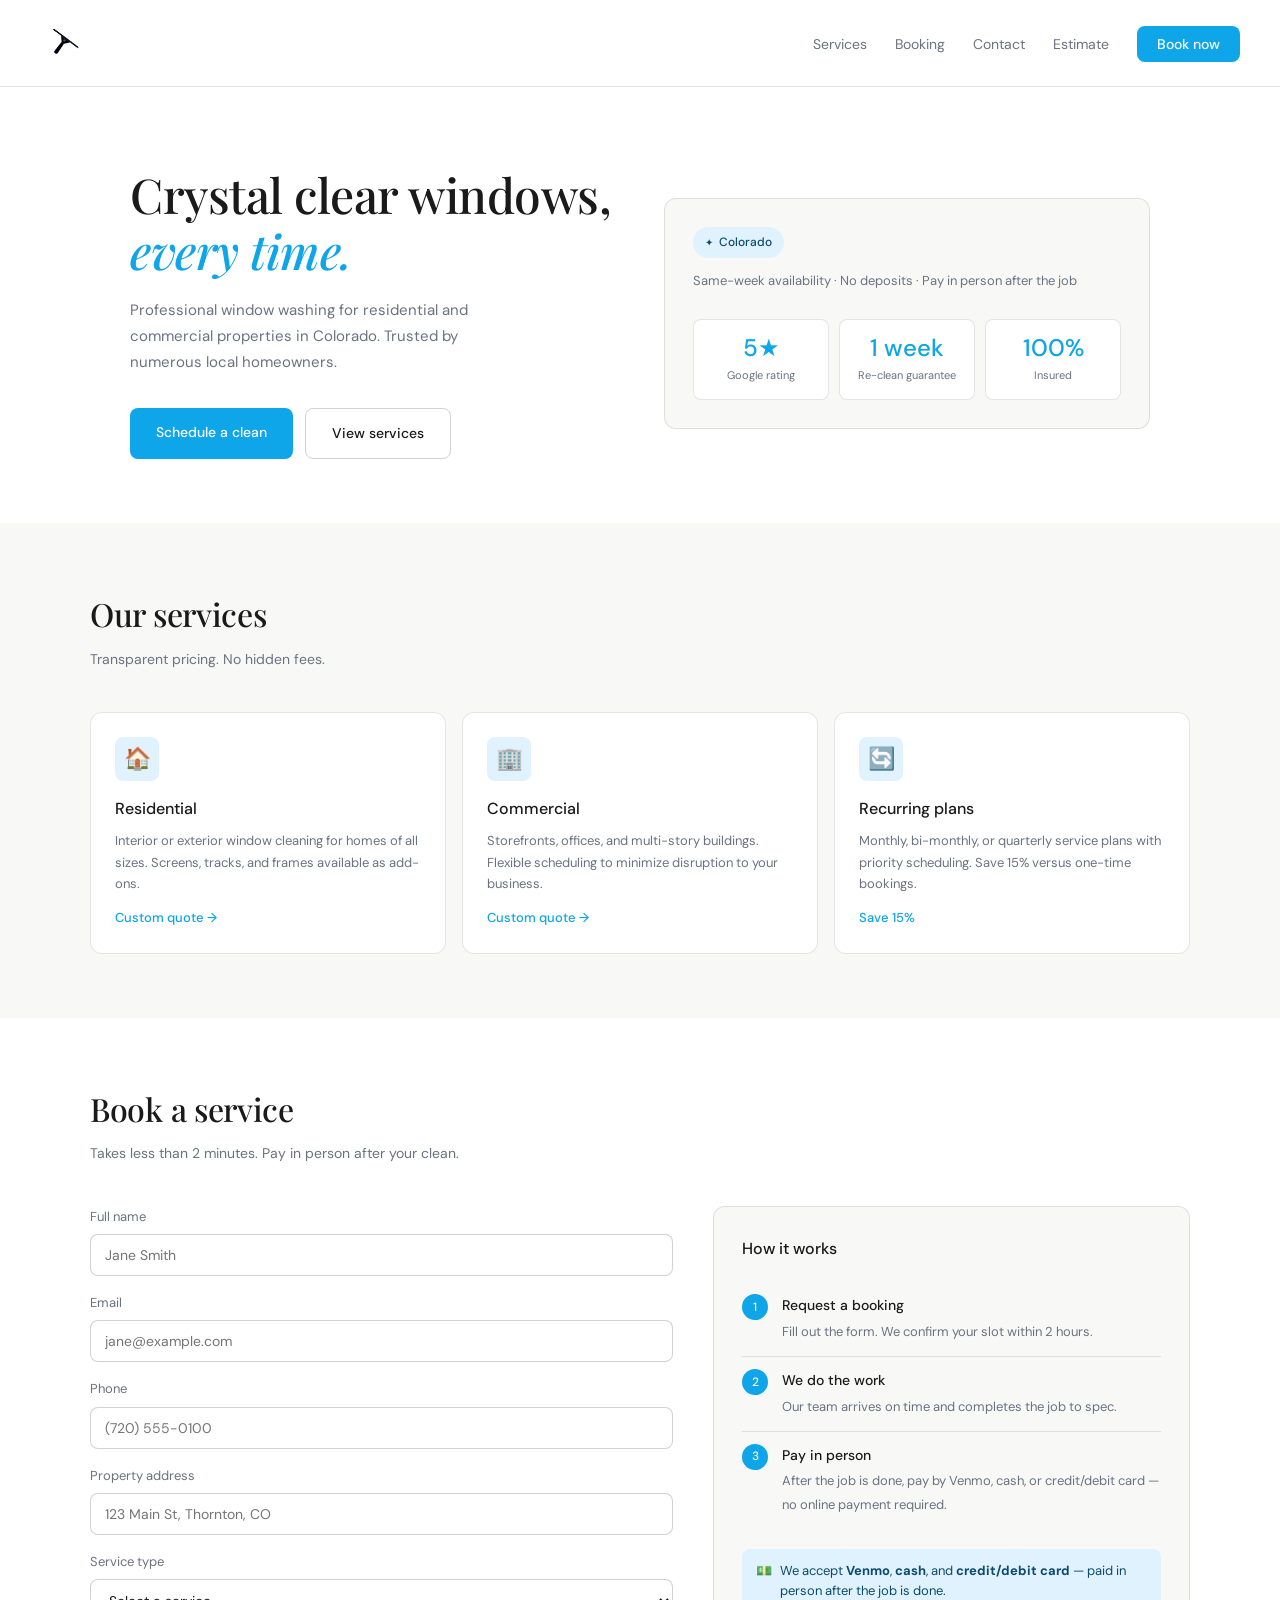
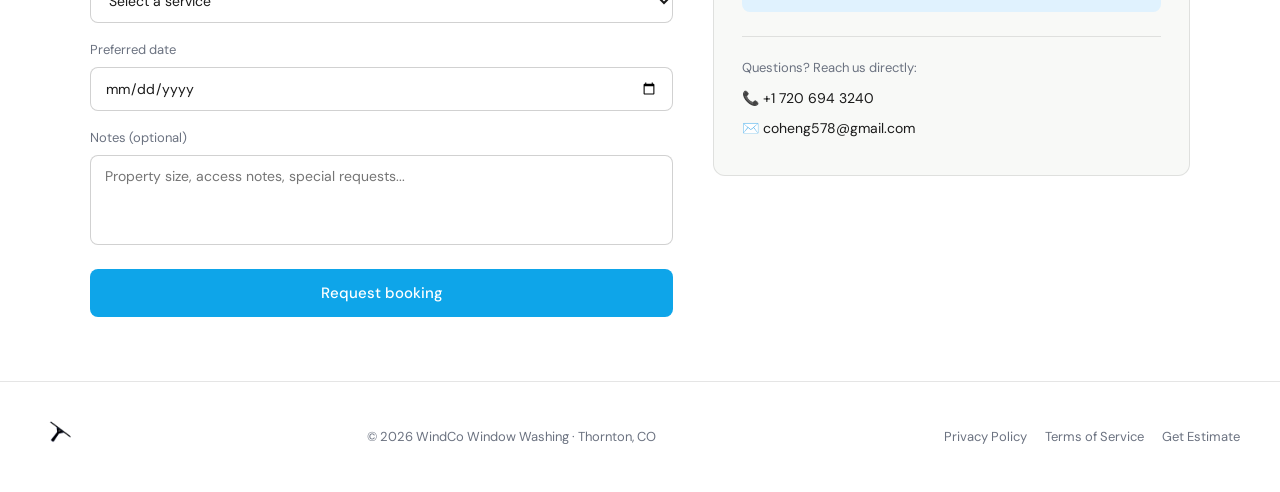
==== index.html @ 50a0df91 "Update index.html" ====
<!DOCTYPE html>
<html lang="en">
<head>
  <meta charset="UTF-8" />
  <meta name="viewport" content="width=device-width, initial-scale=1.0" />
  <title>WindCo — Window Washing</title>
  <meta name="description" content="Professional window washing for residential and commercial properties in Thornton, CO. Book online, pay securely." />
  <link rel="preconnect" href="https://fonts.googleapis.com" />
  <link rel="preconnect" href="https://fonts.gstatic.com" crossorigin />
  <link href="https://fonts.googleapis.com/css2?family=DM+Sans:wght@300;400;500&family=Playfair+Display:ital,wght@0,400;0,500;1,400&display=swap" rel="stylesheet" />
  <style>
    *, *::before, *::after { box-sizing: border-box; margin: 0; padding: 0; }

    :root {
      --green: #0EA5E9;
      --green-light: #E0F2FE;
      --green-mid: #0284C7;
      --green-dark: #0C4A6E;
      --text: #1a1a1a;
      --text-muted: #6b7280;
      --border: rgba(0,0,0,0.1);
      --border-mid: rgba(0,0,0,0.18);
      --bg: #ffffff;
      --bg-alt: #f8f9f7;
      --radius: 8px;
      --radius-lg: 12px;
    }

    html { scroll-behavior: smooth; }

    body {
      font-family: 'DM Sans', sans-serif;
      color: var(--text);
      background: var(--bg);
      font-size: 16px;
      line-height: 1.7;
      -webkit-font-smoothing: antialiased;
    }

    a { color: inherit; text-decoration: none; }

    nav {
      position: sticky;
      top: 0;
      z-index: 100;
      display: flex;
      justify-content: space-between;
      align-items: center;
      padding: 1.2rem 2.5rem;
      border-bottom: 0.5px solid var(--border);
      background: rgba(255,255,255,0.95);
      backdrop-filter: blur(8px);
    }

    .logo {
      display: flex;
      align-items: center;
      font-family: 'Playfair Display', serif;
      font-size: 22px;
      font-weight: 500;
      letter-spacing: -0.5px;
    }

    .logo span { color: var(--green); }

    nav ul {
      display: flex;
      gap: 28px;
      list-style: none;
      align-items: center;
    }

    nav ul li a {
      font-size: 14px;
      color: var(--text-muted);
      transition: color 0.2s;
    }

    nav ul li a:hover { color: var(--text); }

    .nav-cta {
      background: var(--green) !important;
      color: #fff !important;
      padding: 9px 20px;
      border-radius: var(--radius);
      font-size: 14px;
      font-weight: 500;
      transition: opacity 0.2s !important;
    }

    .nav-cta:hover { opacity: 0.88; }

    .hero {
      padding: 5rem 2.5rem 4rem;
      display: grid;
      grid-template-columns: 1fr 1fr;
      gap: 3rem;
      align-items: center;
      max-width: 1100px;
      margin: 0 auto;
    }

    .hero-text h1 {
      font-family: 'Playfair Display', serif;
      font-size: 48px;
      font-weight: 500;
      line-height: 1.15;
      margin-bottom: 1.2rem;
      letter-spacing: -0.5px;
    }

    .hero-text h1 em {
      font-style: italic;
      color: var(--green);
    }

    .hero-text p {
      font-size: 15px;
      color: var(--text-muted);
      line-height: 1.75;
      margin-bottom: 2rem;
      max-width: 400px;
    }

    .hero-btns { display: flex; gap: 12px; flex-wrap: wrap; }

    .btn-primary {
      background: var(--green);
      color: #fff;
      padding: 13px 26px;
      border-radius: var(--radius);
      font-size: 14px;
      font-weight: 500;
      border: none;
      cursor: pointer;
      font-family: 'DM Sans', sans-serif;
      transition: opacity 0.2s, transform 0.1s;
      display: inline-block;
    }

    .btn-primary:hover { opacity: 0.88; }
    .btn-primary:active { transform: scale(0.98); }

    .btn-outline {
      background: transparent;
      color: var(--text);
      padding: 13px 26px;
      border-radius: var(--radius);
      font-size: 14px;
      font-weight: 500;
      border: 0.5px solid var(--border-mid);
      cursor: pointer;
      font-family: 'DM Sans', sans-serif;
      transition: background 0.2s;
    }

    .btn-outline:hover { background: var(--bg-alt); }

    .hero-card {
      background: var(--bg-alt);
      border: 0.5px solid var(--border);
      border-radius: var(--radius-lg);
      padding: 1.75rem;
    }

    .badge {
      display: inline-flex;
      align-items: center;
      gap: 6px;
      font-size: 12px;
      font-weight: 500;
      padding: 5px 12px;
      border-radius: 999px;
      background: var(--green-light);
      color: var(--green-dark);
      margin-bottom: 0.8rem;
    }

    .badge::before { content: "✦"; font-size: 10px; }

    .hero-card .tagline {
      font-size: 13px;
      color: var(--text-muted);
      line-height: 1.6;
      margin-bottom: 1.75rem;
    }

    .stat-row {
      display: grid;
      grid-template-columns: repeat(3, 1fr);
      gap: 10px;
    }

    .stat-card {
      background: var(--bg);
      border: 0.5px solid var(--border);
      border-radius: var(--radius);
      padding: 14px 10px;
      text-align: center;
    }

    .stat-card .num {
      font-size: 24px;
      font-weight: 500;
      color: var(--green);
      line-height: 1.2;
    }

    .stat-card .lbl {
      font-size: 11px;
      color: var(--text-muted);
      margin-top: 3px;
    }

    section { padding: 4rem 2.5rem; }

    .section-inner {
      max-width: 1100px;
      margin: 0 auto;
    }

    .section-alt { background: var(--bg-alt); }

    .section-title {
      font-family: 'Playfair Display', serif;
      font-size: 32px;
      font-weight: 500;
      margin-bottom: 0.4rem;
      letter-spacing: -0.3px;
    }

    .section-sub {
      font-size: 14px;
      color: var(--text-muted);
      margin-bottom: 2.5rem;
    }

    .services-grid {
      display: grid;
      grid-template-columns: repeat(3, 1fr);
      gap: 16px;
    }

    .service-card {
      background: var(--bg);
      border: 0.5px solid var(--border);
      border-radius: var(--radius-lg);
      padding: 1.5rem;
      transition: border-color 0.2s;
    }

    .service-card:hover { border-color: var(--green); }

    .service-card-link {
      display: block;
      text-decoration: none;
      color: inherit;
      cursor: pointer;
      transition: border-color 0.2s, transform 0.2s, box-shadow 0.2s;
    }

    .service-card-link:hover {
      transform: translateY(-3px);
      box-shadow: 0 8px 24px rgba(14,165,233,0.12);
      border-color: var(--green);
    }

    .service-icon {
      width: 44px;
      height: 44px;
      background: var(--green-light);
      border-radius: var(--radius);
      display: flex;
      align-items: center;
      justify-content: center;
      margin-bottom: 14px;
      font-size: 22px;
    }

    .service-card h3 {
      font-size: 16px;
      font-weight: 500;
      margin-bottom: 8px;
    }

    .service-card p {
      font-size: 13px;
      color: var(--text-muted);
      line-height: 1.65;
      margin-bottom: 12px;
    }

    .price-tag {
      font-size: 13px;
      font-weight: 500;
      color: var(--green);
    }

    .booking-grid {
      display: grid;
      grid-template-columns: 1.1fr 0.9fr;
      gap: 2.5rem;
      align-items: start;
    }

    .form-group { margin-bottom: 16px; }

    .form-group label {
      display: block;
      font-size: 13px;
      color: var(--text-muted);
      margin-bottom: 6px;
    }

    .form-group input,
    .form-group select,
    .form-group textarea {
      width: 100%;
      padding: 11px 14px;
      font-size: 14px;
      border: 0.5px solid var(--border-mid);
      border-radius: var(--radius);
      background: var(--bg);
      color: var(--text);
      font-family: 'DM Sans', sans-serif;
      transition: border-color 0.2s, box-shadow 0.2s;
      outline: none;
    }

    .form-group input:focus,
    .form-group select:focus,
    .form-group textarea:focus {
      border-color: var(--green);
      box-shadow: 0 0 0 3px rgba(14,165,233,0.12);
    }

    .form-group textarea { height: 90px; resize: none; }

    .booking-info {
      background: var(--bg-alt);
      border: 0.5px solid var(--border);
      border-radius: var(--radius-lg);
      padding: 1.75rem;
    }

    .booking-info h3 {
      font-size: 16px;
      font-weight: 500;
      margin-bottom: 1.25rem;
    }

    .step-list { list-style: none; }

    .step-list li {
      display: flex;
      gap: 14px;
      align-items: flex-start;
      padding: 12px 0;
      border-bottom: 0.5px solid var(--border);
      font-size: 14px;
    }

    .step-list li:last-child { border-bottom: none; }

    .step-num {
      width: 26px;
      height: 26px;
      min-width: 26px;
      border-radius: 50%;
      background: var(--green);
      color: #fff;
      font-size: 12px;
      font-weight: 500;
      display: flex;
      align-items: center;
      justify-content: center;
    }

    .step-text strong { display: block; font-weight: 500; margin-bottom: 2px; }
    .step-text span { font-size: 13px; color: var(--text-muted); line-height: 1.5; }

    .payment-note {
      margin-top: 1.25rem;
      padding: 12px 14px;
      background: var(--green-light);
      border-radius: var(--radius);
      font-size: 13px;
      color: var(--green-dark);
      display: flex;
      gap: 8px;
      align-items: flex-start;
      line-height: 1.5;
    }

    .contact-row {
      margin-top: 1.5rem;
      padding-top: 1.25rem;
      border-top: 0.5px solid var(--border);
    }

    .contact-row p {
      font-size: 13px;
      color: var(--text-muted);
      margin-bottom: 8px;
    }

    .contact-row a {
      display: flex;
      align-items: center;
      gap: 8px;
      font-size: 14px;
      color: var(--text);
      margin-bottom: 6px;
    }

    .contact-row a:hover { color: var(--green); }

    .confirm-msg {
      display: none;
      background: var(--green-light);
      color: var(--green-dark);
      border-radius: var(--radius);
      padding: 14px 16px;
      font-size: 14px;
      margin-top: 14px;
      align-items: center;
      gap: 8px;
      line-height: 1.5;
    }

    footer {
      padding: 2rem 2.5rem;
      border-top: 0.5px solid var(--border);
      display: flex;
      justify-content: space-between;
      align-items: center;
      font-size: 13px;
      color: var(--text-muted);
      flex-wrap: wrap;
      gap: 1rem;
    }

    .footer-logo {
      font-family: 'Playfair Display', serif;
      font-size: 17px;
      font-weight: 500;
      color: var(--text);
    }

    .footer-logo span { color: var(--green); }

    .footer-links { display: flex; gap: 18px; }
    .footer-links a { color: var(--text-muted); }
    .footer-links a:hover { color: var(--text); }

    @media (max-width: 768px) {
      nav { padding: 1rem 1.25rem; }
      nav ul { gap: 14px; }
      nav ul li:not(:last-child) { display: none; }

      .hero {
        grid-template-columns: 1fr;
        padding: 3rem 1.25rem 2.5rem;
        gap: 2rem;
      }

      .hero-text h1 { font-size: 36px; }

      section { padding: 3rem 1.25rem; }

      .services-grid { grid-template-columns: 1fr; }

      .booking-grid { grid-template-columns: 1fr; }

      footer {
        flex-direction: column;
        align-items: flex-start;
        padding: 1.5rem 1.25rem;
      }
    }

    @keyframes fadeUp {
      from { opacity: 0; transform: translateY(16px); }
      to   { opacity: 1; transform: translateY(0); }
    }

    .hero-text { animation: fadeUp 0.55s ease both; }
    .hero-card  { animation: fadeUp 0.55s ease 0.12s both; }
  </style>
</head>
<body>

  <nav>
    <a href="index.html" class="logo">
      <img src="logo1.png" alt="Company Logo" class="logo-img" style="height:48px;width:auto;display:inline-block;vertical-align:middle;" onerror="this.style.display='none';document.querySelector('.logo-text').style.display='inline';" />
      <span class="logo-text" style="display:none;">Wind<span>Co</span></span>
    </a>
    <ul>
      <li><a href="#services">Services</a></li>
      <li><a href="#booking">Booking</a></li>
      <li><a href="#contact">Contact</a></li>
      <li><a href="estimate.html">Estimate</a></li>
      <li><a class="nav-cta" href="#booking">Book now</a></li>
    </ul>
  </nav>

  <div class="hero">
    <div class="hero-text">
      <h1>Crystal clear windows,<br><em>every time.</em></h1>
      <p>Professional window washing for residential and commercial properties in Colorado. Trusted by numerous local homeowners.</p>
      <div class="hero-btns">
        <a class="btn-primary" href="#booking">Schedule a clean</a>
        <a class="btn-outline" href="#services">View services</a>
      </div>
    </div>

    <div class="hero-card">
      <div class="badge">Colorado</div>
      <p class="tagline">Same-week availability · No deposits · Pay in person after the job</p>
      <div class="stat-row">
        <div class="stat-card">
          <div class="num">5★</div>
          <div class="lbl">Google rating</div>
        </div>
        <div class="stat-card">
          <div class="num">1 week</div>
          <div class="lbl">Re-clean guarantee</div>
        </div>
        <div class="stat-card">
          <div class="num">100%</div>
          <div class="lbl">Insured</div>
        </div>
      </div>
    </div>

  </div>

  <section class="section-alt" id="services">
    <div class="section-inner">
      <p class="section-title">Our services</p>
      <p class="section-sub">Transparent pricing. No hidden fees.</p>
      <div class="services-grid">
        <a href="residential.html" class="service-card service-card-link">
          <div class="service-icon">🏠</div>
          <h3>Residential</h3>
          <p>Interior or exterior window cleaning for homes of all sizes. Screens, tracks, and frames available as add-ons.</p>
          <div class="price-tag">Custom quote →</div>
        </a>
        <a href="commercial.html" class="service-card service-card-link">
          <div class="service-icon">🏢</div>
          <h3>Commercial</h3>
          <p>Storefronts, offices, and multi-story buildings. Flexible scheduling to minimize disruption to your business.</p>
          <div class="price-tag">Custom quote &rarr;</div>
        </a>
        <div class="service-card">
          <div class="service-icon">🔄</div>
          <h3>Recurring plans</h3>
          <p>Monthly, bi-monthly, or quarterly service plans with priority scheduling. Save 15% versus one-time bookings.</p>
          <div class="price-tag">Save 15%</div>
        </div>
      </div>
    </div>
  </section>

  <section id="booking">
    <div class="section-inner">
      <p class="section-title">Book a service</p>
      <p class="section-sub">Takes less than 2 minutes. Pay in person after your clean.</p>
      <div class="booking-grid">

        <div>
          <form name="booking" method="POST" action="https://formspree.io/f/xzepqkov" id="booking-form">

            <div class="form-group">
              <label for="f-name">Full name</label>
              <input type="text" id="f-name" name="name" placeholder="Jane Smith" autocomplete="name" required />
            </div>
            <div class="form-group">
              <label for="f-email">Email</label>
              <input type="email" id="f-email" name="email" placeholder="jane@example.com" autocomplete="email" required />
            </div>
            <div class="form-group">
              <label for="f-phone">Phone</label>
              <input type="tel" id="f-phone" name="phone" placeholder="(720) 555-0100" autocomplete="tel" />
            </div>
            <div class="form-group">
              <label for="f-address">Property address</label>
              <input type="text" id="f-address" name="address" placeholder="123 Main St, Thornton, CO" autocomplete="street-address" />
            </div>
            <div class="form-group">
              <label for="f-service">Service type</label>
              <select id="f-service" name="service" required>
                <option value="">Select a service</option>
                <option>Residential — exterior only</option>
                <option>Residential — interior + exterior</option>
                <option>Commercial — storefront</option>
                <option>Commercial — multi-story</option>
                <option>Recurring plan — monthly</option>
                <option>Recurring plan — bi-monthly</option>
                <option>Recurring plan — quarterly</option>
              </select>
            </div>
            <div class="form-group">
              <label for="f-date">Preferred date</label>
              <input type="date" id="f-date" name="date" />
            </div>
            <div class="form-group">
              <label for="f-notes">Notes (optional)</label>
              <textarea id="f-notes" name="notes" placeholder="Property size, access notes, special requests..."></textarea>
            </div>
            <button type="submit" class="btn-primary" style="width:100%;font-size:15px;padding:14px;" id="submit-btn">
              Request booking
            </button>
            <div class="confirm-msg" id="confirm-msg">
              ✅ <span>Booking request sent! We'll confirm your appointment within 2 hours.</span>
            </div>
          </form>
        </div>

        <div class="booking-info" id="contact">
          <h3>How it works</h3>
          <ul class="step-list">
            <li>
              <div class="step-num">1</div>
              <div class="step-text"><strong>Request a booking</strong><span>Fill out the form. We confirm your slot within 2 hours.</span></div>
            </li>
            <li>
              <div class="step-num">2</div>
              <div class="step-text"><strong>We do the work</strong><span>Our team arrives on time and completes the job to spec.</span></div>
            </li>
            <li>
              <div class="step-num">3</div>
              <div class="step-text"><strong>Pay in person</strong><span>After the job is done, pay by Venmo, cash, or credit/debit card — no online payment required.</span></div>
            </li>
          </ul>
          <div class="payment-note">
            💵 <span>We accept <strong>Venmo</strong>, <strong>cash</strong>, and <strong>credit/debit card</strong> — paid in person after the job is done.</span>
          </div>
          <div class="contact-row">
            <p>Questions? Reach us directly:</p>
            <a href="tel:+17206943240">📞 +1 720 694 3240</a>
            <a href="mailto:coheng578@gmail.com">✉️ coheng578@gmail.com</a>
          </div>
        </div>

      </div>
    </div>
  </section>

  <footer>
    <div class="footer-logo">
      <img src="logo1.png" alt="Company Logo" style="height:38px;width:auto;" onerror="this.outerHTML='Wind<span style=\'color:var(--green)\'>Co</span>';" />
    </div>
    <div>© 2026 WindCo Window Washing · Thornton, CO</div>
    <div class="footer-links">
      <a href="privacy.html">Privacy Policy</a>
      <a href="terms.html">Terms of Service</a>
      <a href="estimate.html">Get Estimate</a>
    </div>
  </footer>

  <script>
    const form = document.getElementById('booking-form');
    form.addEventListener('submit', function(e) {
      const btn = document.getElementById('submit-btn');
      btn.disabled = true;
      btn.textContent = 'Sending...';
    });

    const dateInput = document.getElementById('f-date');
    if (dateInput) {
      const today = new Date().toISOString().split('T')[0];
      dateInput.setAttribute('min', today);
    }
  </script>



</body>
</html>
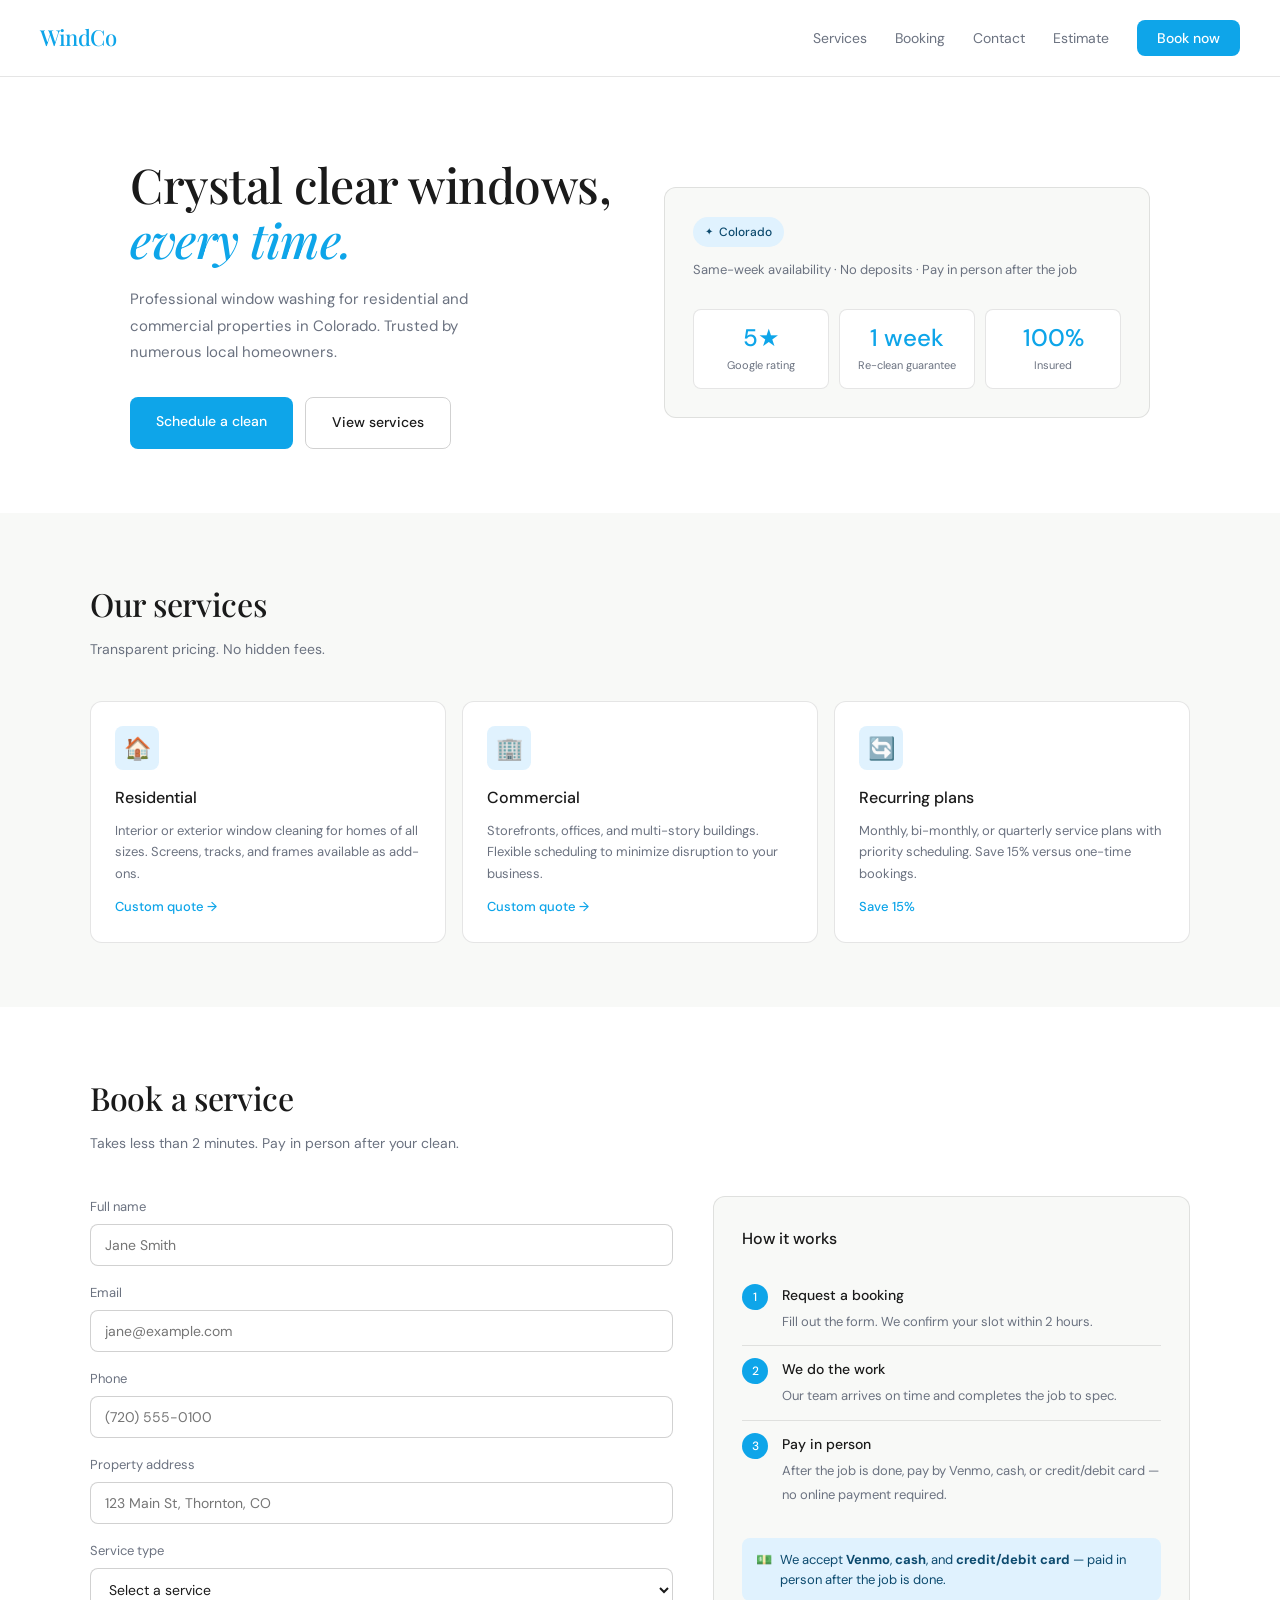
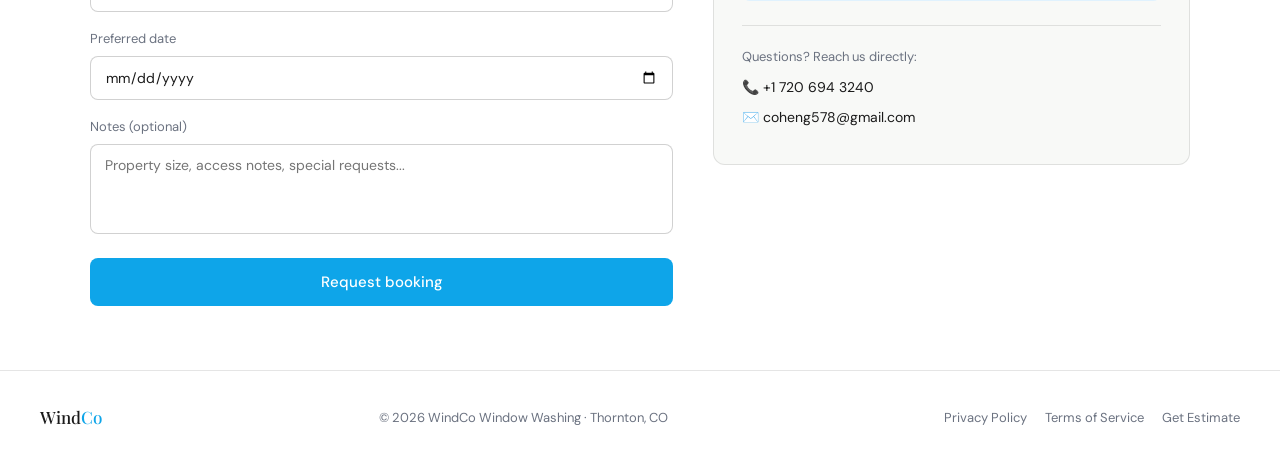
==== commit 6300bc73: "Update index.html" ====
--- a/index.html
+++ b/index.html
@@ -492,7 +492,7 @@
 
   <nav>
     <a href="index.html" class="logo">
-      <img src="logo1.png" alt="Company Logo" class="logo-img" style="height:48px;width:auto;display:inline-block;vertical-align:middle;" onerror="this.style.display='none';document.querySelector('.logo-text').style.display='inline';" />
+      <img src="logo2.png" alt="Company Logo" class="logo-img" style="height:48px;width:auto;display:inline-block;vertical-align:middle;" onerror="this.style.display='none';document.querySelector('.logo-text').style.display='inline';" />
       <span class="logo-text" style="display:none;">Wind<span>Co</span></span>
     </a>
     <ul>
@@ -649,7 +649,7 @@
 
   <footer>
     <div class="footer-logo">
-      <img src="logo1.png" alt="Company Logo" style="height:38px;width:auto;" onerror="this.outerHTML='Wind<span style=\'color:var(--green)\'>Co</span>';" />
+      <img src="logo2.png" alt="Company Logo" style="height:38px;width:auto;" onerror="this.outerHTML='Wind<span style=\'color:var(--green)\'>Co</span>';" />
     </div>
     <div>© 2026 WindCo Window Washing · Thornton, CO</div>
     <div class="footer-links">
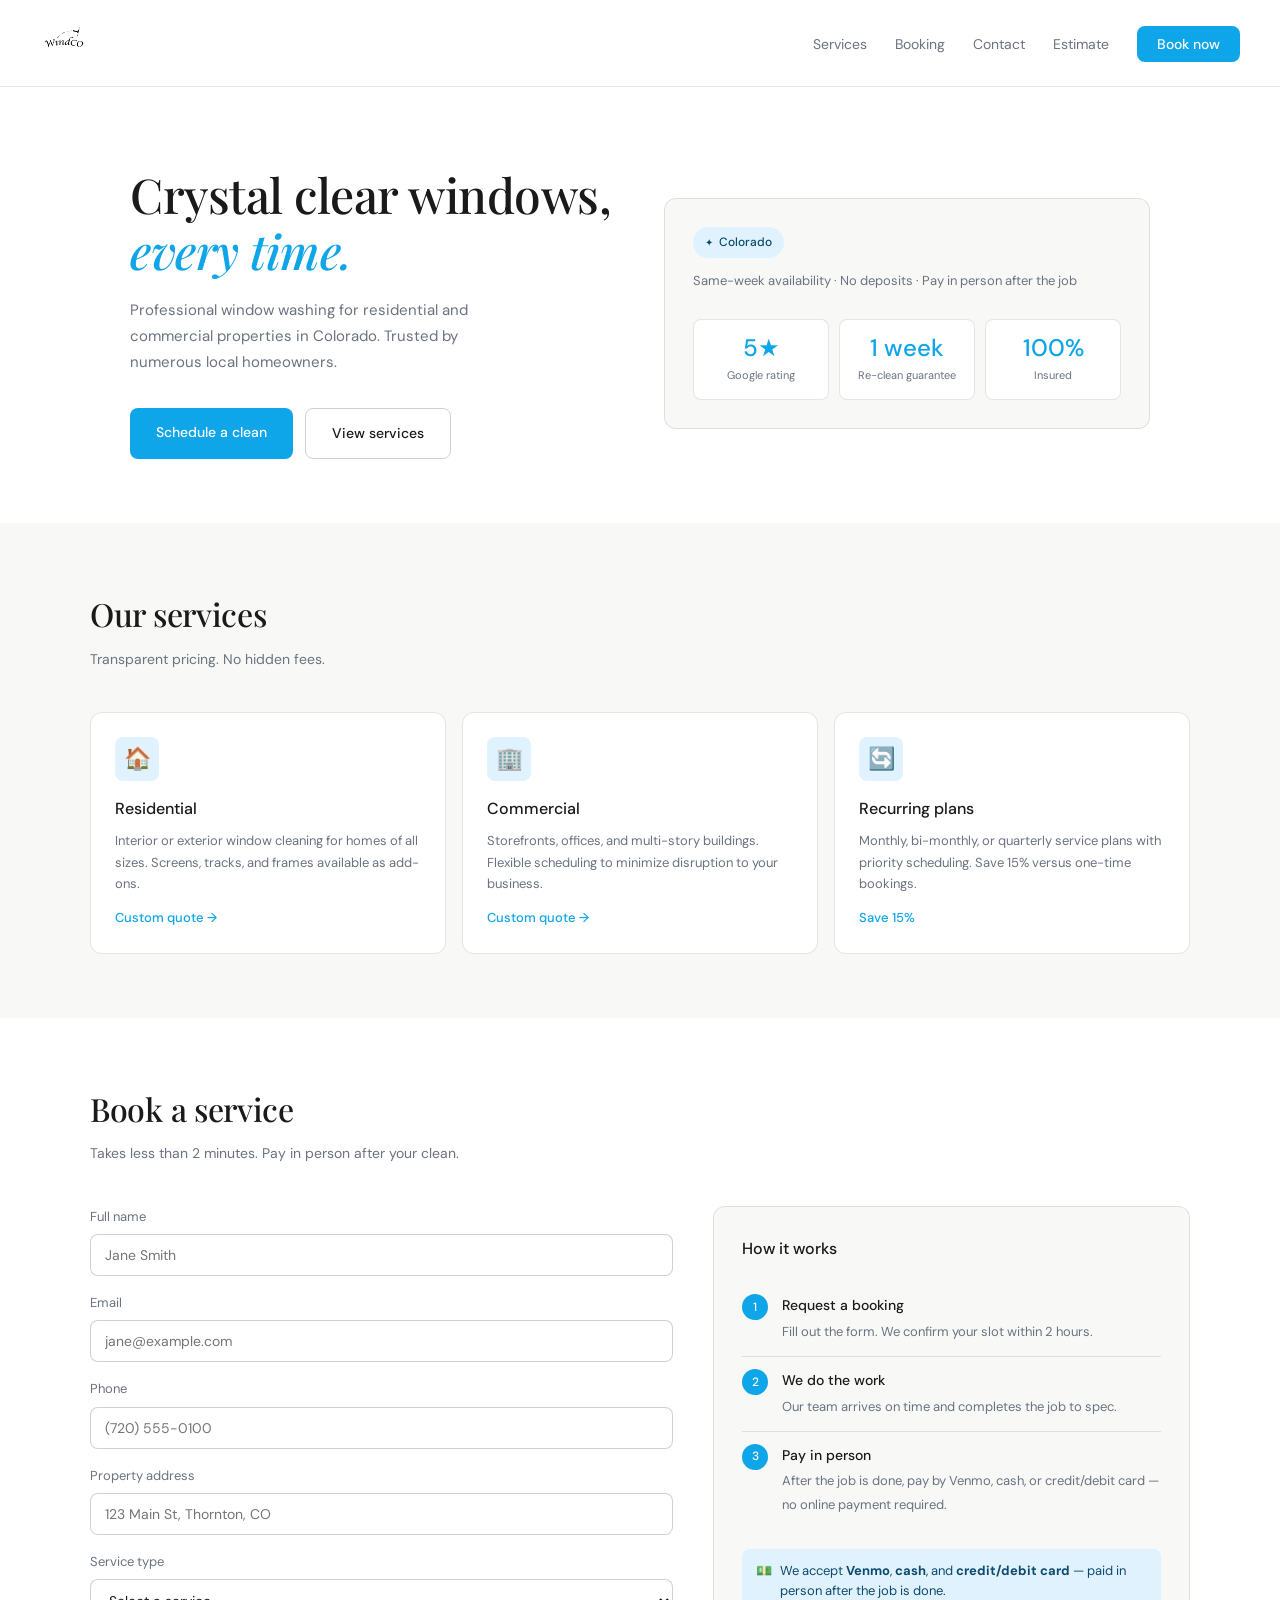
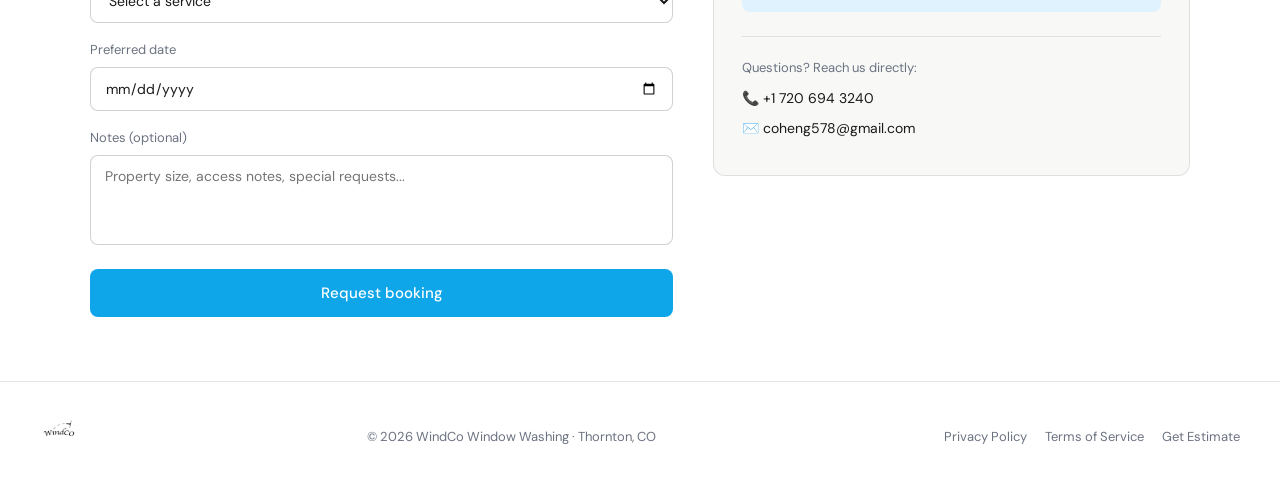
==== commit ab839786: "Update index.html" ====
--- a/index.html
+++ b/index.html
@@ -492,7 +492,7 @@
 
   <nav>
     <a href="index.html" class="logo">
-      <img src="logo2.png" alt="Company Logo" class="logo-img" style="height:48px;width:auto;display:inline-block;vertical-align:middle;" onerror="this.style.display='none';document.querySelector('.logo-text').style.display='inline';" />
+      <img src="logo.png" alt="Company Logo" class="logo-img" style="height:48px;width:auto;display:inline-block;vertical-align:middle;" onerror="this.style.display='none';document.querySelector('.logo-text').style.display='inline';" />
       <span class="logo-text" style="display:none;">Wind<span>Co</span></span>
     </a>
     <ul>
@@ -649,7 +649,7 @@
 
   <footer>
     <div class="footer-logo">
-      <img src="logo2.png" alt="Company Logo" style="height:38px;width:auto;" onerror="this.outerHTML='Wind<span style=\'color:var(--green)\'>Co</span>';" />
+      <img src="logo.png" alt="Company Logo" style="height:38px;width:auto;" onerror="this.outerHTML='Wind<span style=\'color:var(--green)\'>Co</span>';" />
     </div>
     <div>© 2026 WindCo Window Washing · Thornton, CO</div>
     <div class="footer-links">
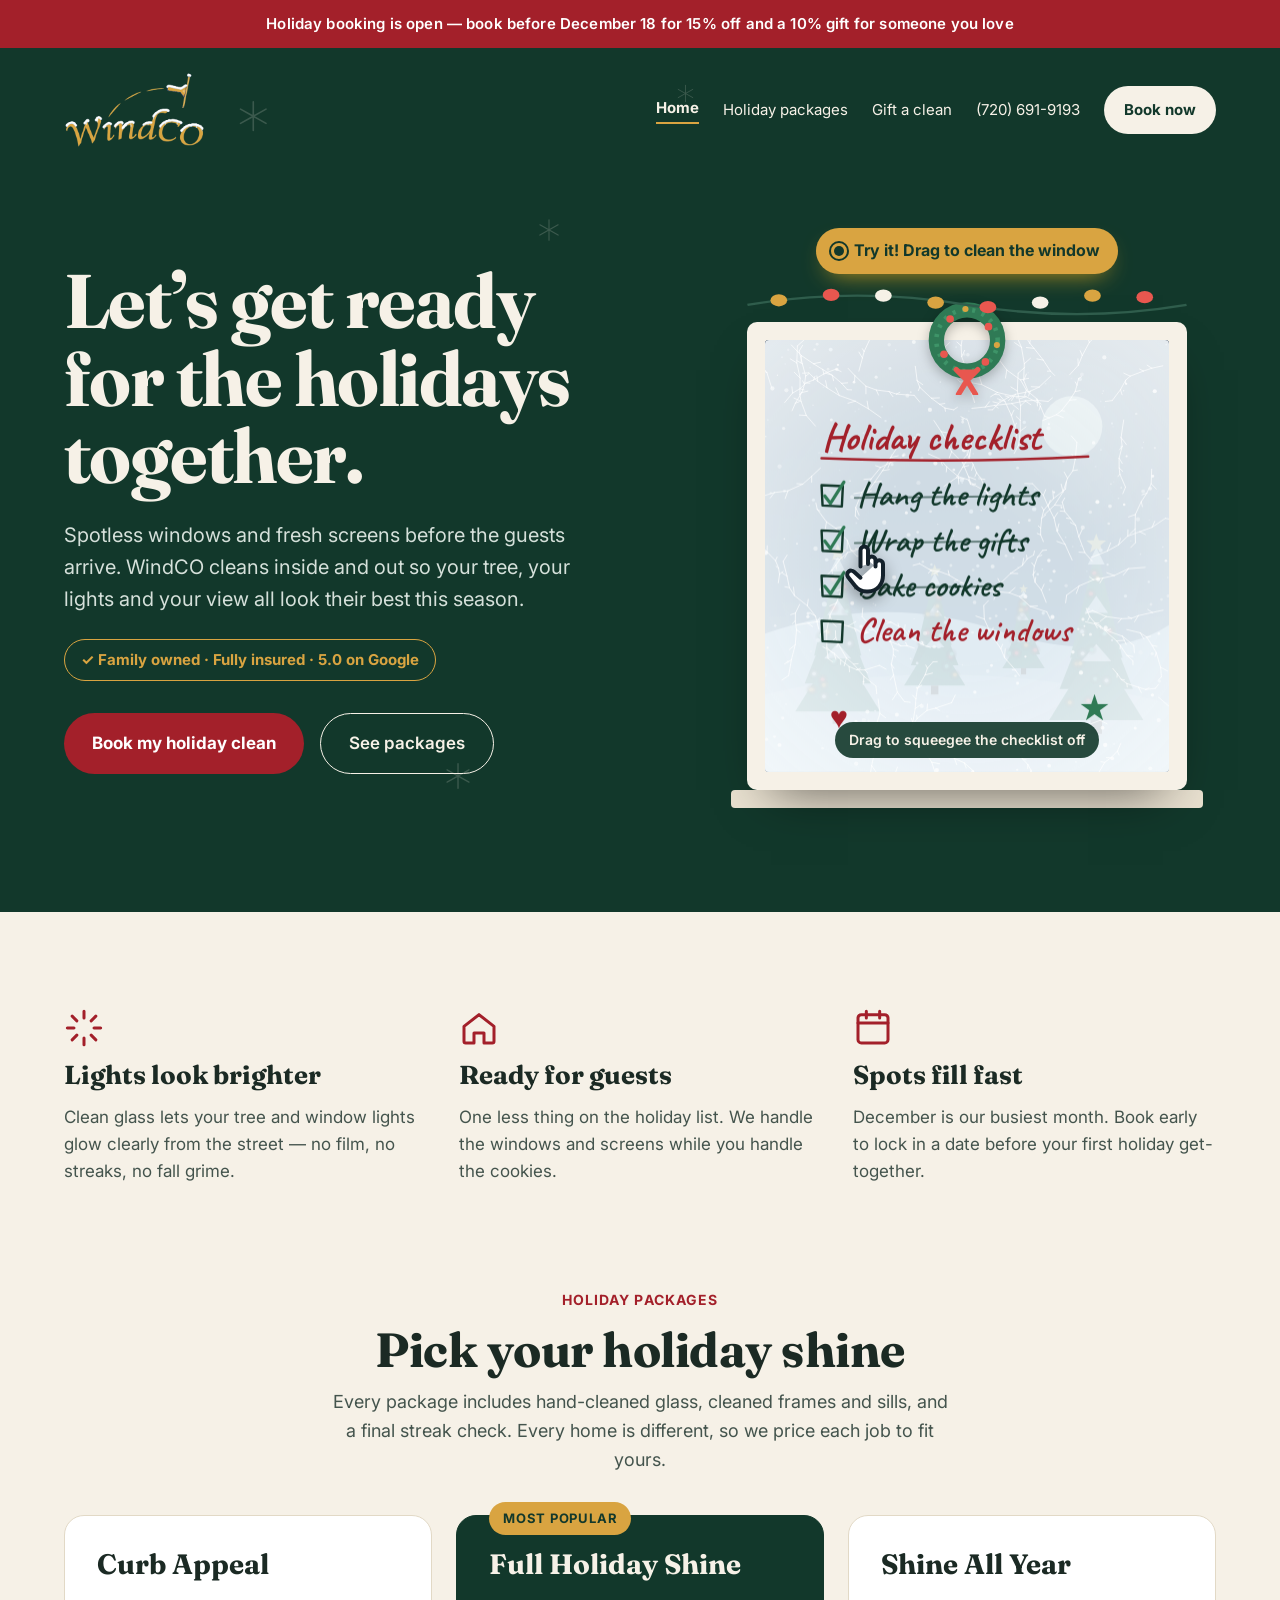
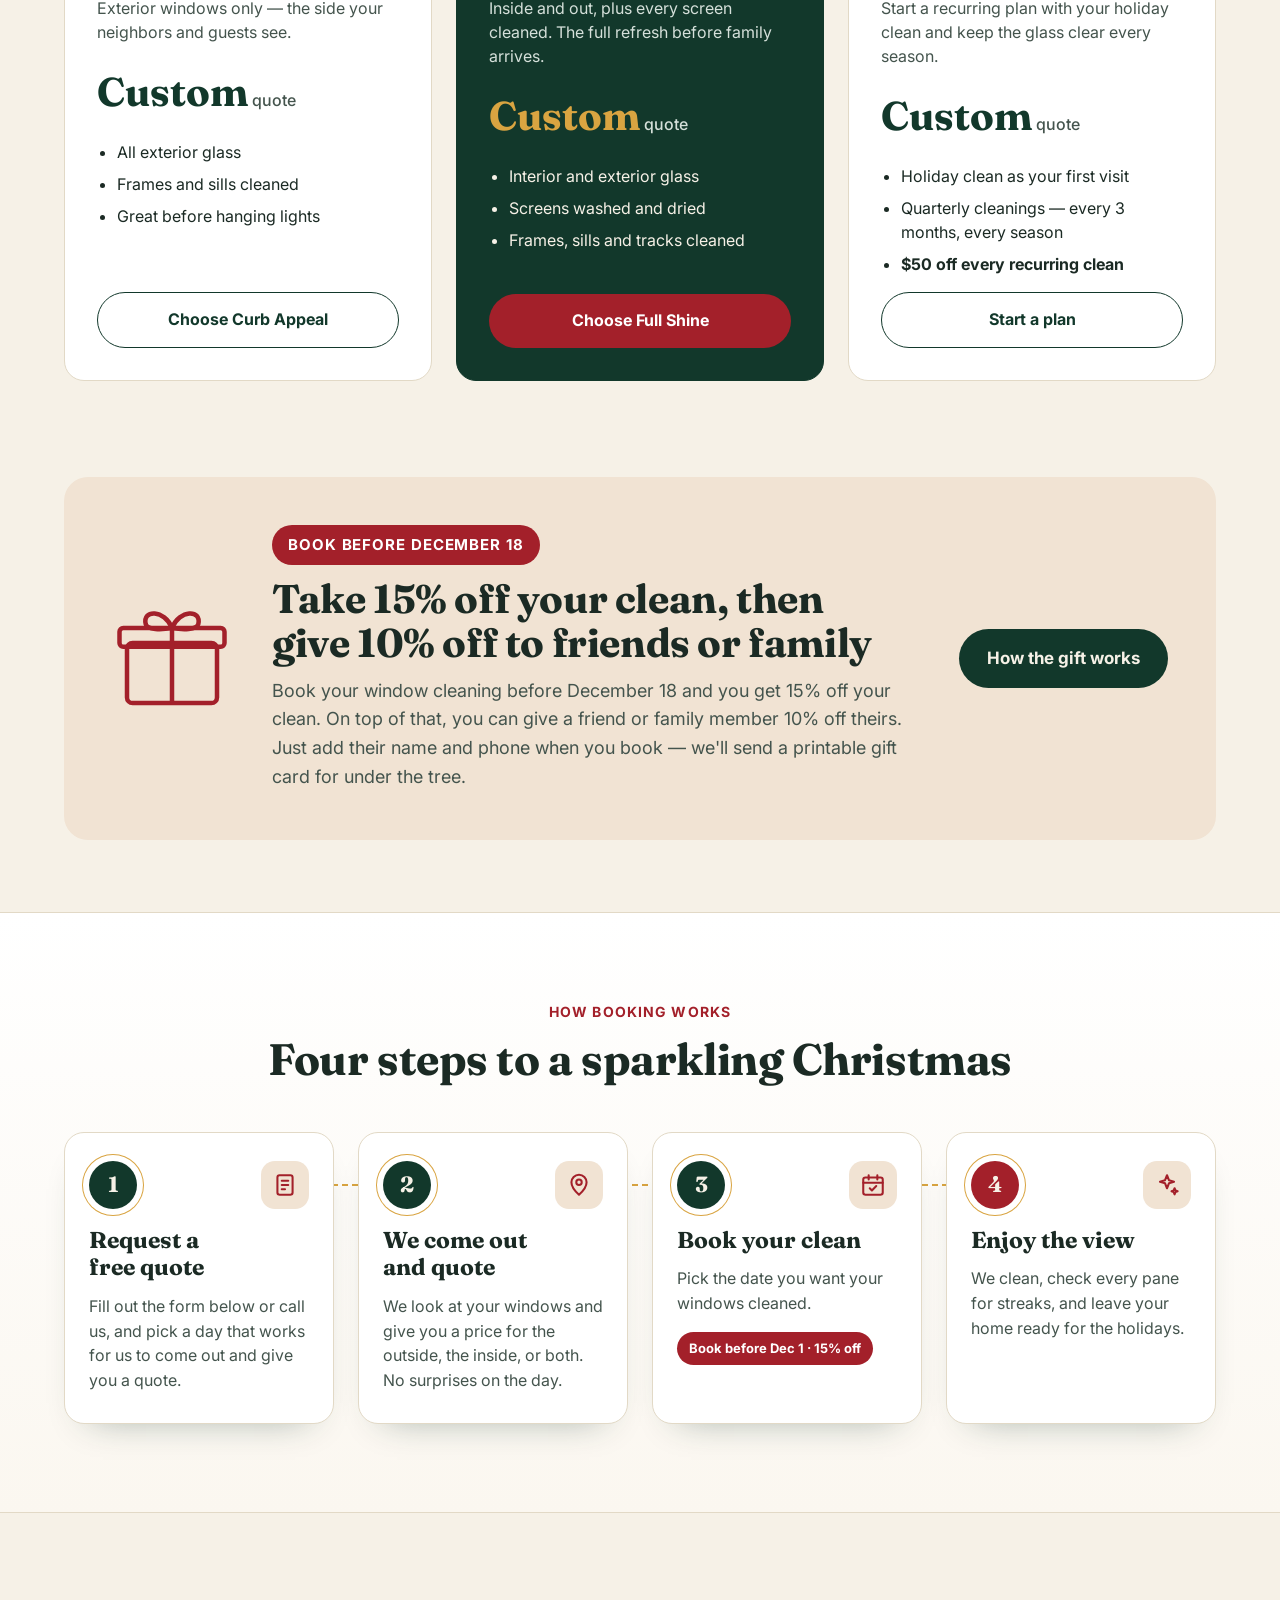
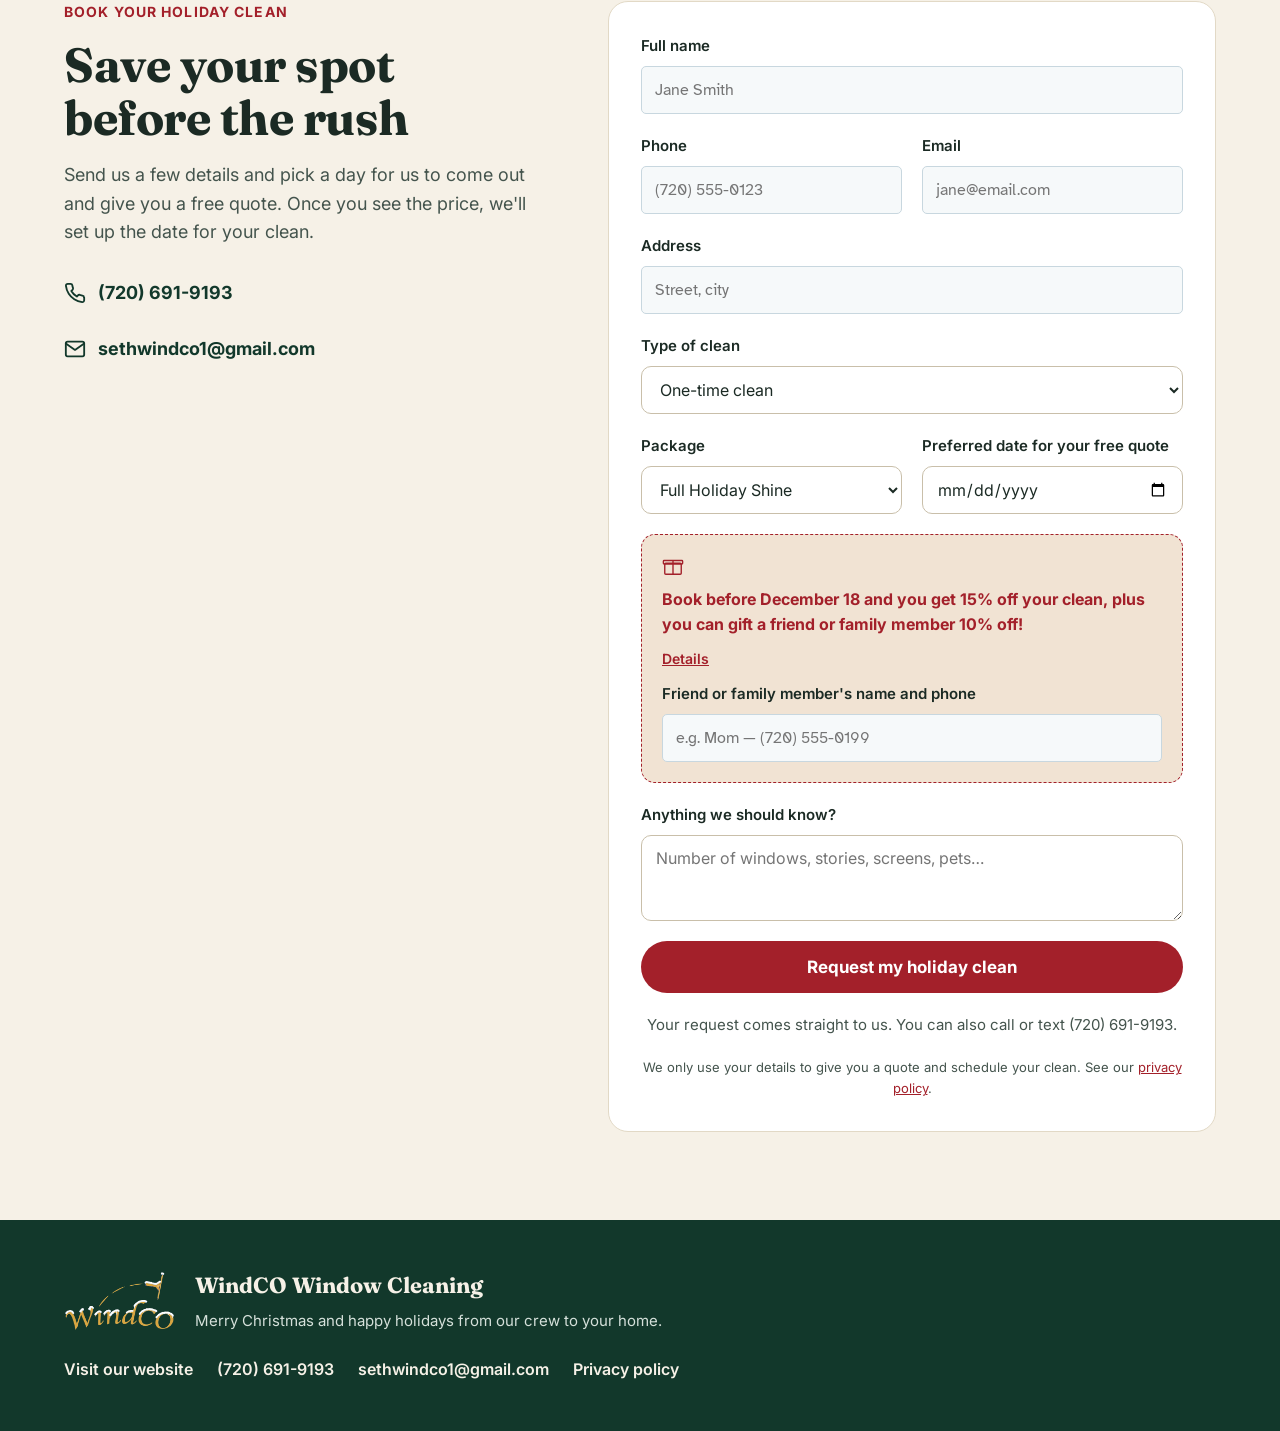
==== commit 68fb8efc: "Add files via upload" ====
--- a/index.html
+++ b/index.html
@@ -1,680 +1,1665 @@
 <!DOCTYPE html>
 <html lang="en">
 <head>
-  <meta charset="UTF-8" />
-  <meta name="viewport" content="width=device-width, initial-scale=1.0" />
-  <title>WindCo — Window Washing</title>
-  <meta name="description" content="Professional window washing for residential and commercial properties in Thornton, CO. Book online, pay securely." />
-  <link rel="preconnect" href="https://fonts.googleapis.com" />
-  <link rel="preconnect" href="https://fonts.gstatic.com" crossorigin />
-  <link href="https://fonts.googleapis.com/css2?family=DM+Sans:wght@300;400;500&family=Playfair+Display:ital,wght@0,400;0,500;1,400&display=swap" rel="stylesheet" />
-  <style>
-    *, *::before, *::after { box-sizing: border-box; margin: 0; padding: 0; }
-
-    :root {
-      --green: #0EA5E9;
-      --green-light: #E0F2FE;
-      --green-mid: #0284C7;
-      --green-dark: #0C4A6E;
-      --text: #1a1a1a;
-      --text-muted: #6b7280;
-      --border: rgba(0,0,0,0.1);
-      --border-mid: rgba(0,0,0,0.18);
-      --bg: #ffffff;
-      --bg-alt: #f8f9f7;
-      --radius: 8px;
-      --radius-lg: 12px;
-    }
-
-    html { scroll-behavior: smooth; }
-
-    body {
-      font-family: 'DM Sans', sans-serif;
-      color: var(--text);
-      background: var(--bg);
-      font-size: 16px;
-      line-height: 1.7;
-      -webkit-font-smoothing: antialiased;
-    }
-
-    a { color: inherit; text-decoration: none; }
-
-    nav {
-      position: sticky;
-      top: 0;
-      z-index: 100;
-      display: flex;
-      justify-content: space-between;
-      align-items: center;
-      padding: 1.2rem 2.5rem;
-      border-bottom: 0.5px solid var(--border);
-      background: rgba(255,255,255,0.95);
-      backdrop-filter: blur(8px);
-    }
-
-    .logo {
-      display: flex;
-      align-items: center;
-      font-family: 'Playfair Display', serif;
-      font-size: 22px;
-      font-weight: 500;
-      letter-spacing: -0.5px;
-    }
-
-    .logo span { color: var(--green); }
-
-    nav ul {
-      display: flex;
-      gap: 28px;
-      list-style: none;
-      align-items: center;
-    }
-
-    nav ul li a {
-      font-size: 14px;
-      color: var(--text-muted);
-      transition: color 0.2s;
-    }
-
-    nav ul li a:hover { color: var(--text); }
-
-    .nav-cta {
-      background: var(--green) !important;
-      color: #fff !important;
-      padding: 9px 20px;
-      border-radius: var(--radius);
-      font-size: 14px;
-      font-weight: 500;
-      transition: opacity 0.2s !important;
-    }
-
-    .nav-cta:hover { opacity: 0.88; }
-
-    .hero {
-      padding: 5rem 2.5rem 4rem;
-      display: grid;
-      grid-template-columns: 1fr 1fr;
-      gap: 3rem;
-      align-items: center;
-      max-width: 1100px;
-      margin: 0 auto;
-    }
-
-    .hero-text h1 {
-      font-family: 'Playfair Display', serif;
-      font-size: 48px;
-      font-weight: 500;
-      line-height: 1.15;
-      margin-bottom: 1.2rem;
-      letter-spacing: -0.5px;
-    }
-
-    .hero-text h1 em {
-      font-style: italic;
-      color: var(--green);
-    }
-
-    .hero-text p {
-      font-size: 15px;
-      color: var(--text-muted);
-      line-height: 1.75;
-      margin-bottom: 2rem;
-      max-width: 400px;
-    }
-
-    .hero-btns { display: flex; gap: 12px; flex-wrap: wrap; }
-
-    .btn-primary {
-      background: var(--green);
-      color: #fff;
-      padding: 13px 26px;
-      border-radius: var(--radius);
-      font-size: 14px;
-      font-weight: 500;
-      border: none;
-      cursor: pointer;
-      font-family: 'DM Sans', sans-serif;
-      transition: opacity 0.2s, transform 0.1s;
-      display: inline-block;
-    }
-
-    .btn-primary:hover { opacity: 0.88; }
-    .btn-primary:active { transform: scale(0.98); }
-
-    .btn-outline {
-      background: transparent;
-      color: var(--text);
-      padding: 13px 26px;
-      border-radius: var(--radius);
-      font-size: 14px;
-      font-weight: 500;
-      border: 0.5px solid var(--border-mid);
-      cursor: pointer;
-      font-family: 'DM Sans', sans-serif;
-      transition: background 0.2s;
-    }
-
-    .btn-outline:hover { background: var(--bg-alt); }
-
-    .hero-card {
-      background: var(--bg-alt);
-      border: 0.5px solid var(--border);
-      border-radius: var(--radius-lg);
-      padding: 1.75rem;
-    }
-
-    .badge {
-      display: inline-flex;
-      align-items: center;
-      gap: 6px;
-      font-size: 12px;
-      font-weight: 500;
-      padding: 5px 12px;
-      border-radius: 999px;
-      background: var(--green-light);
-      color: var(--green-dark);
-      margin-bottom: 0.8rem;
-    }
-
-    .badge::before { content: "✦"; font-size: 10px; }
-
-    .hero-card .tagline {
-      font-size: 13px;
-      color: var(--text-muted);
-      line-height: 1.6;
-      margin-bottom: 1.75rem;
-    }
-
-    .stat-row {
-      display: grid;
-      grid-template-columns: repeat(3, 1fr);
-      gap: 10px;
-    }
-
-    .stat-card {
-      background: var(--bg);
-      border: 0.5px solid var(--border);
-      border-radius: var(--radius);
-      padding: 14px 10px;
-      text-align: center;
-    }
-
-    .stat-card .num {
-      font-size: 24px;
-      font-weight: 500;
-      color: var(--green);
-      line-height: 1.2;
-    }
-
-    .stat-card .lbl {
-      font-size: 11px;
-      color: var(--text-muted);
-      margin-top: 3px;
-    }
-
-    section { padding: 4rem 2.5rem; }
-
-    .section-inner {
-      max-width: 1100px;
-      margin: 0 auto;
-    }
-
-    .section-alt { background: var(--bg-alt); }
-
-    .section-title {
-      font-family: 'Playfair Display', serif;
-      font-size: 32px;
-      font-weight: 500;
-      margin-bottom: 0.4rem;
-      letter-spacing: -0.3px;
-    }
-
-    .section-sub {
-      font-size: 14px;
-      color: var(--text-muted);
-      margin-bottom: 2.5rem;
-    }
-
-    .services-grid {
-      display: grid;
-      grid-template-columns: repeat(3, 1fr);
-      gap: 16px;
-    }
-
-    .service-card {
-      background: var(--bg);
-      border: 0.5px solid var(--border);
-      border-radius: var(--radius-lg);
-      padding: 1.5rem;
-      transition: border-color 0.2s;
-    }
-
-    .service-card:hover { border-color: var(--green); }
-
-    .service-card-link {
-      display: block;
-      text-decoration: none;
-      color: inherit;
-      cursor: pointer;
-      transition: border-color 0.2s, transform 0.2s, box-shadow 0.2s;
-    }
-
-    .service-card-link:hover {
-      transform: translateY(-3px);
-      box-shadow: 0 8px 24px rgba(14,165,233,0.12);
-      border-color: var(--green);
-    }
-
-    .service-icon {
-      width: 44px;
-      height: 44px;
-      background: var(--green-light);
-      border-radius: var(--radius);
-      display: flex;
-      align-items: center;
-      justify-content: center;
-      margin-bottom: 14px;
-      font-size: 22px;
-    }
-
-    .service-card h3 {
-      font-size: 16px;
-      font-weight: 500;
-      margin-bottom: 8px;
-    }
-
-    .service-card p {
-      font-size: 13px;
-      color: var(--text-muted);
-      line-height: 1.65;
-      margin-bottom: 12px;
-    }
-
-    .price-tag {
-      font-size: 13px;
-      font-weight: 500;
-      color: var(--green);
-    }
-
-    .booking-grid {
-      display: grid;
-      grid-template-columns: 1.1fr 0.9fr;
-      gap: 2.5rem;
-      align-items: start;
-    }
-
-    .form-group { margin-bottom: 16px; }
-
-    .form-group label {
-      display: block;
-      font-size: 13px;
-      color: var(--text-muted);
-      margin-bottom: 6px;
-    }
-
-    .form-group input,
-    .form-group select,
-    .form-group textarea {
-      width: 100%;
-      padding: 11px 14px;
-      font-size: 14px;
-      border: 0.5px solid var(--border-mid);
-      border-radius: var(--radius);
-      background: var(--bg);
-      color: var(--text);
-      font-family: 'DM Sans', sans-serif;
-      transition: border-color 0.2s, box-shadow 0.2s;
-      outline: none;
-    }
-
-    .form-group input:focus,
-    .form-group select:focus,
-    .form-group textarea:focus {
-      border-color: var(--green);
-      box-shadow: 0 0 0 3px rgba(14,165,233,0.12);
-    }
-
-    .form-group textarea { height: 90px; resize: none; }
-
-    .booking-info {
-      background: var(--bg-alt);
-      border: 0.5px solid var(--border);
-      border-radius: var(--radius-lg);
-      padding: 1.75rem;
-    }
-
-    .booking-info h3 {
-      font-size: 16px;
-      font-weight: 500;
-      margin-bottom: 1.25rem;
-    }
-
-    .step-list { list-style: none; }
-
-    .step-list li {
-      display: flex;
-      gap: 14px;
-      align-items: flex-start;
-      padding: 12px 0;
-      border-bottom: 0.5px solid var(--border);
-      font-size: 14px;
-    }
-
-    .step-list li:last-child { border-bottom: none; }
-
-    .step-num {
-      width: 26px;
-      height: 26px;
-      min-width: 26px;
-      border-radius: 50%;
-      background: var(--green);
-      color: #fff;
-      font-size: 12px;
-      font-weight: 500;
-      display: flex;
-      align-items: center;
-      justify-content: center;
-    }
-
-    .step-text strong { display: block; font-weight: 500; margin-bottom: 2px; }
-    .step-text span { font-size: 13px; color: var(--text-muted); line-height: 1.5; }
-
-    .payment-note {
-      margin-top: 1.25rem;
-      padding: 12px 14px;
-      background: var(--green-light);
-      border-radius: var(--radius);
-      font-size: 13px;
-      color: var(--green-dark);
-      display: flex;
-      gap: 8px;
-      align-items: flex-start;
-      line-height: 1.5;
-    }
-
-    .contact-row {
-      margin-top: 1.5rem;
-      padding-top: 1.25rem;
-      border-top: 0.5px solid var(--border);
-    }
-
-    .contact-row p {
-      font-size: 13px;
-      color: var(--text-muted);
-      margin-bottom: 8px;
-    }
-
-    .contact-row a {
-      display: flex;
-      align-items: center;
-      gap: 8px;
-      font-size: 14px;
-      color: var(--text);
-      margin-bottom: 6px;
-    }
-
-    .contact-row a:hover { color: var(--green); }
-
-    .confirm-msg {
-      display: none;
-      background: var(--green-light);
-      color: var(--green-dark);
-      border-radius: var(--radius);
-      padding: 14px 16px;
-      font-size: 14px;
-      margin-top: 14px;
-      align-items: center;
-      gap: 8px;
-      line-height: 1.5;
-    }
-
-    footer {
-      padding: 2rem 2.5rem;
-      border-top: 0.5px solid var(--border);
-      display: flex;
-      justify-content: space-between;
-      align-items: center;
-      font-size: 13px;
-      color: var(--text-muted);
-      flex-wrap: wrap;
-      gap: 1rem;
-    }
-
-    .footer-logo {
-      font-family: 'Playfair Display', serif;
-      font-size: 17px;
-      font-weight: 500;
-      color: var(--text);
-    }
-
-    .footer-logo span { color: var(--green); }
-
-    .footer-links { display: flex; gap: 18px; }
-    .footer-links a { color: var(--text-muted); }
-    .footer-links a:hover { color: var(--text); }
-
-    @media (max-width: 768px) {
-      nav { padding: 1rem 1.25rem; }
-      nav ul { gap: 14px; }
-      nav ul li:not(:last-child) { display: none; }
-
-      .hero {
-        grid-template-columns: 1fr;
-        padding: 3rem 1.25rem 2.5rem;
-        gap: 2rem;
-      }
-
-      .hero-text h1 { font-size: 36px; }
-
-      section { padding: 3rem 1.25rem; }
-
-      .services-grid { grid-template-columns: 1fr; }
-
-      .booking-grid { grid-template-columns: 1fr; }
-
-      footer {
-        flex-direction: column;
-        align-items: flex-start;
-        padding: 1.5rem 1.25rem;
-      }
-    }
-
-    @keyframes fadeUp {
-      from { opacity: 0; transform: translateY(16px); }
-      to   { opacity: 1; transform: translateY(0); }
-    }
-
-    .hero-text { animation: fadeUp 0.55s ease both; }
-    .hero-card  { animation: fadeUp 0.55s ease 0.12s both; }
-  </style>
+<meta charset="UTF-8">
+<meta name="viewport" content="width=device-width, initial-scale=1">
+<title>WindCO Window Cleaning | Colorado Window, Screen &amp; Gutter Cleaning</title>
+<link rel="canonical" href="https://windco.co/">
+<link rel="icon" type="image/png" href="[data-uri]">
+<meta property="og:type" content="website">
+<meta property="og:site_name" content="WindCO Window Cleaning">
+<meta property="og:title" content="WindCO Window Cleaning: let's get ready for the holidays together">
+<meta property="og:description" content="Family-owned and fully insured window, screen, track, gutter and solar panel cleaning across Colorado. 5.0 stars on Google. Free quotes: (720) 691-9193.">
+<meta property="og:url" content="https://windco.co/">
+<meta property="og:image" content="https://windco.co/og-image.png">
+<meta property="og:image:width" content="1200">
+<meta property="og:image:height" content="630">
+<meta name="twitter:card" content="summary_large_image">
+<script type="application/ld+json">
+{
+  "@context": "https://schema.org",
+  "@type": "HomeAndConstructionBusiness",
+  "name": "WindCO Window Cleaning",
+  "url": "https://windco.co/",
+  "image": "https://windco.co/og-image.png",
+  "telephone": "+1-720-691-9193",
+  "email": "sethwindco1@gmail.com",
+  "areaServed": {"@type": "State", "name": "Colorado"},
+  "description": "Family-owned window cleaning in Colorado: exterior and interior windows, screen cleaning and repair, track cleaning, gutter cleaning and solar panel cleaning.",
+  "sameAs": ["https://www.google.com/maps/place/WindCO+Window+Cleaning/data=!4m2!3m1!1s0x2ca00375aecb5277:0xa8fea958de75dfa8"]
+}
+</script>
+<meta name="description" content="WindCO Window Cleaning is a family-owned window cleaning company serving all of Colorado: interior and exterior windows, screen cleaning and repair, tracks, gutters and solar panels. 5.0 stars on Google. Free quotes: (720) 691-9193.">
+<link rel="preconnect" href="https://fonts.googleapis.com">
+<link rel="preconnect" href="https://fonts.gstatic.com" crossorigin>
+<link href="https://fonts.googleapis.com/css2?family=Instrument+Serif:ital@0;1&family=Atkinson+Hyperlegible:ital,wght@0,400;0,700;1,400&family=Roboto:wght@400;500&family=Fraunces:opsz,wght@9..144,500;9..144,700&family=Inter:wght@400;500;600;700&family=Caveat:wght@600;700&display=swap" rel="stylesheet">
+<style>
+  :root{
+    /* Glass and sky: cool, clean neutrals; one squeegee-yellow accent. Layout: split hero with a wipeable window, then ruled sections on a quiet grid. */
+    --ink:#14212B;
+    --ink-soft:#43555F;
+    --paper:#F6F9FA;
+    --glass:#E3EEF3;
+    --line:#C8D7DF;
+    --sky:#1F5670;
+    --accent:#EDB01C;
+    --accent-ink:#2A1F00;
+    --display:'Instrument Serif', 'Iowan Old Style', Georgia, serif;
+    --body:'Atkinson Hyperlegible', 'Segoe UI', system-ui, sans-serif;
+    color-scheme: light;
+  }
+  *{box-sizing:border-box; margin:0; padding:0;}
+  html{scroll-behavior:smooth;}
+  @media (prefers-reduced-motion: reduce){ html{scroll-behavior:auto;} }
+  body{background:var(--paper); color:var(--ink); font-family:var(--body); font-size:17px; line-height:1.6;}
+  img{max-width:100%; display:block;}
+  a{color:inherit;}
+  :focus-visible{outline:3px solid var(--sky); outline-offset:3px; border-radius:4px;}
+  .wrap{max-width:1160px; margin:0 auto; padding:0 24px;}
+
+  /* Header */
+  .top{position:sticky; top:0; z-index:20; background:rgba(246,249,250,0.92); backdrop-filter:blur(8px); border-bottom:1px solid var(--line);}
+  .top .wrap{display:flex; align-items:center; justify-content:space-between; gap:20px; height:74px;}
+  .logo img{height:52px; width:auto;}
+  .top nav{display:flex; gap:26px; align-items:center;}
+  .top nav a{text-decoration:none; font-size:15px; color:var(--ink-soft);}
+  .top nav a:hover{color:var(--ink);}
+  .phone-pill{display:inline-flex; align-items:center; gap:8px; font-weight:700; text-decoration:none; font-size:15px; padding:9px 16px; border-radius:999px; background:var(--ink); color:var(--paper);}
+  .phone-pill:hover{background:var(--sky);}
+  .top nav a.phone-pill{color:var(--paper);}
+  .tabs{display:flex; gap:4px;}
+  .top nav a.tab{padding:8px 14px; border-radius:999px; color:var(--ink-soft); font-weight:700; white-space:nowrap;}
+  .top nav a.tab:hover{background:var(--glass); color:var(--ink);}
+  .top nav a.tab[aria-selected="true"]{background:var(--glass); color:var(--ink); box-shadow:inset 0 -2px 0 var(--accent);}
+  [data-page]{display:none; scroll-margin-top:160px;}
+  [data-page].on{display:block;}
+  main{min-height:60vh;}
+  main > [data-page].on:first-of-type, main > .on{border-top:none;}
+  @media (max-width:980px){
+    .top .wrap{height:auto; flex-wrap:wrap; padding-top:10px; padding-bottom:0; gap:8px 16px;}
+    .top nav{display:contents;}
+    .phone-pill{margin-left:auto;}
+    .tabs{order:3; width:100%; overflow-x:auto; padding:2px 0 10px; scrollbar-width:none;}
+    .tabs::-webkit-scrollbar{display:none;}
+  }
+
+  /* Hero */
+  .hero{padding:56px 0 72px;}
+  .hero .wrap{display:grid; grid-template-columns: 1fr 1.08fr; gap:56px; align-items:center;}
+  .eyebrow{font-size:13px; letter-spacing:0.14em; text-transform:uppercase; color:var(--sky); font-weight:700;}
+  h1{font-family:var(--display); font-weight:400; font-size:clamp(46px, 6.4vw, 84px); line-height:0.98; letter-spacing:-0.01em; margin:16px 0 22px; text-wrap:balance;}
+  h1 em{font-style:italic; color:var(--sky);}
+  .lede{font-size:19px; color:var(--ink-soft); max-width:30em;}
+  .ctas{display:flex; flex-wrap:wrap; gap:14px; margin-top:30px; align-items:center;}
+  .btn{display:inline-flex; align-items:center; justify-content:center; gap:10px; font-family:var(--body); font-weight:700; font-size:16px; padding:15px 24px; border-radius:6px; border:2px solid transparent; cursor:pointer; text-decoration:none; transition:transform .15s, background .15s;}
+  .btn-primary{background:var(--accent); color:var(--accent-ink);}
+  .btn-primary:hover{transform:translateY(-1px); background:#F5BE33;}
+  .btn-ghost{border-color:var(--ink); color:var(--ink); background:transparent;}
+  .btn-ghost:hover{background:var(--ink); color:var(--paper);}
+  .hero-facts{display:flex; flex-wrap:wrap; gap:8px 22px; margin-top:28px; font-size:15px; color:var(--ink-soft);}
+  .hero-facts span::before{content:''; display:inline-block; width:8px; height:8px; border-radius:50%; background:var(--accent); margin-right:8px; vertical-align:1px;}
+
+  .window{position:relative; background:#2B3A44; padding:14px; border-radius:6px; box-shadow:0 30px 60px -30px rgba(20,33,43,0.55);}
+  .window::before{content:''; position:absolute; inset:-10px -10px auto -10px; height:14px; background:#3A4B56; border-radius:4px;}
+  .window::after{content:''; position:absolute; left:-18px; right:-18px; bottom:-14px; height:14px; background:#3A4B56; border-radius:3px;}
+  .pane{position:relative; aspect-ratio: 5 / 4; overflow:hidden; border-radius:2px; touch-action:none; cursor:none; user-select:none;}
+  .pane canvas{position:absolute; inset:0; width:100%; height:100%;}
+  .wipe-hint{position:absolute; left:12px; top:12px; right:12px; width:fit-content; font-size:14px; background:rgba(20,33,43,0.82); color:#fff; padding:7px 13px; border-radius:6px; pointer-events:none;}
+  .done{position:absolute; inset:auto 12px 12px 12px; background:rgba(255,255,255,0.96); border-radius:8px; padding:18px 20px; cursor:auto; box-shadow:0 14px 34px -14px rgba(20,33,43,0.55); display:grid; gap:6px;}
+  .done[hidden], .wipe-hint[hidden]{display:none;}
+  .done .eyebrow{font-size:12px;}
+  .done strong{font-family:var(--display); font-weight:400; font-size:clamp(24px, 3vw, 32px); line-height:1.05; text-wrap:balance;}
+  .done p{font-size:15px; color:var(--ink-soft); line-height:1.45;}
+  .done .row{display:flex; gap:10px; flex-wrap:wrap; margin-top:8px; align-items:center;}
+  .done .btn{padding:10px 16px; font-size:15px;}
+  .done .close{position:absolute; top:8px; right:10px; background:none; border:none; font-size:22px; line-height:1; color:var(--ink-soft); cursor:pointer; padding:4px 8px;}
+  @media (prefers-reduced-motion: no-preference){ .done:not([hidden]){animation:rise .45s ease-out;} }
+  @keyframes rise{from{transform:translateY(14px); opacity:0;}}
+  .game{display:flex; flex-direction:column; gap:30px;}
+  .controls{display:flex; flex-wrap:wrap; gap:12px 16px; align-items:center;}
+  .tools{display:flex; gap:8px;}
+  .tool-btn{font-family:var(--body); font-size:15px; font-weight:700; display:inline-flex; align-items:center; gap:9px; padding:9px 14px 9px 9px; border-radius:999px; border:1.5px solid var(--line); background:#fff; color:var(--ink); cursor:pointer;}
+  .tool-btn b{display:inline-grid; place-items:center; width:24px; height:24px; border-radius:50%; background:var(--glass); font-size:13px;}
+  .tool-btn.active{background:var(--ink); border-color:var(--ink); color:#fff;}
+  .tool-btn.active b{background:var(--accent); color:var(--accent-ink);}
+  .tool-btn.nudge{border-color:var(--accent); box-shadow:0 0 0 4px rgba(237,176,28,0.3);}
+  @media (prefers-reduced-motion: no-preference){ .tool-btn.nudge{animation:nudge 1.2s ease-in-out infinite;} }
+  @keyframes nudge{50%{box-shadow:0 0 0 8px rgba(237,176,28,0.12);}}
+  .meter{display:flex; align-items:center; gap:10px; flex:1 1 260px;}
+  .meter .track{flex:1; height:8px; background:var(--glass); border-radius:999px; overflow:hidden;}
+  .meter .fill{height:100%; width:0; background:var(--sky); border-radius:999px; transition:width .25s;}
+  .meter span{font-size:14px; font-weight:700; font-variant-numeric:tabular-nums; min-width:76px; text-align:right;}
+  .reset{font-family:var(--body); font-size:14px; background:none; border:none; color:var(--ink-soft); text-decoration:underline; cursor:pointer; padding:6px;}
+  @media (max-width:900px){ .hero .wrap{grid-template-columns:1fr; gap:44px;} .window{max-width:560px;} }
+
+  /* Section scaffolding */
+  section{padding:84px 0; border-top:1px solid var(--line);}
+  .sec-head{display:grid; grid-template-columns: 260px 1fr; gap:32px; margin-bottom:44px; align-items:end;}
+  .sec-head .eyebrow{align-self:start; padding-top:14px;}
+  h2{font-family:var(--display); font-weight:400; font-size:clamp(36px, 4.4vw, 54px); line-height:1.04; text-wrap:balance;}
+  h3{font-size:20px; font-weight:700; line-height:1.3;}
+  @media (max-width:760px){ .sec-head{grid-template-columns:1fr; gap:10px;} .sec-head .eyebrow{padding-top:0;} }
+
+  /* Services */
+  .services{display:grid; grid-template-columns:repeat(3, 1fr); border-top:2px solid var(--ink);}
+  .svc{padding:30px 28px 36px; border-right:1px solid var(--line); border-bottom:1px solid var(--line);}
+  .svc:nth-child(3n+1){padding-left:0;}
+  .svc:nth-child(3n){border-right:none; padding-right:0;}
+  .svc .tag{font-size:13px; color:var(--sky); font-weight:700; letter-spacing:0.08em; font-variant-numeric:tabular-nums;}
+  .svc h3{margin:8px 0 10px; font-family:var(--display); font-weight:400; font-size:30px; line-height:1.1;}
+  .svc p{color:var(--ink-soft);}
+  .svc ul{list-style:none; margin-top:16px; display:grid; gap:8px; font-size:16px;}
+  .svc li{padding-left:22px; position:relative;}
+  .svc li::before{content:''; position:absolute; left:0; top:11px; width:12px; height:2px; background:var(--accent);}
+  .svc-cta{background:var(--glass); display:flex; flex-direction:column; gap:10px; align-items:flex-start; justify-content:center;}
+  .svc-cta .btn{margin-top:8px;}
+  .services .svc-cta{padding:30px 28px;}
+  @media (max-width:900px){ .services{grid-template-columns:1fr 1fr;} .svc, .svc:nth-child(3n+1), .svc:nth-child(3n){padding:26px 22px 30px; border-right:1px solid var(--line);} .svc:nth-child(2n){border-right:none;} .svc:nth-child(2n+1){padding-left:0;} .services .svc-cta{padding:26px 22px;} }
+  @media (max-width:600px){ .services{grid-template-columns:1fr;} .svc, .svc:nth-child(n){padding:24px 0; border-right:none;} .services .svc-cta{padding:24px 20px;} }
+
+  /* About */
+  #about{padding:110px 0 120px;}
+  .about{display:grid; grid-template-columns:1.3fr 0.7fr; gap:72px; align-items:start;}
+  .about-text .eyebrow{font-size:15px;}
+  .about-text h2{margin:16px 0 30px; font-size:clamp(46px, 6vw, 80px); line-height:1;}
+  .about-text p{max-width:34em; color:var(--ink-soft); font-size:clamp(19px, 1.7vw, 22px); line-height:1.6;}
+  .about-text p + p{margin-top:20px;}
+  .about-facts{display:grid; gap:0; border-top:3px solid var(--ink); margin-top:10px;}
+  .about-facts div{padding:24px 0; border-bottom:1px solid var(--line);}
+  .about-facts dt{font-size:14px; letter-spacing:0.1em; text-transform:uppercase; color:var(--sky); font-weight:700;}
+  .about-facts dd{font-size:22px; font-weight:700; margin-top:6px; line-height:1.35;}
+  .about-facts .stars{color:var(--accent); letter-spacing:3px; font-size:24px;}
+  .about-facts a{text-decoration:none;} .about-facts a:hover{text-decoration:underline;}
+  @media (max-width:860px){ .about{grid-template-columns:1fr; gap:32px;} }
+
+
+  /* Holiday landing pages */
+  .holiday-bar{display:block; background:#A3202A; color:#fff; text-align:center; font-size:14px; font-weight:700; padding:9px 16px; text-decoration:none;}
+  .holiday-bar:hover{background:#8C1B24;}
+  body.lp-mode{background:#F6F1E7;}
+  body.lp-mode .top, body.lp-mode > footer, body.lp-mode .holiday-bar{display:none;}
+  .lp{font-family:Inter, system-ui, sans-serif; color:#1B2A24; background:#F6F1E7;}
+  .lp a{color:#A3202A;}
+  .lp h1, .lp h2, .lp h3{text-wrap:balance;}
+  .lp-nav{display:flex; flex-wrap:wrap; align-items:center; justify-content:space-between; gap:16px; padding:24px 0;}
+  .lp-links{display:flex; flex-wrap:wrap; align-items:center; gap:10px 24px; font-size:15px;}
+  .lp .lp-links a{color:#F6F1E7; text-decoration:none;}
+  .lp .lp-links a:hover{text-decoration:underline;}
+  .lp .lp-links a.lp-home{font-weight:700; border-bottom:2px solid #D9A441; padding-bottom:2px;}
+  .lp .lp-links a.lp-pill{background:#F6F1E7; color:#12382B; font-weight:700; padding:12px 20px; border-radius:999px; min-height:44px; box-sizing:border-box; display:inline-flex; align-items:center;}
+  .lp .lp-links a.lp-pill:hover{text-decoration:none; background:#fff;}
+  .lp .lp-btn{text-decoration:none; font-weight:700; font-size:17px; padding:16px 28px; border-radius:999px; min-height:52px; box-sizing:border-box; display:inline-flex; align-items:center; text-align:center;}
+  .lp .lp-btn-red{background:#A3202A; color:#fff;}
+  .lp .lp-btn-red:hover{background:#8C1B24; color:#fff;}
+  .lp .lp-btn-green{background:#12382B; color:#F6F1E7;}
+  .lp .lp-btn-green:hover{background:#0C2A20; color:#F6F1E7;}
+  .lp .lp-btn-outline-light{border:1.5px solid #F6F1E7; color:#F6F1E7; font-weight:600;}
+  .lp .lp-btn-outline-light:hover{background:rgba(246,241,231,0.1); color:#F6F1E7;}
+  .lp .lp-btn-outline-dark{border:1.5px solid #12382B; color:#12382B;}
+  .lp .lp-btn-outline-dark:hover{background:#12382B; color:#F6F1E7;}
+  .lp-col{display:flex; flex-direction:column; gap:12px;}
+  .lp .lp-h3{margin:0; font-family:Fraunces, Georgia, serif; font-size:26px; font-weight:700; line-height:1.2;}
+  .lp .lp-h2{margin:0; font-family:Fraunces, Georgia, serif; font-size:clamp(34px, 4vw, 48px); font-weight:700; letter-spacing:-0.01em; line-height:1.1; color:#1B2A24;}
+  .lp-p{margin:0; font-size:17px; line-height:1.6; color:#44544D;}
+  .lp-eyebrow{font-size:14px; font-weight:700; letter-spacing:0.08em; text-transform:uppercase; color:#A3202A;}
+  .lp-pkg{background:#fff; border:1px solid #E2D9C6; border-radius:20px; padding:32px; display:flex; flex-direction:column; gap:16px;}
+  .lp .lp-pkg-title{margin:0; font-family:Fraunces, Georgia, serif; font-size:28px; font-weight:700; line-height:1.15;}
+  .lp-price{font-family:Fraunces, Georgia, serif; font-size:40px; font-weight:700;}
+  .lp-price span{font-family:Inter, sans-serif; font-size:16px; font-weight:500;}
+  .lp-list{margin:0; padding-left:20px; display:flex; flex-direction:column; gap:8px; font-size:16px; line-height:1.5;}
+  .lp .lp-pkg-btn{margin-top:auto; justify-content:center; font-size:16px; padding:14px 20px; min-height:48px;}
+  .lp-num{width:52px; height:52px; border-radius:999px; background:#12382B; color:#F6F1E7; font-family:Fraunces, Georgia, serif; font-size:24px; font-weight:700; display:flex; align-items:center; justify-content:center;}
+  .lp .lp-step{margin:0; font-size:20px; font-weight:700; font-family:Inter, sans-serif;}
+  .lp-card{background:#fff; border:1px solid #E2D9C6; border-radius:20px; padding:32px; display:flex; flex-direction:column; gap:14px;}
+  .lp .lp-card-title{margin:0; font-family:Fraunces, Georgia, serif; font-size:24px; font-weight:700;}
+  .lp-who{background:rgba(246,241,231,0.08); border:1px solid rgba(246,241,231,0.22); border-radius:16px; padding:20px; display:flex; flex-direction:column; gap:8px;}
+  .lp-who div{color:#D9A441; font-weight:700; font-size:17px;}
+  .lp-who p{font-size:15px; line-height:1.5; color:#D5E0DA;}
+  .lp-faq{background:#fff; border:1px solid #E2D9C6; border-radius:16px; padding:24px; display:flex; flex-direction:column; gap:8px;}
+  .lp .lp-faq h3{margin:0; font-size:19px; font-weight:700; font-family:Inter, sans-serif;}
+  .lp-faq p{font-size:16px; line-height:1.6; color:#44544D;}
+  .lp .lp-contact{display:flex; align-items:center; gap:12px; color:#12382B; text-decoration:none; font-weight:700; min-height:44px;}
+  .lp-form{flex:1 1 480px; min-width:0; background:#fff; border:1px solid #E2D9C6; border-radius:20px; padding:32px; display:grid; grid-template-columns:repeat(2, minmax(0, 1fr)); gap:20px; box-sizing:border-box;}
+  .lp-span2{grid-column:span 2;}
+  .lp-label{display:flex; flex-direction:column; gap:8px; font-size:15px; font-weight:600; font-family:Inter, sans-serif;}
+  .lp-form input, .lp-form select, .lp-form textarea{border:1px solid #C9BFAA; border-radius:10px; padding:12px 14px; font-size:16px; min-height:48px; box-sizing:border-box; background:#fff; color:#1B2A24; font-family:Inter, sans-serif; font-weight:400;}
+  .lp-form textarea{resize:vertical;}
+  .lp-form input:focus, .lp-form select:focus, .lp-form textarea:focus{outline:2px solid #12382B; outline-offset:1px; border-color:#12382B;}
+  #lp-early[hidden], #lp-late[hidden]{display:none !important;}
+  .lp #lp-send:disabled{opacity:0.7; cursor:wait;}
+  #lp-status.ok{color:#12382B; font-weight:700; background:#E3F0E8; border-radius:12px; padding:14px;}
+  #lp-status.err{color:#A3202A; font-weight:600;}
+  /* Holiday booking steps */
+  .lps-wrap{background:linear-gradient(180deg,#FFFFFF 0%,#FBF7F0 100%); border-top:1px solid #E2D9C6; border-bottom:1px solid #E2D9C6;}
+  .lps{list-style:none; margin:0; padding:0; display:grid; grid-template-columns:repeat(4, minmax(0,1fr)); gap:24px; position:relative;}
+  .lps::before{content:""; position:absolute; top:52px; left:12%; right:12%; border-top:2px dashed #D9A441; z-index:0;}
+  .lps-card{position:relative; z-index:1; background:#fff; border:1px solid #E2D9C6; border-radius:20px; padding:28px 24px 30px; display:flex; flex-direction:column; gap:12px; box-shadow:0 18px 36px -26px rgba(18,56,43,0.45); transition:transform .2s, box-shadow .2s;}
+  .lps-card:hover{transform:translateY(-4px); box-shadow:0 24px 44px -24px rgba(18,56,43,0.5);}
+  .lps-top{display:flex; align-items:center; justify-content:space-between; margin-bottom:6px;}
+  .lps-num{width:48px; height:48px; border-radius:50%; background:#12382B; color:#F6F1E7; font-family:Fraunces, Georgia, serif; font-size:22px; font-weight:700; display:grid; place-items:center; box-shadow:0 0 0 6px #fff, 0 0 0 7px #D9A441;}
+  .lps-card:last-child .lps-num{background:#A3202A;}
+  .lps-icon{width:48px; height:48px; border-radius:14px; background:#F1E3D3; color:#A3202A; display:grid; place-items:center;}
+  .lp .lps-title{margin:0; font-family:Fraunces, Georgia, serif; font-size:23px; font-weight:700; line-height:1.2; color:#1B2A24;}
+  .lps-card p{margin:0; font-size:16px; line-height:1.55; color:#44544D;}
+  .lps-tag{align-self:flex-start; margin-top:4px; background:#A3202A; color:#fff; font-size:13px; font-weight:700; padding:6px 12px; border-radius:999px;}
+  @media (prefers-reduced-motion: reduce){ .lps-card{transition:none;} .lps-card:hover{transform:none;} }
+  @media (max-width:980px){ .lps{grid-template-columns:repeat(2, minmax(0,1fr));} .lps::before{display:none;} }
+  @media (max-width:560px){ .lps{grid-template-columns:1fr; gap:16px;} }
+  /* "you can clean this window" cues */
+  .try-label{display:inline-flex; align-self:flex-start; align-items:center; gap:10px; font-weight:700; font-size:16px; padding:10px 18px; border-radius:999px; background:var(--accent); color:var(--accent-ink); box-shadow:0 10px 24px -12px rgba(237,176,28,0.9);}
+  .try-label .dot{width:10px; height:10px; border-radius:50%; background:currentColor; position:relative;}
+  .try-label.holiday{background:#D9A441; color:#12382B; margin:0 auto 14px; align-self:center;}
+  .try-hand{position:absolute; left:18%; top:46%; z-index:5; pointer-events:none; filter:drop-shadow(0 6px 8px rgba(0,0,0,0.35)); transition:opacity .3s;}
+  .try-hand.gone{display:none !important; animation:none !important;}
+  .try-hand .trail{position:absolute; left:20px; top:8px; height:10px; width:0; border-radius:6px; background:rgba(255,255,255,0.85);}
+  @media (prefers-reduced-motion: no-preference){
+    .try-label .dot::after{content:""; position:absolute; inset:-5px; border-radius:50%; border:2px solid currentColor; animation:ping 1.4s ease-out infinite;}
+    .try-hand{animation:swipe 2.4s ease-in-out infinite;}
+  }
+  @keyframes ping{from{transform:scale(.6); opacity:1;} to{transform:scale(1.8); opacity:0;}}
+  @keyframes swipe{0%{transform:translate(0,0) rotate(-8deg); opacity:0;} 12%{opacity:1;} 55%{transform:translate(220%,-10%) rotate(6deg); opacity:1;} 75%,100%{transform:translate(220%,-10%) rotate(6deg); opacity:0;}}
+  /* Holiday checklist window */
+  .xm{position:relative; width:100%; max-width:440px; padding-top:34px;}
+  .xm-lights{position:absolute; top:0; left:-10px; width:calc(100% + 20px); height:46px; z-index:3;}
+  .xm-frame{position:relative; background:#F6F1E7; border-radius:10px; padding:18px; box-shadow:0 24px 50px -24px rgba(0,0,0,0.6);}
+  .xm-pane{position:relative; aspect-ratio: 280 / 300; border-radius:4px; overflow:hidden; touch-action:none; cursor:none; user-select:none; background:#1E3B5A;}
+  .xm-pane canvas{position:absolute; inset:0; width:100%; height:100%;}
+  .xm-mullions{position:absolute; inset:0; pointer-events:none;}
+  .xm-mullions::before{content:""; position:absolute; left:50%; top:0; bottom:0; width:12px; margin-left:-6px; background:#F6F1E7;}
+  .xm-mullions::after{content:""; position:absolute; top:50%; left:0; right:0; height:12px; margin-top:-6px; background:#F6F1E7;}
+  .xm-wreath{position:absolute; left:50%; top:-26px; width:92px; margin-left:-46px; z-index:2; pointer-events:none; filter:drop-shadow(0 4px 6px rgba(0,0,0,0.25));}
+  .xm-sill{height:18px; margin:0 -16px; background:#E9E1D0; border-radius:4px;}
+  .xm-hint{position:absolute; left:50%; bottom:14px; transform:translateX(-50%); white-space:nowrap; font-size:14px; font-weight:600; background:rgba(18,56,43,0.9); color:#F6F1E7; padding:7px 14px; border-radius:999px; pointer-events:none; transition:opacity .4s;}
+  .xm-done{position:absolute; left:12px; right:12px; bottom:12px; background:rgba(246,241,231,0.97); color:#1B2A24; border-radius:14px; padding:16px; display:flex; flex-direction:column; gap:6px; cursor:auto; box-shadow:0 12px 30px -12px rgba(0,0,0,0.5);}
+  .xm-done[hidden]{display:none;}
+  .xm-done strong{font-family:Fraunces, Georgia, serif; font-size:22px; color:#12382B;}
+  .xm-done span{font-size:15px; color:#44544D;}
+  .xm-row{display:flex; flex-wrap:wrap; gap:10px; align-items:center; margin-top:6px;}
+  .lp .xm-btn{font-size:15px; padding:11px 18px; min-height:44px;}
+  .xm-again{background:none; border:none; font:inherit; font-size:14px; color:#12382B; text-decoration:underline; cursor:pointer; padding:6px;}
+  @media (prefers-reduced-motion: no-preference){ .xm-done:not([hidden]){animation:rise .45s ease-out;} }
+  .lp-footer{background:#12382B; color:#D5E0DA;}
+  .lp .lp-foot-link{color:#F6F1E7; text-decoration:none; font-weight:600;}
+  .lp .lp-foot-link:hover{text-decoration:underline;}
+  @media (max-width:560px){ .lp-form{grid-template-columns:1fr; padding:22px;} .lp-span2{grid-column:auto;} }
+  /* Reviews: laid out the way Google shows them */
+  .g-panel{display:grid; grid-template-columns:280px 1fr; gap:48px; align-items:start; font-family:'Roboto', Arial, sans-serif;}
+  .g-summary{position:sticky; top:96px; background:#fff; border:1px solid #DADCE0; border-radius:8px; padding:20px;}
+  .g-summary{display:grid; grid-template-columns:1fr auto; gap:6px 18px; align-items:center;}
+  .g-bars{display:grid; gap:4px;}
+  .g-bar{display:flex; align-items:center; gap:8px; font-size:12px; color:#70757A;}
+  .g-track{flex:1; height:8px; background:#E8EAED; border-radius:4px; overflow:hidden;}
+  .g-track i{display:block; height:100%; background:#FBBC04; border-radius:4px;}
+  .g-score{text-align:center;}
+  .g-big{font-size:48px; line-height:1; color:#202124;}
+  .g-count{font-size:13px; color:#70757A; margin-top:2px;}
+  .g-link{grid-column:1 / -1; margin-top:12px; font-size:14px; font-weight:500; color:#1A73E8; text-decoration:none; border:1px solid #DADCE0; border-radius:18px; padding:8px 14px; text-align:center;}
+  .g-link:hover{background:#F1F6FE;}
+  .g-stars{display:inline-flex; gap:1px; vertical-align:middle;}
+  .g-stars svg{width:14px; height:14px; fill:#FBBC04;}
+  .g-list{display:grid; gap:0; max-width:680px;}
+  .g-review{padding:20px 0; border-bottom:1px solid #E8EAED; color:#202124;}
+  .g-review:first-child{padding-top:0;}
+  .g-who{display:flex; align-items:center; gap:12px;}
+  .g-avatar{width:36px; height:36px; border-radius:50%; color:#fff; display:grid; place-items:center; font-size:16px; font-weight:500;}
+  .g-name{font-size:15px; font-weight:500; line-height:1.3;}
+  .g-sub{font-size:12.5px; color:#70757A;}
+  .g-meta{display:flex; align-items:center; gap:8px; margin-top:10px; font-size:12.5px; color:#70757A;}
+  .g-text{margin-top:6px; font-size:14.5px; line-height:1.55; max-width:62ch;}
+  @media (max-width:860px){ .g-panel{grid-template-columns:1fr; gap:28px;} .g-summary{position:static; max-width:420px;} }
+  .hero-rating{display:inline-flex; align-items:center; gap:10px; margin-top:22px; text-decoration:none; font-size:15px; font-weight:700;}
+  .hero-rating .stars{color:var(--accent); letter-spacing:2px; font-size:18px;}
+  .hero-rating:hover span:last-child{text-decoration:underline;}
+  .insured{display:flex; width:fit-content; align-items:center; gap:8px; margin-top:12px; font-size:15px; font-weight:700; color:var(--sky);}
+
+  /* Process */
+  .process{background:var(--ink); color:#E9F1F5; border-top:none;}
+  .process h2{color:#fff;}
+  .process .eyebrow{color:var(--accent);}
+  .steps{display:grid; grid-template-columns:repeat(4, 1fr); gap:28px; counter-reset:step; position:relative;}
+  .step{position:relative; padding-top:58px;}
+  .step::before{counter-increment:step; content:counter(step); position:absolute; top:0; left:0; font-family:var(--display); font-size:44px; line-height:1; color:var(--accent);}
+  .step::after{content:''; position:absolute; top:24px; left:46px; right:-14px; height:1px; background:rgba(233,241,245,0.25);}
+  .step:last-child::after{display:none;}
+  .step h3{color:#fff; margin-bottom:8px;}
+  .step p{color:#B7C7D0; font-size:16px;}
+  @media (max-width:860px){ .steps{grid-template-columns:1fr 1fr;} .step::after{display:none;} }
+  @media (max-width:480px){ .steps{grid-template-columns:1fr;} }
+
+  /* Plans */
+  .plans{display:grid; grid-template-columns:repeat(4, 1fr); border:1px solid var(--line); border-radius:6px; overflow:hidden; background:#fff;}
+  .plan{padding:28px 24px; border-right:1px solid var(--line); display:flex; flex-direction:column; gap:6px;}
+  .plan:last-child{border-right:none;}
+  .plan .freq{font-family:var(--display); font-size:30px; line-height:1.1;}
+  .plan .visits{font-size:14px; color:var(--sky); font-weight:700; letter-spacing:0.04em;}
+  .plan p{color:var(--ink-soft); font-size:15.5px; margin-top:6px;}
+  .plan.pick{background:var(--glass);}
+  .plan.pick .badge{align-self:flex-start; background:var(--accent); color:var(--accent-ink); font-size:12px; font-weight:700; padding:3px 9px; border-radius:999px; letter-spacing:0.04em; text-transform:uppercase; margin-bottom:4px;}
+  .plans-note{margin-top:16px; color:var(--ink-soft); font-size:15px;}
+  @media (max-width:900px){ .plans{grid-template-columns:1fr 1fr;} .plan:nth-child(2){border-right:none;} .plan:nth-child(-n+2){border-bottom:1px solid var(--line);} }
+  @media (max-width:480px){ .plans{grid-template-columns:1fr;} .plan{border-right:none; border-bottom:1px solid var(--line);} .plan:last-child{border-bottom:none;} }
+
+  /* Quote */
+  .quote .wrap{display:grid; grid-template-columns: 0.9fr 1.1fr; gap:56px; align-items:start;}
+  .contact-list{margin-top:28px; display:grid; gap:18px;}
+  .contact-list .k{font-size:13px; letter-spacing:0.1em; text-transform:uppercase; color:var(--sky); font-weight:700;}
+  .contact-list .v{font-size:22px; font-weight:700; text-decoration:none; word-break:break-word;}
+  .contact-list a.v:hover{text-decoration:underline;}
+  form{background:#fff; border:1px solid var(--line); border-radius:6px; padding:30px; display:grid; grid-template-columns:1fr 1fr; gap:18px;}
+  .field{display:flex; flex-direction:column; gap:6px;}
+  .field.full{grid-column:1 / -1;}
+  label, legend{font-size:14px; font-weight:700;}
+  input[type=text], input[type=tel], input[type=email], select, textarea{font-family:var(--body); font-size:16px; padding:12px 13px; border:1.5px solid var(--line); border-radius:5px; background:var(--paper); color:var(--ink); width:100%;}
+  input:focus, select:focus, textarea:focus{outline:none; border-color:var(--sky); background:#fff;}
+  textarea{min-height:96px; resize:vertical;}
+  fieldset{border:none; grid-column:1 / -1; display:flex; flex-wrap:wrap; gap:10px;}
+  fieldset legend{margin-bottom:8px; width:100%;}
+  .chip{position:relative;}
+  .chip input{position:absolute; opacity:0; inset:0; cursor:pointer;}
+  .chip span{display:inline-block; padding:9px 15px; border:1.5px solid var(--line); border-radius:999px; font-size:15px; background:var(--paper); cursor:pointer;}
+  .chip input:checked + span{background:var(--ink); border-color:var(--ink); color:#fff;}
+  .chip input:focus-visible + span{outline:3px solid var(--sky); outline-offset:2px;}
+  .form-actions{grid-column:1 / -1; display:flex; flex-wrap:wrap; gap:14px; align-items:center;}
+  .form-error{color:#A3341F; font-size:15px; font-weight:700;}
+  .result{grid-column:1 / -1; display:none; border-top:1px solid var(--line); padding-top:18px;}
+  .result.show{display:block;}
+  .result.sent strong{display:block; background:#E3F0E8; color:#14402E; border-radius:6px; padding:14px 16px; font-size:16px;}
+  #q-send:disabled{opacity:0.7; cursor:wait;}
+  .result pre{white-space:pre-wrap; font-family:var(--body); font-size:15px; background:var(--glass); padding:16px; border-radius:5px; margin:10px 0 14px;}
+  .result .row{display:flex; flex-wrap:wrap; gap:12px; align-items:center;}
+  @media (max-width:900px){ .quote .wrap{grid-template-columns:1fr; gap:36px;} }
+  @media (max-width:520px){ form{grid-template-columns:1fr; padding:22px;} }
+
+  footer{background:var(--ink); color:#B7C7D0; padding:44px 0; font-size:15px;}
+  footer .wrap{display:flex; flex-wrap:wrap; justify-content:space-between; gap:20px; align-items:center;}
+  footer strong{color:#fff; font-family:var(--display); font-weight:400; font-size:28px; letter-spacing:0.01em;}
+  footer a{color:#fff;}
+  /* Privacy policy */
+  .policy-body{max-width:46em;}
+  .policy-body .policy-date{font-size:14px; font-weight:700; color:var(--sky); letter-spacing:0.04em; text-transform:uppercase;}
+  .policy-body p{margin:0 0 14px; color:var(--ink-soft); font-size:17px; line-height:1.65;}
+  .policy-body h3{font-family:var(--display); font-weight:400; font-size:28px; color:var(--ink); margin:30px 0 10px;}
+  .policy-body ul{margin:0 0 14px; padding-left:22px; display:grid; gap:8px; color:var(--ink-soft); font-size:17px; line-height:1.6;}
+  .policy-body strong{color:var(--ink);}
+  .policy-body a{color:var(--sky);}
+  .form-privacy{grid-column:1 / -1; font-size:14px; color:var(--ink-soft);}
+  .form-privacy a{color:var(--sky);}
+  footer .foot-links{margin-top:4px;}
+</style>
 </head>
 <body>
 
-  <nav>
-    <a href="index.html" class="logo">
-      <img src="logo.png" alt="Company Logo" class="logo-img" style="height:48px;width:auto;display:inline-block;vertical-align:middle;" onerror="this.style.display='none';document.querySelector('.logo-text').style.display='inline';" />
-      <span class="logo-text" style="display:none;">Wind<span>Co</span></span>
-    </a>
-    <ul>
-      <li><a href="#services">Services</a></li>
-      <li><a href="#booking">Booking</a></li>
-      <li><a href="#contact">Contact</a></li>
-      <li><a href="estimate.html">Estimate</a></li>
-      <li><a class="nav-cta" href="#booking">Book now</a></li>
-    </ul>
-  </nav>
-
-  <div class="hero">
-    <div class="hero-text">
-      <h1>Crystal clear windows,<br><em>every time.</em></h1>
-      <p>Professional window washing for residential and commercial properties in Colorado. Trusted by numerous local homeowners.</p>
-      <div class="hero-btns">
-        <a class="btn-primary" href="#booking">Schedule a clean</a>
-        <a class="btn-outline" href="#services">View services</a>
-      </div>
-    </div>
-
-    <div class="hero-card">
-      <div class="badge">Colorado</div>
-      <p class="tagline">Same-week availability · No deposits · Pay in person after the job</p>
-      <div class="stat-row">
-        <div class="stat-card">
-          <div class="num">5★</div>
-          <div class="lbl">Google rating</div>
-        </div>
-        <div class="stat-card">
-          <div class="num">1 week</div>
-          <div class="lbl">Re-clean guarantee</div>
-        </div>
-        <div class="stat-card">
-          <div class="num">100%</div>
-          <div class="lbl">Insured</div>
-        </div>
-      </div>
-    </div>
-
+<a class="holiday-bar" href="#holiday">Holiday booking is open · See our Christmas packages and the 15% early-booking deal →</a>
+<header class="top">
+  <div class="wrap">
+    <a class="logo" href="#home" aria-label="WindCO Window Cleaning home"><img src="[data-uri]" alt="WindCO"></a>
+    <nav aria-label="Main">
+      <div class="tabs" role="tablist" aria-label="Pages">
+        <a class="tab" role="tab" data-tab="home" href="#home">Home</a>
+        <a class="tab" role="tab" data-tab="about" href="#about">About us</a>
+        <a class="tab" role="tab" data-tab="services" href="#services">Services</a>
+        <a class="tab" role="tab" data-tab="plans" href="#plans">Plans</a>
+        <a class="tab" role="tab" data-tab="quote" href="#quote">Free quote</a>
+      </div>
+      <a class="phone-pill" href="tel:+17206919193">(720) 691-9193</a>
+    </nav>
   </div>
-
-  <section class="section-alt" id="services">
-    <div class="section-inner">
-      <p class="section-title">Our services</p>
-      <p class="section-sub">Transparent pricing. No hidden fees.</p>
-      <div class="services-grid">
-        <a href="residential.html" class="service-card service-card-link">
-          <div class="service-icon">🏠</div>
-          <h3>Residential</h3>
-          <p>Interior or exterior window cleaning for homes of all sizes. Screens, tracks, and frames available as add-ons.</p>
-          <div class="price-tag">Custom quote →</div>
-        </a>
-        <a href="commercial.html" class="service-card service-card-link">
-          <div class="service-icon">🏢</div>
-          <h3>Commercial</h3>
-          <p>Storefronts, offices, and multi-story buildings. Flexible scheduling to minimize disruption to your business.</p>
-          <div class="price-tag">Custom quote &rarr;</div>
-        </a>
-        <div class="service-card">
-          <div class="service-icon">🔄</div>
-          <h3>Recurring plans</h3>
-          <p>Monthly, bi-monthly, or quarterly service plans with priority scheduling. Save 15% versus one-time bookings.</p>
-          <div class="price-tag">Save 15%</div>
-        </div>
-      </div>
+</header>
+
+<main>
+  <!-- ===== Holiday landing page (first thing visitors see) ===== -->
+  <div class="lp" id="holiday" data-page="holiday">
+    <div style="background: #A3202A; color: #FFFFFF; text-align: center; padding: 12px 20px; font-size: 15px; font-weight: 600; letter-spacing: 0.01em">Holiday booking is open — book before December 18 for 15% off and a 10% gift for someone you love</div>
+    <div style="background: #12382B; color: #F6F1E7; position: relative; overflow: hidden">
+      <svg aria-hidden="true" width="100%" height="100%" style="position: absolute; inset: 0; opacity: 0.18" viewBox="0 0 1440 760" preserveAspectRatio="xMidYMid slice">
+        <g fill="none" stroke="#F6F1E7" stroke-width="2" stroke-linecap="round">
+          <g transform="translate(120 120)"><path d="M0 -18V18M-16 -9L16 9M-16 9L16 -9"></path></g>
+          <g transform="translate(380 60) scale(0.7)"><path d="M0 -18V18M-16 -9L16 9M-16 9L16 -9"></path></g>
+          <g transform="translate(640 160) scale(0.5)"><path d="M0 -18V18M-16 -9L16 9M-16 9L16 -9"></path></g>
+          <g transform="translate(90 520) scale(0.8)"><path d="M0 -18V18M-16 -9L16 9M-16 9L16 -9"></path></g>
+          <g transform="translate(560 640) scale(0.6)"><path d="M0 -18V18M-16 -9L16 9M-16 9L16 -9"></path></g>
+          <g transform="translate(1340 90) scale(0.9)"><path d="M0 -18V18M-16 -9L16 9M-16 9L16 -9"></path></g>
+          <g transform="translate(1380 600) scale(0.6)"><path d="M0 -18V18M-16 -9L16 9M-16 9L16 -9"></path></g>
+          <g transform="translate(760 40) scale(0.4)"><path d="M0 -18V18M-16 -9L16 9M-16 9L16 -9"></path></g>
+        </g>
+      </svg>
+      <div style="position: relative; max-width: 1200px; margin: 0 auto; padding: 0 24px">
+        <nav class="lp-nav" aria-label="Holiday page">
+          <a href="#home" aria-label="WindCO home"><img src="[data-uri]" alt="WindCO" style="height: 76px; width: auto; display: block"></a>
+          <div class="lp-links">
+            <a href="#home" class="lp-home">Home</a>
+            <a href="#packages">Holiday packages</a>
+            <a href="#gift">Gift a clean</a>
+            <a href="tel:+17206919193">(720) 691-9193</a>
+            <a href="#book" class="lp-pill">Book now</a>
+          </div>
+        </nav>
+
+        <div style="display: flex; flex-wrap: wrap; align-items: center; gap: 56px; padding: 56px 0 104px">
+          <div style="flex: 1 1 480px; min-width: 0; display: flex; flex-direction: column; gap: 24px">
+            <h1 style="margin: 0; font-family: Fraunces, Georgia, serif; font-weight: 700; font-size: clamp(44px, 6vw, 76px); line-height: 1.02; letter-spacing: -0.02em; color: #F6F1E7">Let’s get ready for the holidays together.</h1>
+            <p style="margin: 0; font-size: 20px; line-height: 1.6; color: #D5E0DA; max-width: 560px">Spotless windows and fresh screens before the guests arrive. WindCO cleans inside and out so your tree, your lights and your view all look their best this season.</p>
+            <div style="display: inline-flex; align-self: flex-start; align-items: center; gap: 8px; border: 1px solid #D9A441; color: #D9A441; border-radius: 999px; padding: 8px 16px; font-size: 15px; font-weight: 700">✓ Family owned · Fully insured · 5.0 on Google</div>
+            <div style="display: flex; flex-wrap: wrap; gap: 16px; padding-top: 8px">
+              <a href="#book" class="lp-btn lp-btn-red">Book my holiday clean</a>
+              <a href="#packages" class="lp-btn lp-btn-outline-light">See packages</a>
+            </div>
+          </div>
+          <div style="flex: 1 1 380px; min-width: 0; display: flex; justify-content: center">
+            <div style="display:flex; flex-direction:column; width:100%; max-width:440px">
+            <div class="try-label holiday"><span class="dot" aria-hidden="true"></span>Try it! Drag to clean the window</div>
+            <div class="xm">
+              <svg class="xm-lights" aria-hidden="true" viewBox="0 0 440 60" preserveAspectRatio="none">
+                <path d="M10 22 Q 115 -2 220 22 T 430 22" fill="none" stroke="#2F5D4C" stroke-width="3"></path>
+                <circle cx="40" cy="16" r="8" fill="#D9A441"></circle><circle cx="90" cy="9" r="8" fill="#E8574F"></circle><circle cx="140" cy="10" r="8" fill="#F6F1E7"></circle><circle cx="190" cy="19" r="8" fill="#D9A441"></circle><circle cx="240" cy="25" r="8" fill="#E8574F"></circle><circle cx="290" cy="19" r="8" fill="#F6F1E7"></circle><circle cx="340" cy="10" r="8" fill="#D9A441"></circle><circle cx="390" cy="12" r="8" fill="#E8574F"></circle>
+              </svg>
+              <div class="xm-frame">
+                <div class="xm-pane" id="xm-pane" role="img" aria-label="A frosty window with a holiday checklist written on it. Drag across the glass to squeegee it clean.">
+                  <canvas id="xm-scene"></canvas>
+                  <canvas id="xm-frost"></canvas>
+                  <canvas id="xm-tool"></canvas>
+                  <div class="try-hand" data-try><svg viewBox="0 0 24 24" width="60" height="60" aria-hidden="true"><path d="M9 11V4.5a1.5 1.5 0 0 1 3 0V10m0-1.5a1.5 1.5 0 0 1 3 0V11m0-1a1.5 1.5 0 0 1 3 0v4.5c0 3.6-2.4 6.5-6 6.5h-.6c-2 0-3.4-.8-4.6-2.3L4 15.2a1.6 1.6 0 0 1 2.4-2.1L9 15.5" fill="#fff" stroke="#14212B" stroke-width="1.6" stroke-linecap="round" stroke-linejoin="round"/></svg></div>
+                  <div class="xm-hint" id="xm-hint">Drag to squeegee the checklist off</div>
+                  <div class="xm-done" id="xm-done" hidden>
+                    <strong>✓ Clean the windows: done</strong>
+                    <span>Let us check it off your list this year.</span>
+                    <div class="xm-row"><a href="#book" class="lp-btn lp-btn-red xm-btn">Book my holiday clean</a><button type="button" class="xm-again" id="xm-again">Frost it up again</button></div>
+                  </div>
+                </div>
+                <svg class="xm-wreath" aria-hidden="true" viewBox="0 0 120 130">
+                  <circle cx="60" cy="58" r="40" fill="none" stroke="#2F7A55" stroke-width="20"></circle>
+                  <circle cx="60" cy="58" r="40" fill="none" stroke="#3E9468" stroke-width="6" stroke-dasharray="4 9"></circle>
+                  <circle cx="38" cy="30" r="5" fill="#E8574F"></circle><circle cx="88" cy="40" r="5" fill="#E8574F"></circle><circle cx="30" cy="76" r="5" fill="#E8574F"></circle><circle cx="84" cy="86" r="5" fill="#E8574F"></circle><circle cx="58" cy="17" r="4" fill="#D9A441"></circle><circle cx="99" cy="64" r="4" fill="#D9A441"></circle>
+                  <path d="M46 96 l14 14 14 -14 M60 110 l-11 18 M60 110 l11 18" fill="#E8574F" stroke="#E8574F" stroke-width="7" stroke-linejoin="round" stroke-linecap="round"></path>
+                </svg>
+              </div>
+              <div class="xm-sill" aria-hidden="true"></div>
+            </div>
+            </div>
+          </div>
+        </div>
+      </div>
+    </div>
+
+    <div style="max-width: 1200px; margin: 0 auto; padding: 96px 24px 32px; box-sizing: border-box">
+      <div style="display: grid; grid-template-columns: repeat(auto-fit, minmax(260px, 1fr)); gap: 32px">
+        <div class="lp-col">
+          <svg aria-hidden="true" width="40" height="40" viewBox="0 0 24 24" fill="none" stroke="#A3202A" stroke-width="1.8" stroke-linecap="round" stroke-linejoin="round"><path d="M12 2v4M12 18v4M4.9 4.9l2.8 2.8M16.3 16.3l2.8 2.8M2 12h4M18 12h4M4.9 19.1l2.8-2.8M16.3 7.7l2.8-2.8"></path></svg>
+          <h2 class="lp-h3">Lights look brighter</h2>
+          <p class="lp-p">Clean glass lets your tree and window lights glow clearly from the street — no film, no streaks, no fall grime.</p>
+        </div>
+        <div class="lp-col">
+          <svg aria-hidden="true" width="40" height="40" viewBox="0 0 24 24" fill="none" stroke="#A3202A" stroke-width="1.8" stroke-linecap="round" stroke-linejoin="round"><path d="M3 11l9-7 9 7v9a1 1 0 0 1-1 1h-5v-6h-6v6H4a1 1 0 0 1-1-1z"></path></svg>
+          <h2 class="lp-h3">Ready for guests</h2>
+          <p class="lp-p">One less thing on the holiday list. We handle the windows and screens while you handle the cookies.</p>
+        </div>
+        <div class="lp-col">
+          <svg aria-hidden="true" width="40" height="40" viewBox="0 0 24 24" fill="none" stroke="#A3202A" stroke-width="1.8" stroke-linecap="round" stroke-linejoin="round"><rect x="3" y="4" width="18" height="17" rx="2"></rect><path d="M3 9h18M8 2v4M16 2v4"></path></svg>
+          <h2 class="lp-h3">Spots fill fast</h2>
+          <p class="lp-p">December is our busiest month. Book early to lock in a date before your first holiday get-together.</p>
+        </div>
+      </div>
+    </div>
+
+    <div id="packages" style="max-width: 1200px; margin: 0 auto; padding: 72px 24px; box-sizing: border-box; display: flex; flex-direction: column; gap: 40px">
+      <div style="display: flex; flex-direction: column; gap: 12px; text-align: center; align-items: center">
+        <div class="lp-eyebrow">Holiday packages</div>
+        <h2 class="lp-h2">Pick your holiday shine</h2>
+        <p style="margin: 0; font-size: 18px; color: #44544D; max-width: 620px; line-height: 1.6">Every package includes hand-cleaned glass, cleaned frames and sills, and a final streak check. Every home is different, so we price each job to fit yours.</p>
+      </div>
+      <div style="display: grid; grid-template-columns: repeat(auto-fit, minmax(280px, 1fr)); gap: 24px">
+        <div class="lp-pkg">
+          <h3 class="lp-pkg-title">Curb Appeal</h3>
+          <p style="margin: 0; color: #44544D; font-size: 16px; line-height: 1.5">Exterior windows only — the side your neighbors and guests see.</p>
+          <div class="lp-price" style="color: #12382B">Custom<span style="color: #44544D"> quote</span></div>
+          <ul class="lp-list"><li>All exterior glass</li><li>Frames and sills cleaned</li><li>Great before hanging lights</li></ul>
+          <a href="#book" class="lp-btn lp-btn-outline-dark lp-pkg-btn">Choose Curb Appeal</a>
+        </div>
+        <div class="lp-pkg" style="background: #12382B; color: #F6F1E7; border-color: #12382B; position: relative">
+          <div style="position: absolute; top: -14px; left: 32px; background: #D9A441; color: #12382B; font-size: 13px; font-weight: 700; letter-spacing: 0.06em; text-transform: uppercase; padding: 6px 14px; border-radius: 999px">Most popular</div>
+          <h3 class="lp-pkg-title" style="color: #F6F1E7">Full Holiday Shine</h3>
+          <p style="margin: 0; color: #D5E0DA; font-size: 16px; line-height: 1.5">Inside and out, plus every screen cleaned. The full refresh before family arrives.</p>
+          <div class="lp-price" style="color: #D9A441">Custom<span style="color: #D5E0DA"> quote</span></div>
+          <ul class="lp-list"><li>Interior and exterior glass</li><li>Screens washed and dried</li><li>Frames, sills and tracks cleaned</li></ul>
+          <a href="#book" class="lp-btn lp-btn-red lp-pkg-btn">Choose Full Shine</a>
+        </div>
+        <div class="lp-pkg">
+          <h3 class="lp-pkg-title">Shine All Year</h3>
+          <p style="margin: 0; color: #44544D; font-size: 16px; line-height: 1.5">Start a recurring plan with your holiday clean and keep the glass clear every season.</p>
+          <div class="lp-price" style="color: #12382B">Custom<span style="color: #44544D"> quote</span></div>
+          <ul class="lp-list"><li>Holiday clean as your first visit</li><li>Quarterly cleanings — every 3 months, every season</li><li><strong>$50 off every recurring clean</strong></li></ul>
+          <a href="#book" class="lp-btn lp-btn-outline-dark lp-pkg-btn">Start a plan</a>
+        </div>
+      </div>
+    </div>
+
+    <div id="gift" style="max-width: 1200px; margin: 0 auto; padding: 24px 24px 72px; box-sizing: border-box">
+      <div style="background: #F1E3D3; border-radius: 24px; padding: 48px; display: flex; flex-wrap: wrap; align-items: center; gap: 40px">
+        <svg aria-hidden="true" width="120" height="120" viewBox="0 0 64 64" fill="none" stroke="#A3202A" stroke-width="2.4" stroke-linejoin="round"><rect x="8" y="24" width="48" height="32" rx="3"></rect><rect x="4" y="16" width="56" height="10" rx="2"></rect><path d="M32 16v40"></path><path d="M32 16c-4-10-16-10-14-2 1 3 8 3 14 2zM32 16c4-10 16-10 14-2-1 3-8 3-14 2z"></path></svg>
+        <div style="flex: 1 1 420px; min-width: 0; display: flex; flex-direction: column; gap: 12px">
+          <div style="align-self: flex-start; background: #A3202A; color: #FFFFFF; font-size: 15px; font-weight: 700; letter-spacing: 0.06em; text-transform: uppercase; padding: 8px 16px; border-radius: 999px">Book before December 18</div>
+          <h2 class="lp-h2" style="font-size: clamp(30px, 3.4vw, 40px)">Take 15% off your clean, then give 10% off to friends or family</h2>
+          <p style="margin: 0; font-size: 18px; line-height: 1.6; color: #44544D">Book your window cleaning before December 18 and you get 15% off your clean. On top of that, you can give a friend or family member 10% off theirs. Just add their name and phone when you book — we'll send a printable gift card for under the tree.</p>
+        </div>
+        <a href="#family-gift" class="lp-btn lp-btn-green">How the gift works</a>
+      </div>
+    </div>
+
+    <div class="lps-wrap">
+      <div style="max-width: 1200px; margin: 0 auto; padding: 88px 24px; box-sizing: border-box; display: flex; flex-direction: column; gap: 48px">
+        <div style="display: flex; flex-direction: column; gap: 12px; align-items: center; text-align: center">
+          <div class="lp-eyebrow">How booking works</div>
+          <h2 class="lp-h2" style="font-size: clamp(32px, 4vw, 44px)">Four steps to a sparkling Christmas</h2>
+        </div>
+        <ol class="lps">
+          <li class="lps-card"><div class="lps-top"><span class="lps-num">1</span><span class="lps-icon"><svg aria-hidden="true" width="26" height="26" viewBox="0 0 24 24" fill="none" stroke="currentColor" stroke-width="1.9" stroke-linecap="round" stroke-linejoin="round"><rect x="5" y="3" width="14" height="18" rx="2"/><path d="M9 8h6M9 12h6M9 16h3"/></svg></span></div><h3 class="lps-title">Request a free quote</h3><p>Fill out the form below or call us, and pick a day that works for us to come out and give you a quote.</p></li>
+          <li class="lps-card"><div class="lps-top"><span class="lps-num">2</span><span class="lps-icon"><svg aria-hidden="true" width="26" height="26" viewBox="0 0 24 24" fill="none" stroke="currentColor" stroke-width="1.9" stroke-linecap="round" stroke-linejoin="round"><path d="M12 21s-7-6.2-7-11.5A7 7 0 0 1 19 9.5C19 14.8 12 21 12 21z"/><circle cx="12" cy="9.5" r="2.5"/></svg></span></div><h3 class="lps-title">We come out and quote</h3><p>We look at your windows and give you a price for the outside, the inside, or both. No surprises on the day.</p></li>
+          <li class="lps-card"><div class="lps-top"><span class="lps-num">3</span><span class="lps-icon"><svg aria-hidden="true" width="26" height="26" viewBox="0 0 24 24" fill="none" stroke="currentColor" stroke-width="1.9" stroke-linecap="round" stroke-linejoin="round"><rect x="3" y="5" width="18" height="16" rx="2"/><path d="M3 10h18M8 3v4M16 3v4"/><path d="M9 15l2 2 4-4"/></svg></span></div><h3 class="lps-title">Book your clean</h3><p>Pick the date you want your windows cleaned.</p><span class="lps-tag">Book before Dec 1 · 15% off</span></li>
+          <li class="lps-card"><div class="lps-top"><span class="lps-num">4</span><span class="lps-icon"><svg aria-hidden="true" width="26" height="26" viewBox="0 0 24 24" fill="none" stroke="currentColor" stroke-width="1.9" stroke-linecap="round" stroke-linejoin="round"><path d="M12 3l1.8 4.6L18.5 9l-4.7 1.4L12 15l-1.8-4.6L5.5 9l4.7-1.4z"/><path d="M19 15l.8 2 2 .8-2 .8-.8 2-.8-2-2-.8 2-.8z"/></svg></span></div><h3 class="lps-title">Enjoy the view</h3><p>We clean, check every pane for streaks, and leave your home ready for the holidays.</p></li>
+        </ol>
+      </div>
+    </div>
+
+    <div id="book" style="max-width: 1200px; margin: 0 auto; padding: 88px 24px; box-sizing: border-box; display: flex; flex-wrap: wrap; gap: 56px">
+      <div style="flex: 1 1 360px; min-width: 0; display: flex; flex-direction: column; gap: 16px">
+        <div class="lp-eyebrow">Book your holiday clean</div>
+        <h2 class="lp-h2" style="line-height: 1.1">Save your spot before the rush</h2>
+        <p style="margin: 0; font-size: 18px; line-height: 1.6; color: #44544D">Send us a few details and pick a day for us to come out and give you a free quote. Once you see the price, we'll set up the date for your clean.</p>
+        <div style="display: flex; flex-direction: column; gap: 12px; padding-top: 8px; font-size: 18px">
+          <a href="tel:+17206919193" class="lp-contact"><svg aria-hidden="true" width="22" height="22" viewBox="0 0 24 24" fill="none" stroke="currentColor" stroke-width="2" stroke-linecap="round" stroke-linejoin="round"><path d="M22 16.9v3a2 2 0 0 1-2.2 2 19.8 19.8 0 0 1-8.6-3.1 19.5 19.5 0 0 1-6-6A19.8 19.8 0 0 1 2.1 4.2 2 2 0 0 1 4.1 2h3a2 2 0 0 1 2 1.7c.1.9.4 1.8.7 2.7a2 2 0 0 1-.5 2.1L8 9.8a16 16 0 0 0 6 6l1.3-1.3a2 2 0 0 1 2.1-.4c.9.3 1.8.6 2.7.7a2 2 0 0 1 1.7 2z"></path></svg><span>(720) 691-9193</span></a>
+          <a href="mailto:sethwindco1@gmail.com" class="lp-contact"><svg aria-hidden="true" width="22" height="22" viewBox="0 0 24 24" fill="none" stroke="currentColor" stroke-width="2" stroke-linecap="round" stroke-linejoin="round"><rect x="2" y="4" width="20" height="16" rx="2"></rect><path d="M22 6l-10 7L2 6"></path></svg><span>sethwindco1@gmail.com</span></a>
+        </div>
+      </div>
+
+      <form id="lp-form" class="lp-form" novalidate>
+        <label class="lp-label lp-span2" for="lp-name">Full name<input type="text" id="lp-name" placeholder="Jane Smith" autocomplete="name"></label>
+        <label class="lp-label" for="lp-phone">Phone<input type="tel" id="lp-phone" placeholder="(720) 555-0123" autocomplete="tel"></label>
+        <label class="lp-label" for="lp-email">Email<input type="email" id="lp-email" placeholder="jane@email.com" autocomplete="email"></label>
+        <label class="lp-label lp-span2" for="lp-address">Address<input type="text" id="lp-address" placeholder="Street, city" autocomplete="street-address"></label>
+        <label class="lp-label lp-span2" for="lp-type">Type of clean<select id="lp-type"><option>One-time clean</option><option>Recurring clean ($50 off every visit)</option></select></label>
+        <label class="lp-label" for="lp-pkg">Package<select id="lp-pkg"><option>Full Holiday Shine</option><option>Curb Appeal</option><option>Shine All Year</option><option>Gift certificate</option></select></label>
+        <label class="lp-label" for="lp-date">Preferred date for your free quote<input type="date" id="lp-date"></label>
+        <div class="lp-span2" id="lp-early" hidden style="background: #F1E3D3; border: 1.5px dashed #A3202A; border-radius: 14px; padding: 20px; display: flex; flex-direction: column; gap: 12px">
+          <div style="display: flex; flex-wrap: wrap; align-items: center; gap: 10px; font-weight: 700; color: #A3202A; font-size: 16px">
+            <svg aria-hidden="true" width="22" height="22" viewBox="0 0 64 64" fill="none" stroke="currentColor" stroke-width="4" stroke-linejoin="round"><rect x="8" y="24" width="48" height="32" rx="3"></rect><rect x="4" y="16" width="56" height="10" rx="2"></rect><path d="M32 16v40"></path></svg>
+            Book before December 18 and you get 15% off your clean, plus you can gift a friend or family member 10% off! <a href="#family-gift" style="font-weight: 600; font-size: 14px">Details</a>
+          </div>
+          <label class="lp-label" for="lp-family">Friend or family member's name and phone<input type="text" id="lp-family" placeholder="e.g. Mom — (720) 555-0199"></label>
+        </div>
+        <p class="lp-span2" id="lp-late" style="margin: 0; font-size: 14px; font-weight: 600; color: #A3202A">The early-booking deal (15% off, plus 10% off to gift) ended December 18. We'd still love to give you a free quote.</p>
+        <label class="lp-label lp-span2" for="lp-notes">Anything we should know?<textarea id="lp-notes" rows="3" placeholder="Number of windows, stories, screens, pets…"></textarea></label>
+        <button type="submit" id="lp-send" class="lp-btn lp-btn-red lp-span2" style="justify-content: center; border: none; cursor: pointer; font-family: Inter, sans-serif">Request my holiday clean</button>
+        <p class="lp-span2" id="lp-status" role="status" style="margin: 0; font-size: 15px; color: #44544D; text-align: center">Your request comes straight to us. You can also call or text (720) 691-9193.</p>
+        <p class="lp-span2" style="margin: 0; font-size: 13px; color: #44544D; text-align: center">We only use your details to give you a quote and schedule your clean. See our <a href="#privacy">privacy policy</a>.</p>
+      </form>
+    </div>
+
+    <div class="lp-footer">
+      <div style="max-width: 1200px; margin: 0 auto; padding: 48px 24px; box-sizing: border-box; display: flex; flex-wrap: wrap; justify-content: space-between; align-items: center; gap: 24px">
+        <div style="display: flex; flex-wrap: wrap; align-items: center; gap: 20px">
+          <img src="[data-uri]" alt="WindCO" style="height: 60px; width: auto; display: block">
+          <div style="display: flex; flex-direction: column; gap: 6px">
+            <span style="font-family: Fraunces, Georgia, serif; font-size: 22px; font-weight: 700; color: #F6F1E7">WindCO Window Cleaning</span>
+            <span style="font-size: 15px">Merry Christmas and happy holidays from our crew to your home.</span>
+          </div>
+        </div>
+        <div style="display: flex; flex-wrap: wrap; gap: 24px; font-size: 16px">
+          <a href="#home" class="lp-foot-link">Visit our website</a>
+          <a href="tel:+17206919193" class="lp-foot-link">(720) 691-9193</a>
+          <a href="mailto:sethwindco1@gmail.com" class="lp-foot-link">sethwindco1@gmail.com</a>
+          <a href="#privacy" class="lp-foot-link">Privacy policy</a>
+        </div>
+      </div>
+    </div>
+  </div>
+
+  <!-- ===== Family gift page ===== -->
+  <div class="lp" id="family-gift" data-page="family-gift">
+    <div style="background: #A3202A; color: #FFFFFF; text-align: center; padding: 12px 20px; font-size: 15px; font-weight: 600">Book your clean before December 18: 15% off for you, 10% off for someone you love</div>
+    <div style="background: #12382B; color: #F6F1E7; position: relative; overflow: hidden">
+      <svg aria-hidden="true" width="100%" height="100%" style="position: absolute; inset: 0; opacity: 0.16" viewBox="0 0 1440 640" preserveAspectRatio="xMidYMid slice">
+        <g fill="none" stroke="#F6F1E7" stroke-width="2" stroke-linecap="round">
+          <g transform="translate(140 140)"><path d="M0 -18V18M-16 -9L16 9M-16 9L16 -9"></path></g>
+          <g transform="translate(420 70) scale(0.6)"><path d="M0 -18V18M-16 -9L16 9M-16 9L16 -9"></path></g>
+          <g transform="translate(80 500) scale(0.8)"><path d="M0 -18V18M-16 -9L16 9M-16 9L16 -9"></path></g>
+          <g transform="translate(1320 120) scale(0.9)"><path d="M0 -18V18M-16 -9L16 9M-16 9L16 -9"></path></g>
+          <g transform="translate(1260 520) scale(0.6)"><path d="M0 -18V18M-16 -9L16 9M-16 9L16 -9"></path></g>
+          <g transform="translate(780 40) scale(0.5)"><path d="M0 -18V18M-16 -9L16 9M-16 9L16 -9"></path></g>
+        </g>
+      </svg>
+      <div style="position: relative; max-width: 1200px; margin: 0 auto; padding: 0 24px">
+        <nav class="lp-nav" aria-label="Holiday gift page">
+          <a href="#holiday"><img src="[data-uri]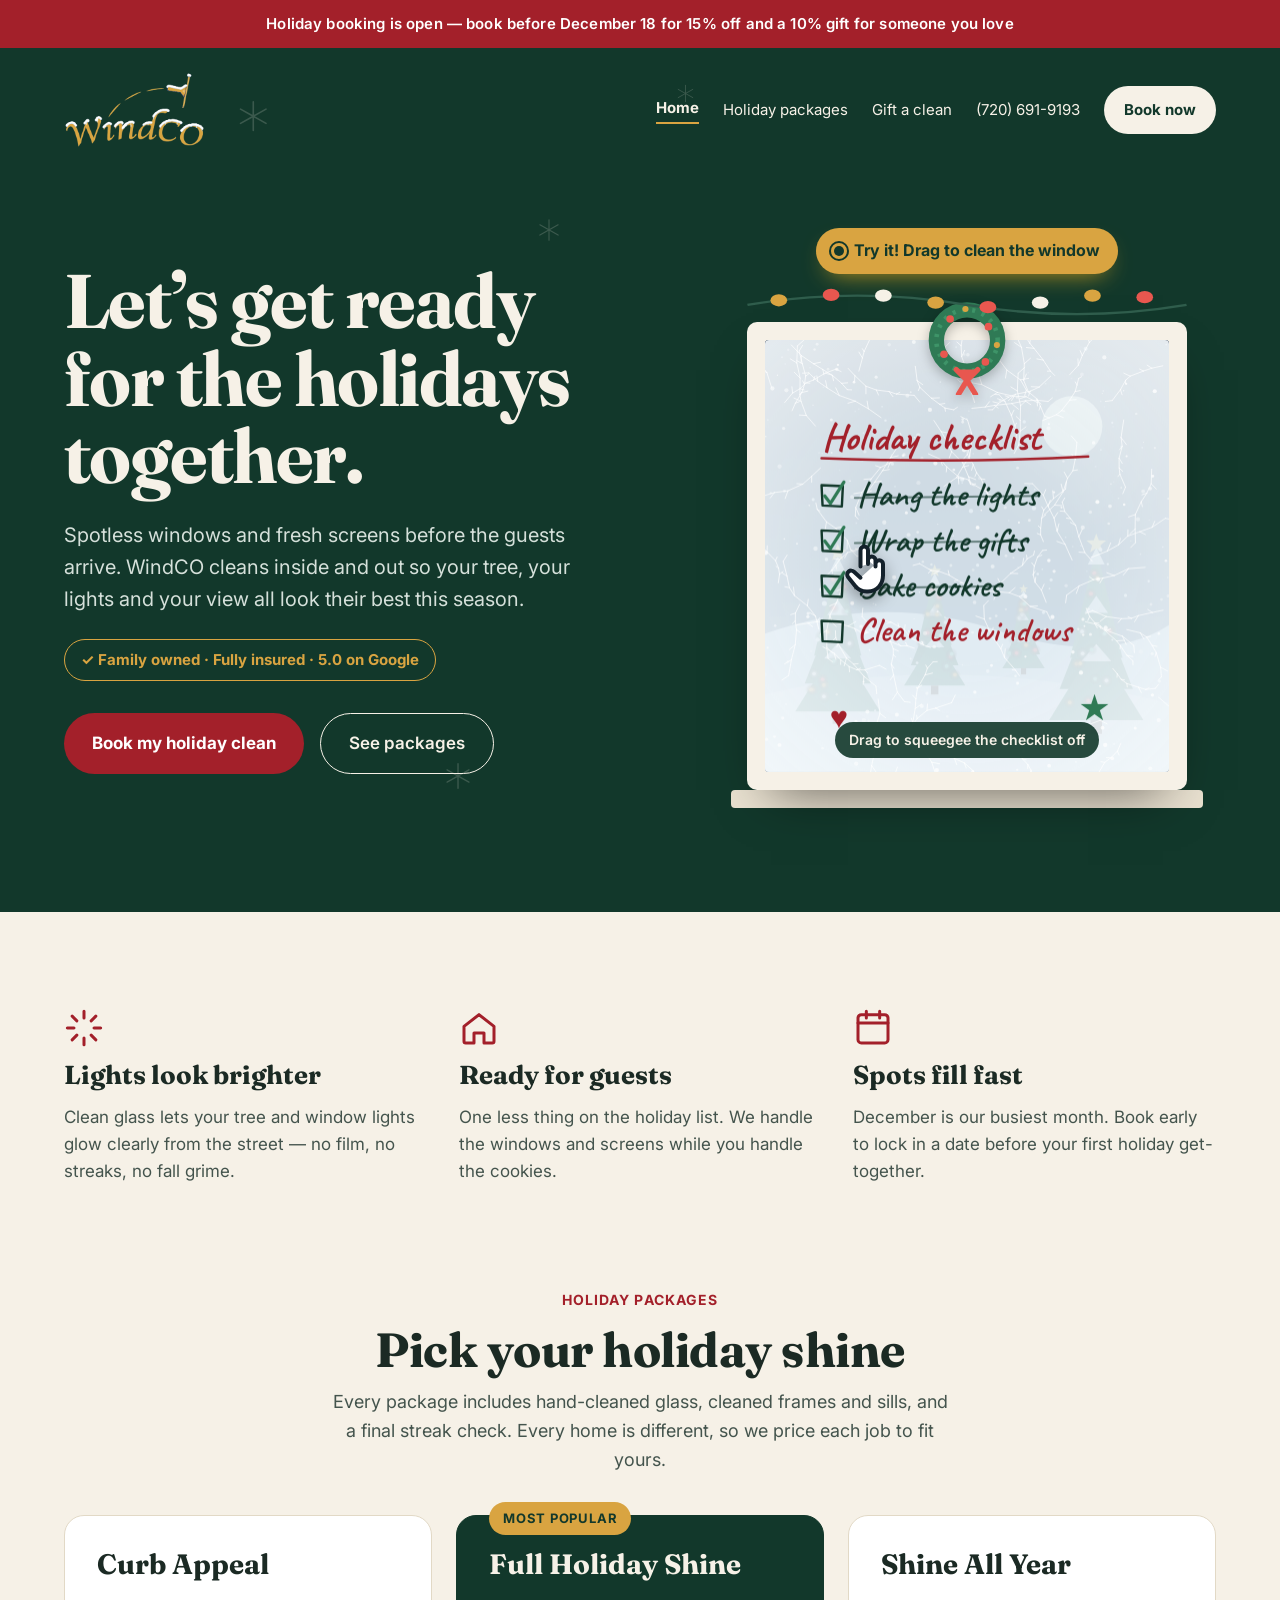
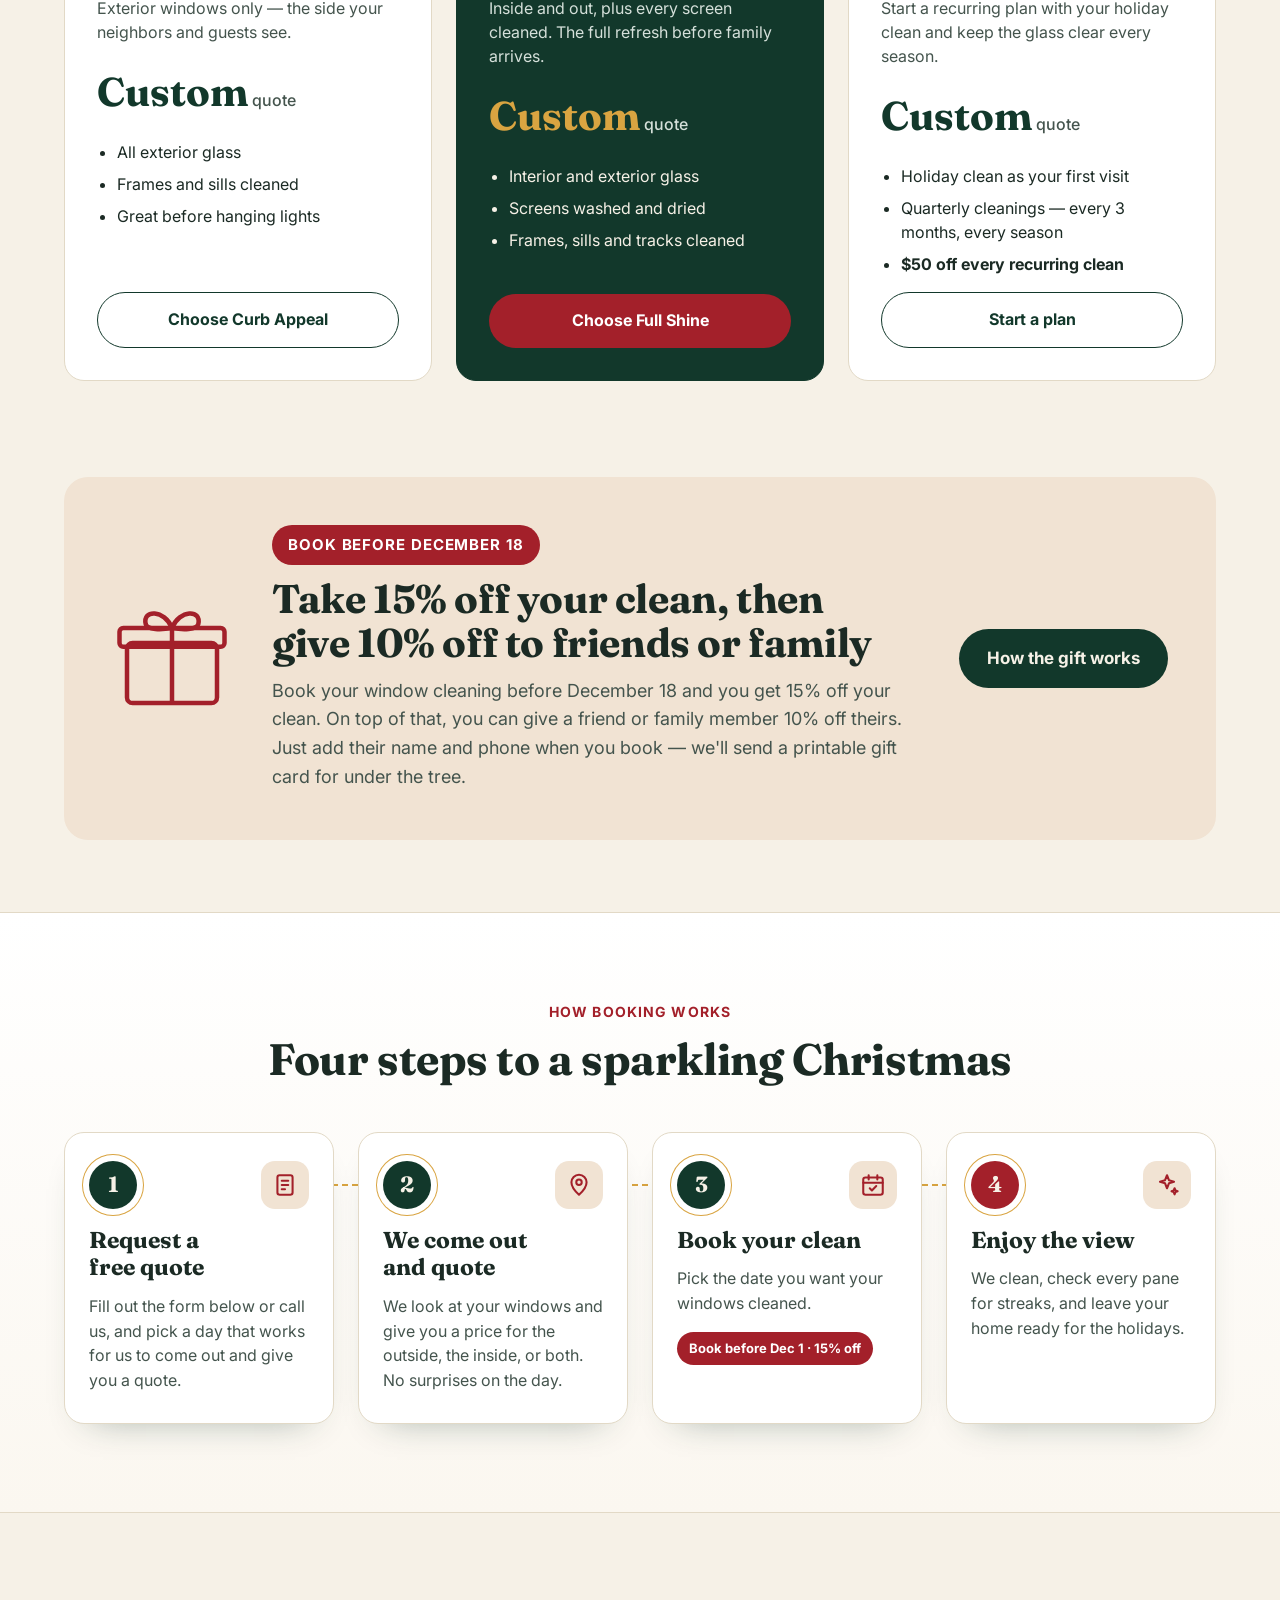
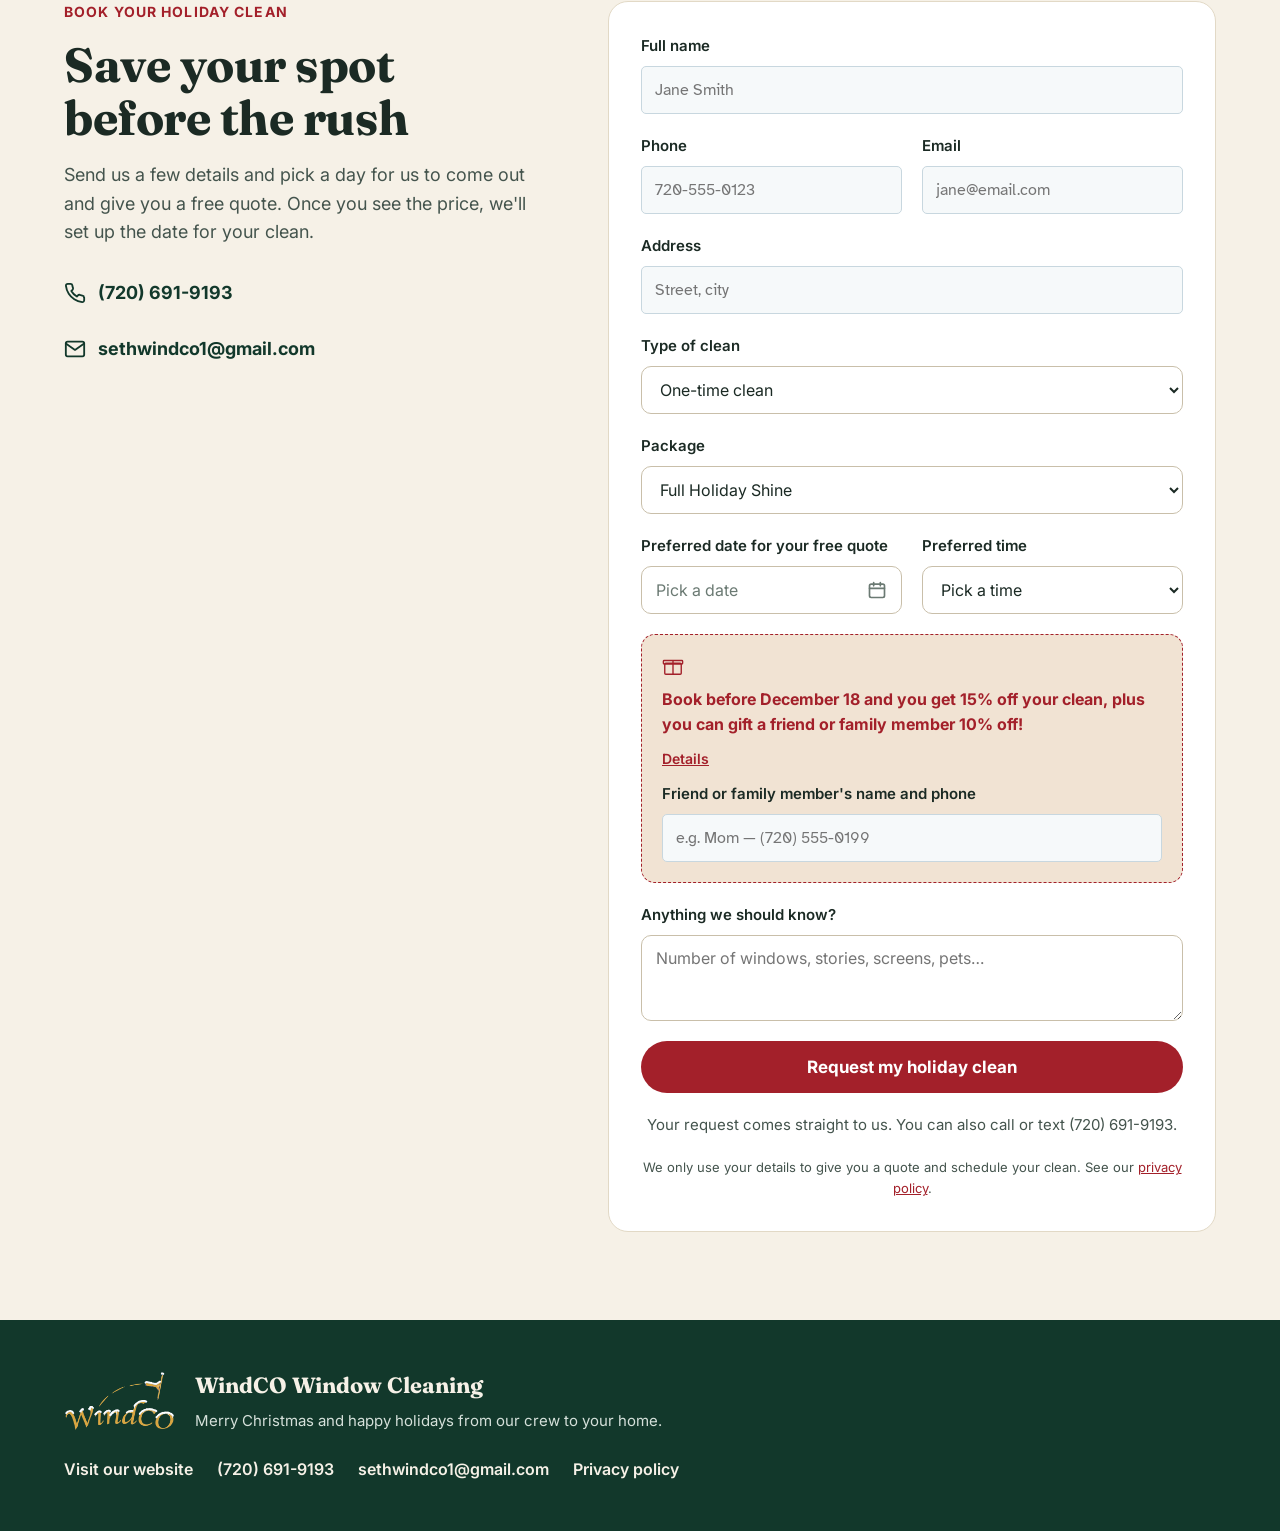
==== commit cdf827ab: "Add files via upload" ====
--- a/index.html
+++ b/index.html
@@ -349,7 +349,7 @@
   .field{display:flex; flex-direction:column; gap:6px;}
   .field.full{grid-column:1 / -1;}
   label, legend{font-size:14px; font-weight:700;}
-  input[type=text], input[type=tel], input[type=email], select, textarea{font-family:var(--body); font-size:16px; padding:12px 13px; border:1.5px solid var(--line); border-radius:5px; background:var(--paper); color:var(--ink); width:100%;}
+  input[type=text], input[type=tel], input[type=email], input[type=date], select, textarea{font-family:var(--body); font-size:16px; padding:12px 13px; border:1.5px solid var(--line); border-radius:5px; background:var(--paper); color:var(--ink); width:100%;}
   input:focus, select:focus, textarea:focus{outline:none; border-color:var(--sky); background:#fff;}
   textarea{min-height:96px; resize:vertical;}
   fieldset{border:none; grid-column:1 / -1; display:flex; flex-wrap:wrap; gap:10px;}
@@ -385,6 +385,40 @@
   .form-privacy{grid-column:1 / -1; font-size:14px; color:var(--ink-soft);}
   .form-privacy a{color:var(--sky);}
   footer .foot-links{margin-top:4px;}
+  /* Thank-you page and form checks */
+  .thanks{text-align:center; padding:110px 0 120px;}
+  .thanks-title{font-family:var(--display); font-weight:400; font-size:clamp(40px, 6vw, 68px); line-height:1.05; color:#2F7A55; margin:0 auto 18px; max-width:14em; text-wrap:balance;}
+  .thanks-msg{font-size:20px; color:var(--ink); max-width:32em; margin:0 auto 10px;}
+  .thanks-help{font-size:17px; color:var(--ink-soft); margin:0 auto 28px;}
+  .thanks-help a{color:#2F7A55; font-weight:700;}
+  .thanks-actions{display:flex; flex-wrap:wrap; gap:12px; justify-content:center;}
+  input.invalid, textarea.invalid, select.invalid{border-color:#C0262F !important; box-shadow:0 0 0 3px rgba(192,38,47,0.18) !important;}
+  fieldset.invalid .chip span{border-color:#C0262F;}
+  .map-link{font-size:14px; font-weight:700; color:var(--sky); text-decoration:underline; margin-top:6px; display:inline-block;}
+  .lp .map-link{color:#12382B; margin-top:-8px;}
+  .map-link[hidden]{display:none;}
+  input[type=date]{cursor:pointer;}
+  /* Pop-up calendar */
+  .date-pick{position:relative;}
+  .date-btn{width:100%; display:flex; align-items:center; justify-content:space-between; gap:10px; font-family:inherit; font-size:16px; text-align:left; padding:12px 13px; border:1.5px solid var(--line); border-radius:5px; background:var(--paper); color:var(--ink-soft); cursor:pointer;}
+  .date-btn.has-date{color:var(--ink);}
+  .date-btn:hover, .date-btn[aria-expanded="true"]{border-color:var(--sky); background:#fff;}
+  .lp-form .date-btn{border:1px solid #C9BFAA; border-radius:10px; padding:12px 14px; min-height:48px; background:#fff; color:#6B7A73; font-family:Inter, sans-serif; font-weight:400;}
+  .lp-form .date-btn.has-date{color:#1B2A24;}
+  .field-lbl{font-size:14px; font-weight:700;}
+  .cal{position:absolute; left:0; top:calc(100% + 6px); z-index:30; width:300px; max-width:calc(100vw - 48px); background:#fff; border:1px solid #C8D7DF; border-radius:12px; padding:12px; box-shadow:0 18px 40px -16px rgba(20,33,43,0.45); font-family:Inter, system-ui, sans-serif; color:#14212B;}
+  .cal[hidden]{display:none;}
+  .cal-head{display:flex; align-items:center; justify-content:space-between; margin-bottom:8px;}
+  .cal-title{font-weight:700; font-size:15px;}
+  .cal-nav{width:36px; height:36px; border:none; border-radius:8px; background:#E3EEF3; font-size:22px; line-height:1; cursor:pointer; color:#14212B;}
+  .cal-nav:disabled{opacity:0.35; cursor:default;}
+  .cal-grid{display:grid; grid-template-columns:repeat(7, minmax(0, 1fr)); gap:4px; text-align:center;}
+  .cal-dow{font-size:12px; font-weight:700; color:#64748B; padding:4px 0;}
+  .cal-day{height:36px; border:none; border-radius:8px; background:transparent; font:inherit; font-size:15px; cursor:pointer; color:#14212B;}
+  .cal-day:hover:not(:disabled){background:#E3EEF3;}
+  .cal-day.today{box-shadow:inset 0 0 0 1.5px #2F7A55;}
+  .cal-day.sel{background:#2F7A55; color:#fff; font-weight:700;}
+  .cal-day:disabled{color:#B6C2C9; cursor:default;}
 </style>
 </head>
 <body>
@@ -573,12 +607,14 @@
 
       <form id="lp-form" class="lp-form" novalidate>
         <label class="lp-label lp-span2" for="lp-name">Full name<input type="text" id="lp-name" placeholder="Jane Smith" autocomplete="name"></label>
-        <label class="lp-label" for="lp-phone">Phone<input type="tel" id="lp-phone" placeholder="(720) 555-0123" autocomplete="tel"></label>
+        <label class="lp-label" for="lp-phone">Phone<input type="tel" id="lp-phone" placeholder="720-555-0123" autocomplete="tel" inputmode="tel"></label>
         <label class="lp-label" for="lp-email">Email<input type="email" id="lp-email" placeholder="jane@email.com" autocomplete="email"></label>
         <label class="lp-label lp-span2" for="lp-address">Address<input type="text" id="lp-address" placeholder="Street, city" autocomplete="street-address"></label>
+        <a class="lp-span2 map-link" id="lp-map" href="#" target="_blank" rel="noopener" hidden>Check this address on Google Maps ↗</a>
         <label class="lp-label lp-span2" for="lp-type">Type of clean<select id="lp-type"><option>One-time clean</option><option>Recurring clean ($50 off every visit)</option></select></label>
-        <label class="lp-label" for="lp-pkg">Package<select id="lp-pkg"><option>Full Holiday Shine</option><option>Curb Appeal</option><option>Shine All Year</option><option>Gift certificate</option></select></label>
-        <label class="lp-label" for="lp-date">Preferred date for your free quote<input type="date" id="lp-date"></label>
+        <label class="lp-label lp-span2" for="lp-pkg">Package<select id="lp-pkg"><option>Full Holiday Shine</option><option>Curb Appeal</option><option>Shine All Year</option><option>Gift certificate</option></select></label>
+        <div class="lp-label"><span id="lp-date-lbl">Preferred date for your free quote</span><div class="date-pick" id="lp-date-wrap"><input type="hidden" id="lp-date"><button type="button" class="date-btn" id="lp-date-btn" aria-haspopup="dialog" aria-expanded="false"><span class="date-text">Pick a date</span><svg aria-hidden="true" width="20" height="20" viewBox="0 0 24 24" fill="none" stroke="currentColor" stroke-width="2" stroke-linecap="round" stroke-linejoin="round"><rect x="3" y="5" width="18" height="16" rx="2"></rect><path d="M3 10h18M8 3v4M16 3v4"></path></svg></button><div class="cal" id="lp-date-cal" role="dialog" aria-label="Choose a date" hidden></div></div></div>
+        <label class="lp-label" for="lp-time">Preferred time<select id="lp-time"><option value="" selected disabled>Pick a time</option><option value="08:00">8:00 AM</option><option value="08:30">8:30 AM</option><option value="09:00">9:00 AM</option><option value="09:30">9:30 AM</option><option value="10:00">10:00 AM</option><option value="10:30">10:30 AM</option><option value="11:00">11:00 AM</option><option value="11:30">11:30 AM</option><option value="12:00">12:00 PM</option><option value="12:30">12:30 PM</option><option value="13:00">1:00 PM</option><option value="13:30">1:30 PM</option><option value="14:00">2:00 PM</option><option value="14:30">2:30 PM</option><option value="15:00">3:00 PM</option><option value="15:30">3:30 PM</option><option value="16:00">4:00 PM</option><option value="16:30">4:30 PM</option><option value="17:00">5:00 PM</option><option value="17:30">5:30 PM</option></select></label>
         <div class="lp-span2" id="lp-early" hidden style="background: #F1E3D3; border: 1.5px dashed #A3202A; border-radius: 14px; padding: 20px; display: flex; flex-direction: column; gap: 12px">
           <div style="display: flex; flex-wrap: wrap; align-items: center; gap: 10px; font-weight: 700; color: #A3202A; font-size: 16px">
             <svg aria-hidden="true" width="22" height="22" viewBox="0 0 64 64" fill="none" stroke="currentColor" stroke-width="4" stroke-linejoin="round"><rect x="8" y="24" width="48" height="32" rx="3"></rect><rect x="4" y="16" width="56" height="10" rx="2"></rect><path d="M32 16v40"></path></svg>
@@ -957,8 +993,9 @@
 
       <form id="quote-form" novalidate>
         <div class="field"><label for="q-name">Name</label><input type="text" id="q-name" autocomplete="name"></div>
-        <div class="field"><label for="q-phone">Phone</label><input type="tel" id="q-phone" autocomplete="tel"></div>
-        <div class="field full"><label for="q-address">Address or neighborhood</label><input type="text" id="q-address" autocomplete="street-address"></div>
+        <div class="field"><label for="q-phone">Phone</label><input type="tel" id="q-phone" autocomplete="tel" placeholder="720-555-0123" inputmode="tel"></div>
+        <div class="field full"><label for="q-email">Email</label><input type="email" id="q-email" autocomplete="email" placeholder="you@email.com"></div>
+        <div class="field full"><label for="q-address">Address or neighborhood</label><input type="text" id="q-address" autocomplete="street-address" placeholder="Street, city"><a class="map-link" id="q-map" href="#" target="_blank" rel="noopener" hidden>Check this address on Google Maps ↗</a></div>
         <div class="field"><label for="q-type">Property</label>
           <select id="q-type"><option>House</option><option>Townhome or condo</option><option>Storefront</option><option>Office</option><option>Other</option></select>
         </div>
@@ -971,6 +1008,8 @@
         <div class="field"><label for="q-freq">How often?</label>
           <select id="q-freq"><option>One-time</option><option>Spring &amp; fall</option><option>Quarterly</option><option>Monthly</option></select>
         </div>
+        <div class="field"><span class="field-lbl" id="q-date-lbl">Preferred date for your free quote</span><div class="date-pick" id="q-date-wrap"><input type="hidden" id="q-date"><button type="button" class="date-btn" id="q-date-btn" aria-haspopup="dialog" aria-expanded="false"><span class="date-text">Pick a date</span><svg aria-hidden="true" width="20" height="20" viewBox="0 0 24 24" fill="none" stroke="currentColor" stroke-width="2" stroke-linecap="round" stroke-linejoin="round"><rect x="3" y="5" width="18" height="16" rx="2"></rect><path d="M3 10h18M8 3v4M16 3v4"></path></svg></button><div class="cal" id="q-date-cal" role="dialog" aria-label="Choose a date" hidden></div></div></div>
+        <div class="field"><label for="q-time">Preferred time</label><select id="q-time"><option value="" selected disabled>Pick a time</option><option value="08:00">8:00 AM</option><option value="08:30">8:30 AM</option><option value="09:00">9:00 AM</option><option value="09:30">9:30 AM</option><option value="10:00">10:00 AM</option><option value="10:30">10:30 AM</option><option value="11:00">11:00 AM</option><option value="11:30">11:30 AM</option><option value="12:00">12:00 PM</option><option value="12:30">12:30 PM</option><option value="13:00">1:00 PM</option><option value="13:30">1:30 PM</option><option value="14:00">2:00 PM</option><option value="14:30">2:30 PM</option><option value="15:00">3:00 PM</option><option value="15:30">3:30 PM</option><option value="16:00">4:00 PM</option><option value="16:30">4:30 PM</option><option value="17:00">5:00 PM</option><option value="17:30">5:30 PM</option></select></div>
         <fieldset>
           <legend>What should we clean?</legend>
           <label class="chip"><input type="checkbox" id="q-out" checked><span>Outside glass</span></label>
@@ -1051,6 +1090,15 @@
         <h3>Contact us</h3>
         <p>WindCO Window Cleaning · <a href="tel:+17206919193">(720) 691-9193</a> · <a href="mailto:sethwindco1@gmail.com">sethwindco1@gmail.com</a></p>
       </div>
+    </div>
+  </section>
+  <section id="thanks" data-page="thanks" class="thanks">
+    <div class="wrap">
+      <svg aria-hidden="true" width="96" height="96" viewBox="0 0 96 96" style="display: block; margin: 0 auto 18px"><circle cx="48" cy="48" r="44" fill="#E3F0E8"></circle><circle cx="48" cy="48" r="44" fill="none" stroke="#2F7A55" stroke-width="4"></circle><path d="M30 49 l12 12 L67 36" fill="none" stroke="#2F7A55" stroke-width="7" stroke-linecap="round" stroke-linejoin="round"></path></svg>
+      <h2 class="thanks-title">Thank you for doing business with us!</h2>
+      <p class="thanks-msg" id="thanks-msg">We got your request. We’ll call or text you soon to set up your free quote.</p>
+      <p class="thanks-help">Need us sooner? Call or text <a href="tel:+17206919193">(720) 691-9193</a>.</p>
+      <div class="thanks-actions"><a class="btn btn-primary" href="#home">Back to the website</a><a class="btn btn-ghost" href="#holiday">See holiday deals</a></div>
     </div>
   </section>
 </main>
@@ -1326,9 +1374,9 @@
 
 // Pages: the holiday landing page opens first; the five tabs are the main website.
 (function(){
-  const pages = ['holiday','family-gift','home','about','services','plans','quote','privacy'];
+  const pages = ['holiday','family-gift','home','about','services','plans','quote','privacy','thanks'];
   const landing = ['holiday','family-gift'];
-  const titles = {holiday:'WindCO Window Cleaning | Colorado Window, Screen & Gutter Cleaning', 'family-gift':'WindCO Family Gift: 25% Off', home:'WindCO Window Cleaning', about:'About us · WindCO Window Cleaning', services:'Services · WindCO Window Cleaning', plans:'Plans · WindCO Window Cleaning', quote:'Free quote · WindCO Window Cleaning', privacy:'Privacy policy · WindCO Window Cleaning'};
+  const titles = {holiday:'WindCO Window Cleaning | Colorado Window, Screen & Gutter Cleaning', 'family-gift':'WindCO Family Gift: 25% Off', home:'WindCO Window Cleaning', about:'About us · WindCO Window Cleaning', services:'Services · WindCO Window Cleaning', plans:'Plans · WindCO Window Cleaning', quote:'Free quote · WindCO Window Cleaning', privacy:'Privacy policy · WindCO Window Cleaning', thanks:'Thank you · WindCO Window Cleaning'};
   const tabs = [...document.querySelectorAll('.tab')];
   function show(){
     const hash = location.hash.slice(1);
@@ -1578,32 +1626,41 @@
 // Holiday booking form: shows the family gift box for dates before December 18 and sends the request
 (function(){
   const $ = id => document.getElementById(id);
-  const ids = ['lp-name','lp-phone','lp-email','lp-address','lp-type','lp-pkg','lp-date','lp-notes','lp-family'];
+  const ids = ['lp-name','lp-phone','lp-email','lp-address','lp-type','lp-pkg','lp-date','lp-time','lp-notes','lp-family'];
   const val = () => Object.fromEntries(ids.map(i => [i, $(i).value.trim()]));
   const isEarly = () => new Date() < new Date(2026, 11, 18); // the deal depends on when they book, not the quote date
   function update(){ const early = isEarly(val()); $('lp-early').hidden = !early; $('lp-late').hidden = early; }
   ids.forEach(i => { $(i).addEventListener('input', update); $(i).addEventListener('change', update); });
   update();
+  windcoPhone($('lp-phone'));
+  windcoMap($('lp-address'), $('lp-map'));
   $('lp-form').addEventListener('submit', async e => {
     e.preventDefault();
     const v = val(), st = $('lp-status'), btn = $('lp-send');
-    st.className = '';
-    if(!v['lp-name'] || !v['lp-phone']){ st.className = 'err'; st.textContent = 'Add your name and phone number so we can reach you.'; $(!v['lp-name'] ? 'lp-name' : 'lp-phone').focus(); return; }
+    st.className = 'lp-span2';
+    const emailOk = windcoEmailOk(v['lp-email']);
+    const bad = windcoCheck([[$('lp-name'), !!v['lp-name']], [$('lp-phone'), windcoPhoneOk(v['lp-phone'])], [$('lp-email'), emailOk], [$('lp-address'), v['lp-address'].length >= 5], [$('lp-date-btn'), !!v['lp-date']], [$('lp-time'), !!v['lp-time']]]);
+    if(bad){
+      st.className = 'lp-span2 err';
+      st.textContent = bad.id === 'lp-phone' && v['lp-phone'] ? 'Please enter a 10-digit phone number.' : bad.id === 'lp-email' && v['lp-email'] ? 'Please enter a valid email address, like name@email.com.' : 'Please fill out every field so we can set up your free quote.';
+      bad.focus();
+      return;
+    }
     const fields = {
-      'Name': v['lp-name'], 'Phone': v['lp-phone'], 'Email': v['lp-email'] || 'Not given', 'Address': v['lp-address'] || 'Not given',
-      'Type of clean': v['lp-type'], 'Package': v['lp-pkg'], 'Preferred quote date': v['lp-date'] || 'Not picked', 'Notes': v['lp-notes'] || 'None'
+      'Name': v['lp-name'], 'Phone': v['lp-phone'], 'Email': v['lp-email'], 'Address': v['lp-address'], 'Google Maps': windcoMapUrl(v['lp-address']),
+      'Type of clean': v['lp-type'], 'Package': v['lp-pkg'], 'Preferred date for free quote': windcoDateLabel(v['lp-date']), 'Preferred time': windcoTime(v['lp-time']), 'Notes': v['lp-notes'] || 'None'
     };
-    if(isEarly(v)) fields['Early booking (15% off their clean)'] = 'Yes'; fields['Friend/family for 10% off'] = v['lp-family'] || 'Not given';
+    if(isEarly(v)){ fields['Early booking (15% off their clean)'] = 'Yes'; fields['Friend/family for 10% off'] = v['lp-family'] || 'Not given'; }
     btn.disabled = true; btn.textContent = 'Sending…';
     const ok = await windcoSend('Holiday clean request: ' + v['lp-name'], fields, v['lp-email']);
     btn.disabled = false; btn.textContent = 'Request my holiday clean';
     if(ok){
-      st.className = 'ok';
-      st.textContent = 'Thanks, ' + v['lp-name'] + '! Your request was sent. We\u2019ll reach out at ' + v['lp-phone'] + ' to confirm a time to come out and quote.';
-      $('lp-form').querySelectorAll('input, textarea').forEach(el => { el.value = ''; }); update();
+      $('lp-form').querySelectorAll('input, textarea').forEach(el => { el.value = ''; }); $('lp-time').value = ''; windcoDateSet('lp-date', ''); update(); $('lp-map').hidden = true;
+      st.className = 'lp-span2'; st.textContent = 'Your request comes straight to us. You can also call or text (720) 691-9193.';
+      windcoThanks(v['lp-name'], v['lp-phone']);
     } else {
       const body = Object.entries(fields).map(([k, x]) => k + ': ' + x).join('\n');
-      st.className = 'err';
+      st.className = 'lp-span2 err';
       st.innerHTML = 'We couldn\u2019t send that automatically. Please call or text <a href="tel:+17206919193">(720) 691-9193</a>, or <a href="mailto:sethwindco1@gmail.com?subject=' + encodeURIComponent('Holiday clean request: ' + v['lp-name']) + '&body=' + encodeURIComponent(body) + '">email it to us</a>.';
     }
   });
@@ -1612,42 +1669,138 @@
 // Sends a form to WindCO's inbox through FormSubmit (the first one asks you to confirm the address)
 const WINDCO_FORM = 'https://formsubmit.co/ajax/sethwindco1@gmail.com';
 async function windcoSend(subject, fields, replyTo){
-  try {
-    const data = Object.assign({_subject: subject, _template: 'table', _captcha: 'false'}, fields);
-    if(replyTo) data._replyto = replyTo;
-    const res = await fetch(WINDCO_FORM, {method: 'POST', headers: {'Content-Type': 'application/json', 'Accept': 'application/json'}, body: JSON.stringify(data)});
-    if(!res.ok) return false;
-    const out = await res.json().catch(() => ({}));
-    return out.success === true || out.success === 'true';
-  } catch(err){ return false; }
+  const data = Object.assign({_subject: subject, _template: 'table', _captcha: 'false'}, fields);
+  if(replyTo) data._replyto = replyTo;
+  const send = fetch(WINDCO_FORM, {method: 'POST', headers: {'Content-Type': 'application/json', 'Accept': 'application/json'}, body: JSON.stringify(data)})
+    .then(async res => {
+      if(!res.ok) return false;
+      const out = await res.json().catch(() => ({}));
+      return out.success === true || out.success === 'true';
+    })
+    .catch(() => false);
+  // FormSubmit often delivers the email but answers the page slowly.
+  // After 5 seconds, stop waiting (the request keeps going in the background).
+  const slow = new Promise(resolve => setTimeout(() => resolve('slow'), 5000));
+  return Promise.race([send, slow]);
 }
-
-// Quote form: sends the request; if that fails, offers email or copy instead
+// Show the green thank-you page
+function windcoThanks(name, phone){
+  const msg = document.getElementById('thanks-msg');
+  if(msg) msg.textContent = 'Thanks, ' + name + '! We got your request and we\u2019ll call or text you at ' + phone + ' soon to set up your free quote.';
+  location.hash = '#thanks';
+}
+// Phone numbers: digits only, dashes added as you type (720-555-0123)
+function windcoPhone(el){
+  el.addEventListener('input', () => {
+    let d = el.value.replace(/\D/g, '');
+    if(d.length > 10 && d[0] === '1') d = d.slice(1);
+    d = d.slice(0, 10);
+    el.value = d.length > 6 ? d.slice(0,3) + '-' + d.slice(3,6) + '-' + d.slice(6) : d.length > 3 ? d.slice(0,3) + '-' + d.slice(3) : d;
+  });
+}
+function windcoPhoneOk(v){ return v.replace(/\D/g, '').length === 10; }
+// Address: keep a Google Maps link up to date under the box
+function windcoMapUrl(a){ return 'https://www.google.com/maps/search/?api=1&query=' + encodeURIComponent(a); }
+function windcoMap(input, link){
+  const upd = () => { const a = input.value.trim(); link.hidden = a.length < 5; link.href = windcoMapUrl(a); };
+  input.addEventListener('input', upd); upd();
+}
+// 14:30 -> 2:30 PM
+function windcoTime(t){ if(!t) return ''; const [h, m] = t.split(':').map(Number); return ((h % 12) || 12) + ':' + String(m).padStart(2, '0') + (h < 12 ? ' AM' : ' PM'); }
+// Email must look like name@domain.com
+function windcoEmailOk(e){ return /^[^\s@]+@[^\s@.]+(\.[^\s@.]+)*\.[A-Za-z]{2,}$/.test(e); }
+// Our own pop-up calendar (works the same on every phone and browser)
+const WINDCO_MONTHS = ['January','February','March','April','May','June','July','August','September','October','November','December'];
+function windcoDateLabel(v){ if(!v) return ''; const [y, m, d] = v.split('-').map(Number); return new Date(y, m-1, d).toLocaleDateString('en-US', {weekday: 'short', month: 'short', day: 'numeric', year: 'numeric'}); }
+function windcoDateSet(id, v){
+  const input = document.getElementById(id), btn = document.getElementById(id + '-btn');
+  if(!input || !btn) return;
+  input.value = v;
+  btn.querySelector('.date-text').textContent = v ? windcoDateLabel(v) : 'Pick a date';
+  btn.classList.toggle('has-date', !!v);
+  if(v) btn.classList.remove('invalid');
+  input.dispatchEvent(new Event('change', {bubbles: true}));
+}
+function windcoCalendar(id){
+  const input = document.getElementById(id), btn = document.getElementById(id + '-btn'), cal = document.getElementById(id + '-cal');
+  if(!input || !btn || !cal) return;
+  const today = new Date(); today.setHours(0,0,0,0);
+  let view = new Date(today.getFullYear(), today.getMonth(), 1);
+  const pad = n => String(n).padStart(2, '0');
+  const key = d => d.getFullYear() + '-' + pad(d.getMonth()+1) + '-' + pad(d.getDate());
+  function draw(){
+    const y = view.getFullYear(), m = view.getMonth();
+    const first = new Date(y, m, 1).getDay(), days = new Date(y, m+1, 0).getDate();
+    const atStart = y === today.getFullYear() && m === today.getMonth();
+    let html = '<div class="cal-head"><button type="button" class="cal-nav" data-step="-1" aria-label="Previous month"' + (atStart ? ' disabled' : '') + '>‹</button><span class="cal-title">' + WINDCO_MONTHS[m] + ' ' + y + '</span><button type="button" class="cal-nav" data-step="1" aria-label="Next month">›</button></div>';
+    html += '<div class="cal-grid">' + ['Su','Mo','Tu','We','Th','Fr','Sa'].map(d => '<span class="cal-dow">' + d + '</span>').join('');
+    for(let i = 0; i < first; i++) html += '<span></span>';
+    for(let d = 1; d <= days; d++){
+      const date = new Date(y, m, d), k = key(date), past = date < today;
+      const cls = 'cal-day' + (k === input.value ? ' sel' : '') + (k === key(today) ? ' today' : '');
+      html += '<button type="button" class="' + cls + '" data-date="' + k + '"' + (past ? ' disabled' : '') + ' aria-label="' + windcoDateLabel(k) + '">' + d + '</button>';
+    }
+    cal.innerHTML = html + '</div>';
+  }
+  function open(){ if(input.value){ const [yy, mm] = input.value.split('-').map(Number); view = new Date(yy, mm-1, 1); } draw(); cal.hidden = false; btn.setAttribute('aria-expanded', 'true'); }
+  function close(){ cal.hidden = true; btn.setAttribute('aria-expanded', 'false'); }
+  btn.addEventListener('click', e => { e.stopPropagation(); cal.hidden ? open() : close(); });
+  cal.addEventListener('click', e => {
+    e.stopPropagation();
+    const nav = e.target.closest('.cal-nav'), day = e.target.closest('.cal-day');
+    if(nav && !nav.disabled){ view = new Date(view.getFullYear(), view.getMonth() + Number(nav.dataset.step), 1); draw(); }
+    if(day && !day.disabled){ windcoDateSet(id, day.dataset.date); close(); btn.focus(); }
+  });
+  document.addEventListener('click', e => { if(!cal.hidden && !cal.contains(e.target) && e.target !== btn) close(); });
+  document.addEventListener('keydown', e => { if(e.key === 'Escape' && !cal.hidden){ close(); btn.focus(); } });
+}
+windcoCalendar('q-date');
+windcoCalendar('lp-date');
+// Mark missing fields red and return the first one
+function windcoCheck(list){
+  let first = null;
+  list.forEach(([el, ok]) => { el.classList.toggle('invalid', !ok); if(!ok && !first) first = el; if(!el.dataset.watch){ el.dataset.watch = 1; el.addEventListener('input', () => el.classList.remove('invalid')); el.addEventListener('change', () => el.classList.remove('invalid')); } });
+  return first;
+}
+
+// Quote form: checks every field, sends the request, then shows the thank-you page
 (function(){
   const f = document.getElementById('quote-form');
   const $ = id => document.getElementById(id);
   let text = '';
+  windcoPhone($('q-phone'));
+  windcoMap($('q-address'), $('q-map'));
+  const boxes = [['q-out','Outside glass'],['q-in','Inside glass'],['q-screens','Screen cleaning'],['q-repair','Screen repair'],['q-tracks','Tracks'],['q-gutters','Gutters'],['q-solar','Solar panels']];
   f.addEventListener('submit', async e => {
     e.preventDefault();
-    const name = $('q-name').value.trim(), phone = $('q-phone').value.trim(), addr = $('q-address').value.trim();
-    if(!name || !phone){ $('q-error').textContent = 'Add your name and phone number so we can reach you.'; (!name ? $('q-name') : $('q-phone')).focus(); return; }
+    const name = $('q-name').value.trim(), phone = $('q-phone').value.trim(), addr = $('q-address').value.trim(), email = $('q-email').value.trim();
+    const emailOk = windcoEmailOk(email);
+    const items = boxes.filter(([id]) => $(id).checked).map(([,l]) => l);
+    const fs = f.querySelector('fieldset');
+    fs.classList.toggle('invalid', items.length === 0);
+    const bad = windcoCheck([[$('q-name'), !!name], [$('q-phone'), windcoPhoneOk(phone)], [$('q-email'), emailOk], [$('q-address'), addr.length >= 5], [$('q-date-btn'), !!$('q-date').value], [$('q-time'), !!$('q-time').value]]);
+    if(bad || !items.length){
+      $('q-error').textContent = !windcoPhoneOk(phone) && phone ? 'Please enter a 10-digit phone number.' : !emailOk && email ? 'Please enter a valid email address, like name@email.com.' : (!items.length && !bad ? 'Pick at least one thing for us to clean.' : 'Please fill out every field so we can give you an accurate quote.');
+      (bad || fs.querySelector('input')).focus();
+      return;
+    }
     $('q-error').textContent = '';
     $('q-result').classList.remove('show'); $('q-sent').classList.remove('show');
-    const items = [['q-out','Outside glass'],['q-in','Inside glass'],['q-screens','Screen cleaning'],['q-repair','Screen repair'],['q-tracks','Tracks'],['q-gutters','Gutters'],['q-solar','Solar panels']].filter(([id]) => $(id).checked).map(([,l]) => l);
     const fields = {
-      'Name': name, 'Phone': phone, 'Address': addr || 'Not given',
+      'Name': name, 'Phone': phone, 'Email': email, 'Address': addr, 'Google Maps': windcoMapUrl(addr),
       'Property': $('q-type').value + ', ' + $('q-stories').value, 'Windows': $('q-count').value,
-      'Clean': items.length ? items.join(', ') : 'Not sure yet', 'How often': $('q-freq').value,
+      'Clean': items.join(', '), 'How often': $('q-freq').value,
+      'Preferred date for free quote': windcoDateLabel($('q-date').value), 'Preferred time': windcoTime($('q-time').value),
       'Notes': $('q-notes').value.trim() || 'None'
     };
     text = 'Quote request for WindCO Window Cleaning\n' + Object.entries(fields).map(([k, v]) => k + ': ' + v).join('\n');
     const btn = $('q-send'); btn.disabled = true; btn.textContent = 'Sending…';
-    const ok = await windcoSend('Quote request: ' + name, fields);
+    const ok = await windcoSend('Quote request: ' + name, fields, email);
     btn.disabled = false; btn.textContent = 'Send my quote request';
     if(ok){
-      $('q-sent-msg').textContent = 'Thanks, ' + name + '! Your request was sent. We\u2019ll call or text you at ' + phone + ' soon.';
-      $('q-sent').classList.add('show');
-      f.querySelectorAll('input[type=text], input[type=tel], textarea').forEach(el => { el.value = ''; });
+      f.querySelectorAll('input[type=text], input[type=tel], input[type=email], input[type=date], textarea').forEach(el => { el.value = ''; }); $('q-time').value = ''; windcoDateSet('q-date', '');
+      $('q-map').hidden = true;
+      windcoThanks(name, phone);
     } else {
       $('q-text').textContent = text;
       $('q-mail').href = 'mailto:sethwindco1@gmail.com?subject=' + encodeURIComponent('Quote request: ' + name) + '&body=' + encodeURIComponent(text);
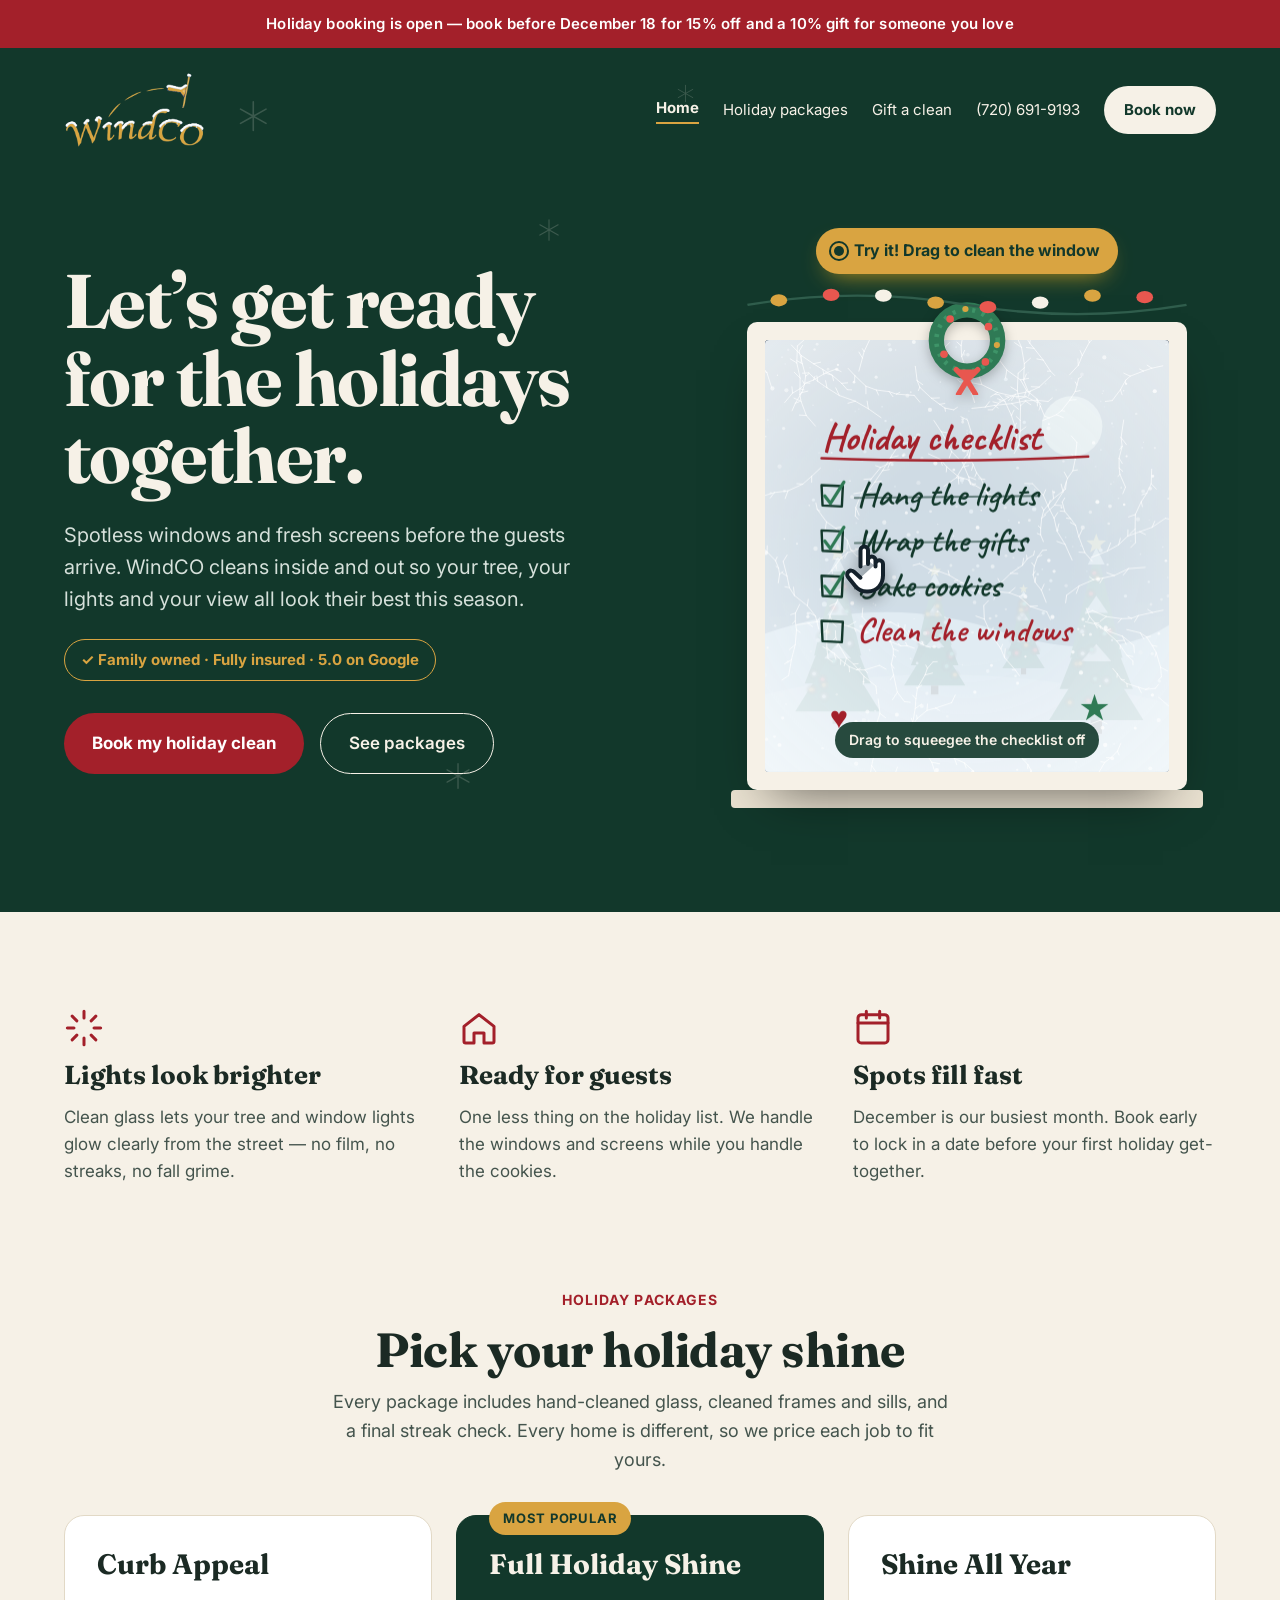
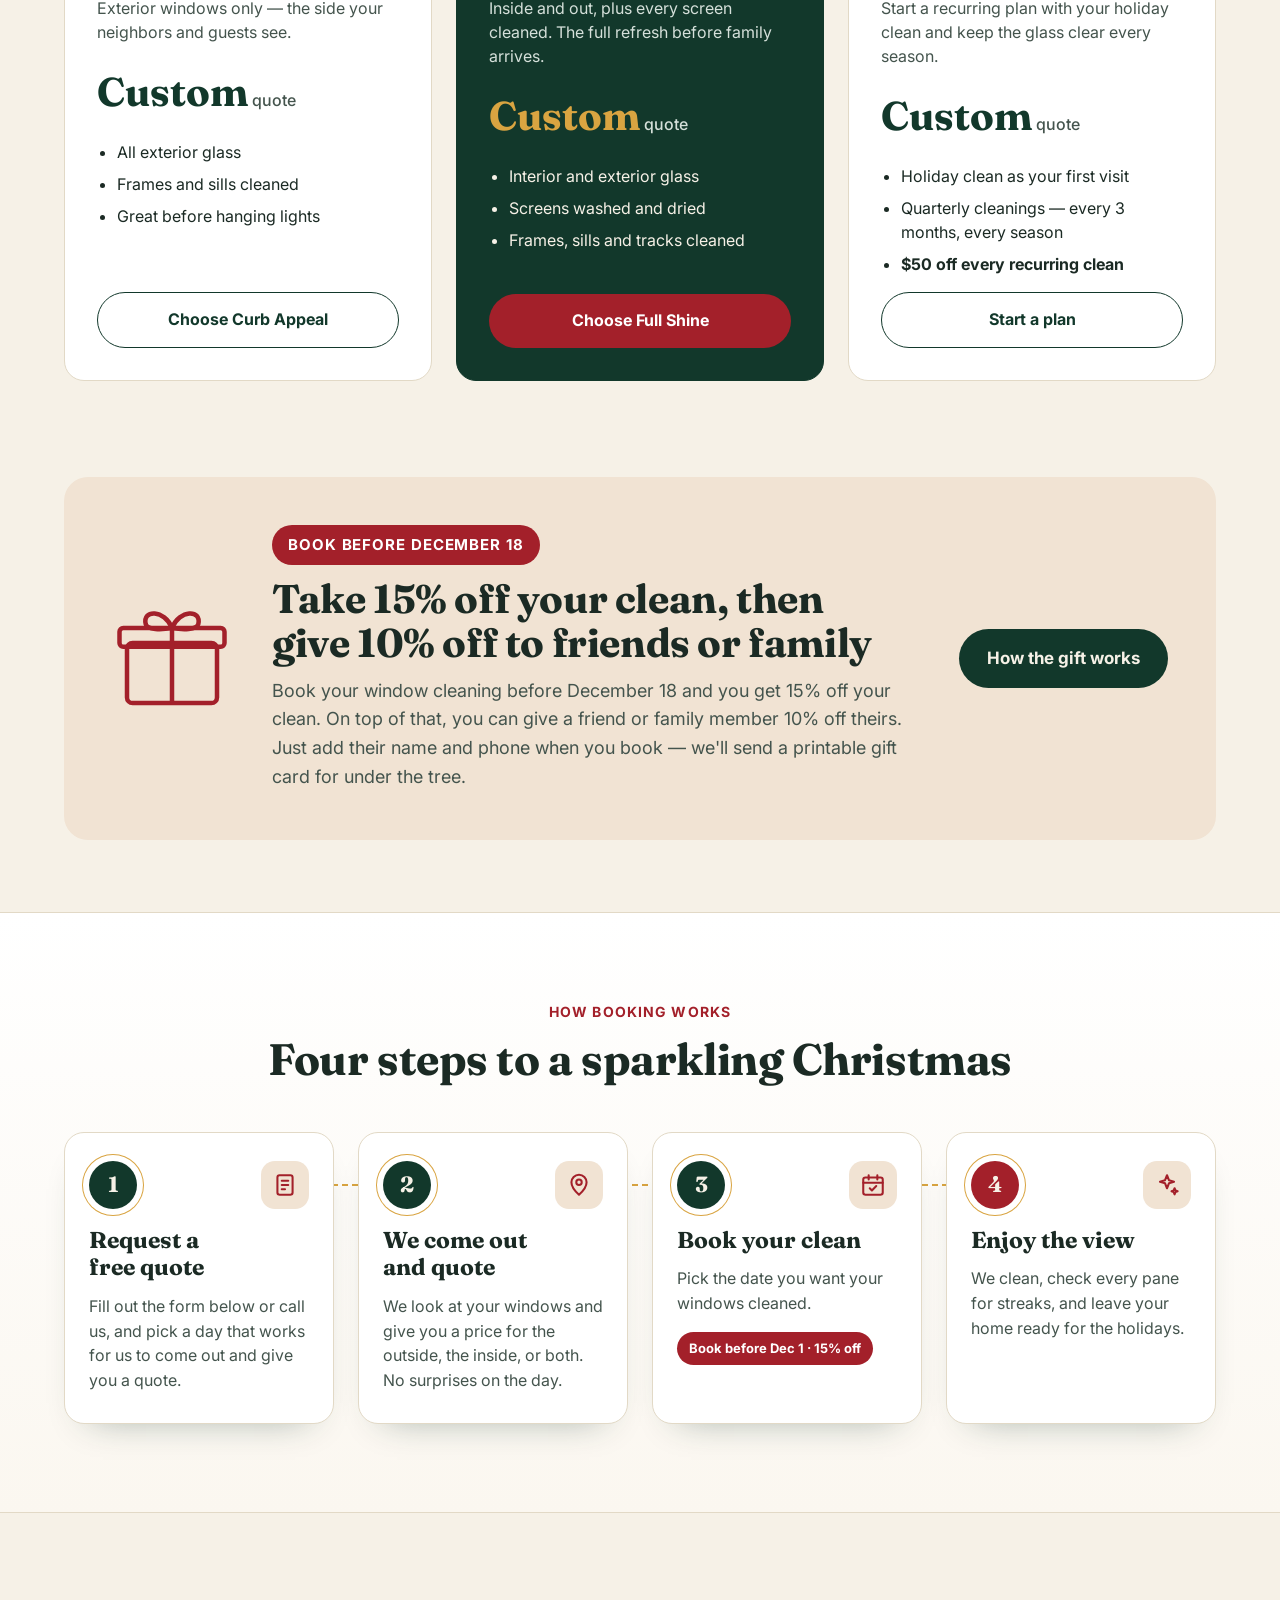
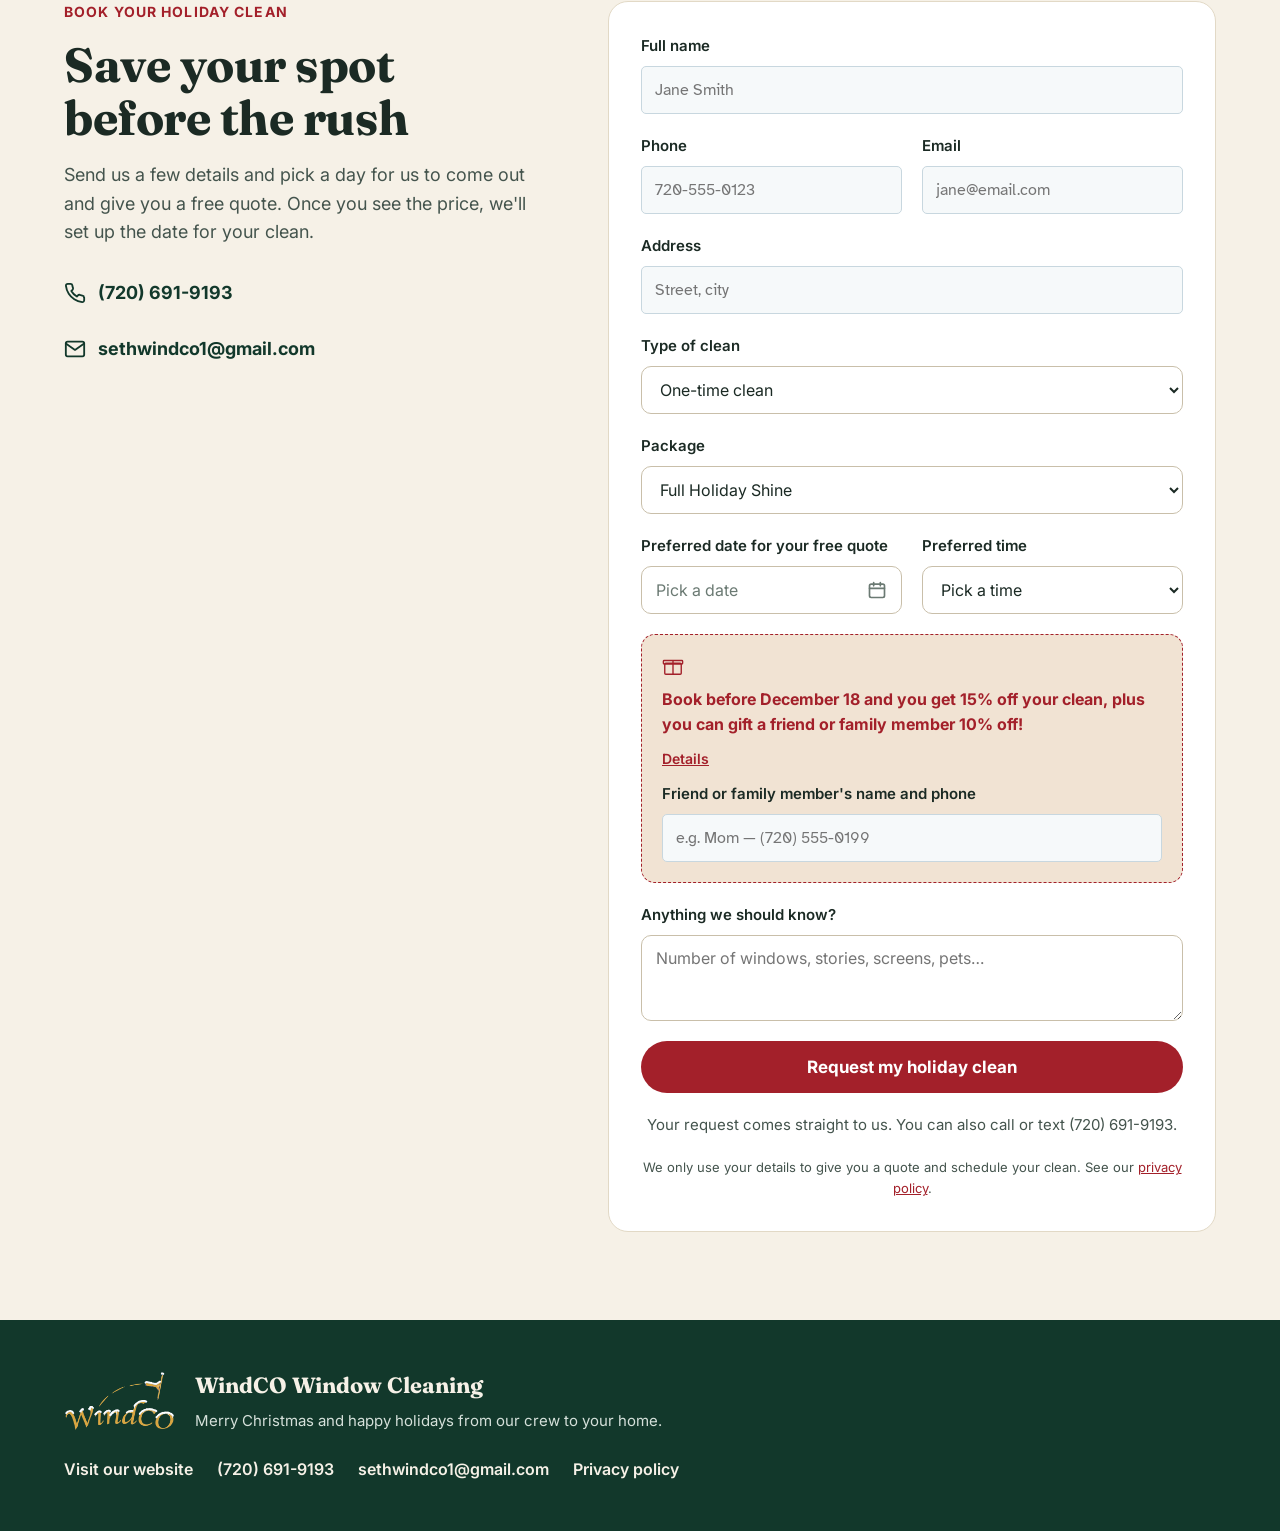
==== commit bfc07925: "Add files via upload" ====
--- a/index.html
+++ b/index.html
@@ -792,7 +792,7 @@
       <div class="game">
         <div class="try-label"><span class="dot" aria-hidden="true"></span>Try it! Drag on the window to clean it</div>
         <div class="window">
-          <div class="pane" id="pane" role="img" aria-label="Window cleaning game: scrub 95% of the glass with soapy water, then squeegee all of it clean">
+          <div class="pane" id="pane" role="img" aria-label="Window cleaning game: scrub soap over the entire window, then click Squeegee and squeegee all of it clean">
             <canvas id="view"></canvas>
             <canvas id="grime"></canvas>
             <canvas id="soap"></canvas>
@@ -1068,7 +1068,7 @@
         <h3>Who we share it with</h3>
         <ul>
           <li><strong>Our crew</strong>, so they know where to go and what to clean.</li>
-          <li><strong>Companies that help us run the website and our email</strong>: FormSubmit delivers form requests to our inbox, Google provides our email and the website’s fonts, and Cloudflare hosts the website. They handle your information only to provide those services.</li>
+          <li><strong>Companies that help us run the website and our email</strong>: Web3Forms delivers form requests to our inbox, Google provides our email and the website’s fonts, and Cloudflare hosts the website. They handle your information only to provide those services.</li>
           <li><strong>When the law requires it</strong>, for example to respond to a valid legal request.</li>
         </ul>
 
@@ -1298,8 +1298,15 @@
     barEl.style.width = pct + '%';
     if(current === 'scrub' && !unlocked){
       const sc = soapCoverage();
-      if(sc >= 0.95){ unlocked = true; lockSqueegee(false); selectTool('squeegee'); }
-      else setHint('Step 1: scrub soapy water over 95% of the glass · ' + Math.floor(sc*100) + '% soaped');
+      if(sc >= 0.99){
+        // the whole window is soapy: fill any last specks, then wait for them to pick the squeegee
+        wctx.globalCompositeOperation = 'source-over'; wctx.fillStyle = '#000'; wctx.fillRect(0, 0, W, H); queueSoap();
+        unlocked = true; lockSqueegee(false);
+        setHint('The whole window is soapy! Click “Squeegee” to start squeegeeing.', true);
+      }
+      else setHint('Step 1: scrub soap over the entire window · ' + Math.floor(sc*100) + '% soaped');
+    } else if(current === 'scrub' && unlocked){
+      setHint('The whole window is soapy! Click “Squeegee” to start squeegeeing.', true);
     } else if(current === 'squeegee' && clean < 0.995) setHint('Step 2: squeegee all of the glass clean · ' + Math.min(99, Math.floor(clean*100)) + '%');
     if(clean >= 0.995){ pctEl.textContent = '100% clean'; barEl.style.width = '100%'; hint.hidden = true; if(!shownDone){ shownDone = true; done.hidden = false; } }
   }
@@ -1317,13 +1324,13 @@
 
   let unlocked = false;
   function lockSqueegee(on){
-    toolBtns.forEach(b => { if(b.dataset.tool === 'squeegee'){ b.setAttribute('aria-disabled', on); b.style.opacity = on ? 0.45 : ''; b.title = on ? 'Scrub 95% of the glass first' : ''; } });
+    toolBtns.forEach(b => { if(b.dataset.tool === 'squeegee'){ b.setAttribute('aria-disabled', on); b.style.opacity = on ? 0.45 : ''; b.title = on ? 'Scrub the entire window first' : ''; } });
   }
   function selectTool(name){
-    if(name === 'squeegee' && !unlocked){ setHint('Scrub at least 95% of the glass first · ' + Math.floor(soapCoverage()*100) + '% soaped'); return; }
+    if(name === 'squeegee' && !unlocked){ setHint('Scrub soap over the entire window first · ' + Math.floor(soapCoverage()*100) + '% soaped'); return; }
     current = name;
     toolBtns.forEach(b => { const on = b.dataset.tool === name; b.classList.toggle('active', on); b.setAttribute('aria-pressed', on); b.classList.remove('nudge'); });
-    if(name === 'scrub') setHint('Step 1: drag to scrub soapy water over the glass.');
+    if(name === 'scrub') setHint(unlocked ? 'The whole window is soapy! Click “Squeegee” to start squeegeeing.' : 'Step 1: drag to scrub soap over the entire window.', unlocked);
     else setHint('Step 2: squeegee all of the glass clean. Turn as you go to fan it.');
   }
   toolBtns.forEach(b => b.addEventListener('click', () => selectTool(b.dataset.tool)));
@@ -1666,11 +1673,12 @@
   });
 })();
 
-// Sends a form to WindCO's inbox through FormSubmit (the first one asks you to confirm the address)
-const WINDCO_FORM = 'https://formsubmit.co/ajax/sethwindco1@gmail.com';
+// Sends a form to WindCO's inbox through Web3Forms (this access key is meant to be public)
+const WINDCO_FORM = 'https://api.web3forms.com/submit';
+const WINDCO_KEY = 'b38318da-f836-40eb-b17c-9f884ef52500';
 async function windcoSend(subject, fields, replyTo){
-  const data = Object.assign({_subject: subject, _template: 'table', _captcha: 'false'}, fields);
-  if(replyTo) data._replyto = replyTo;
+  const data = Object.assign({access_key: WINDCO_KEY, subject: subject, from_name: 'WindCO Website'}, fields);
+  if(replyTo) data.replyto = replyTo;
   const send = fetch(WINDCO_FORM, {method: 'POST', headers: {'Content-Type': 'application/json', 'Accept': 'application/json'}, body: JSON.stringify(data)})
     .then(async res => {
       if(!res.ok) return false;
@@ -1678,7 +1686,7 @@
       return out.success === true || out.success === 'true';
     })
     .catch(() => false);
-  // FormSubmit often delivers the email but answers the page slowly.
+  // If the form service is slow to answer the page, don't leave people waiting.
   // After 5 seconds, stop waiting (the request keeps going in the background).
   const slow = new Promise(resolve => setTimeout(() => resolve('slow'), 5000));
   return Promise.race([send, slow]);
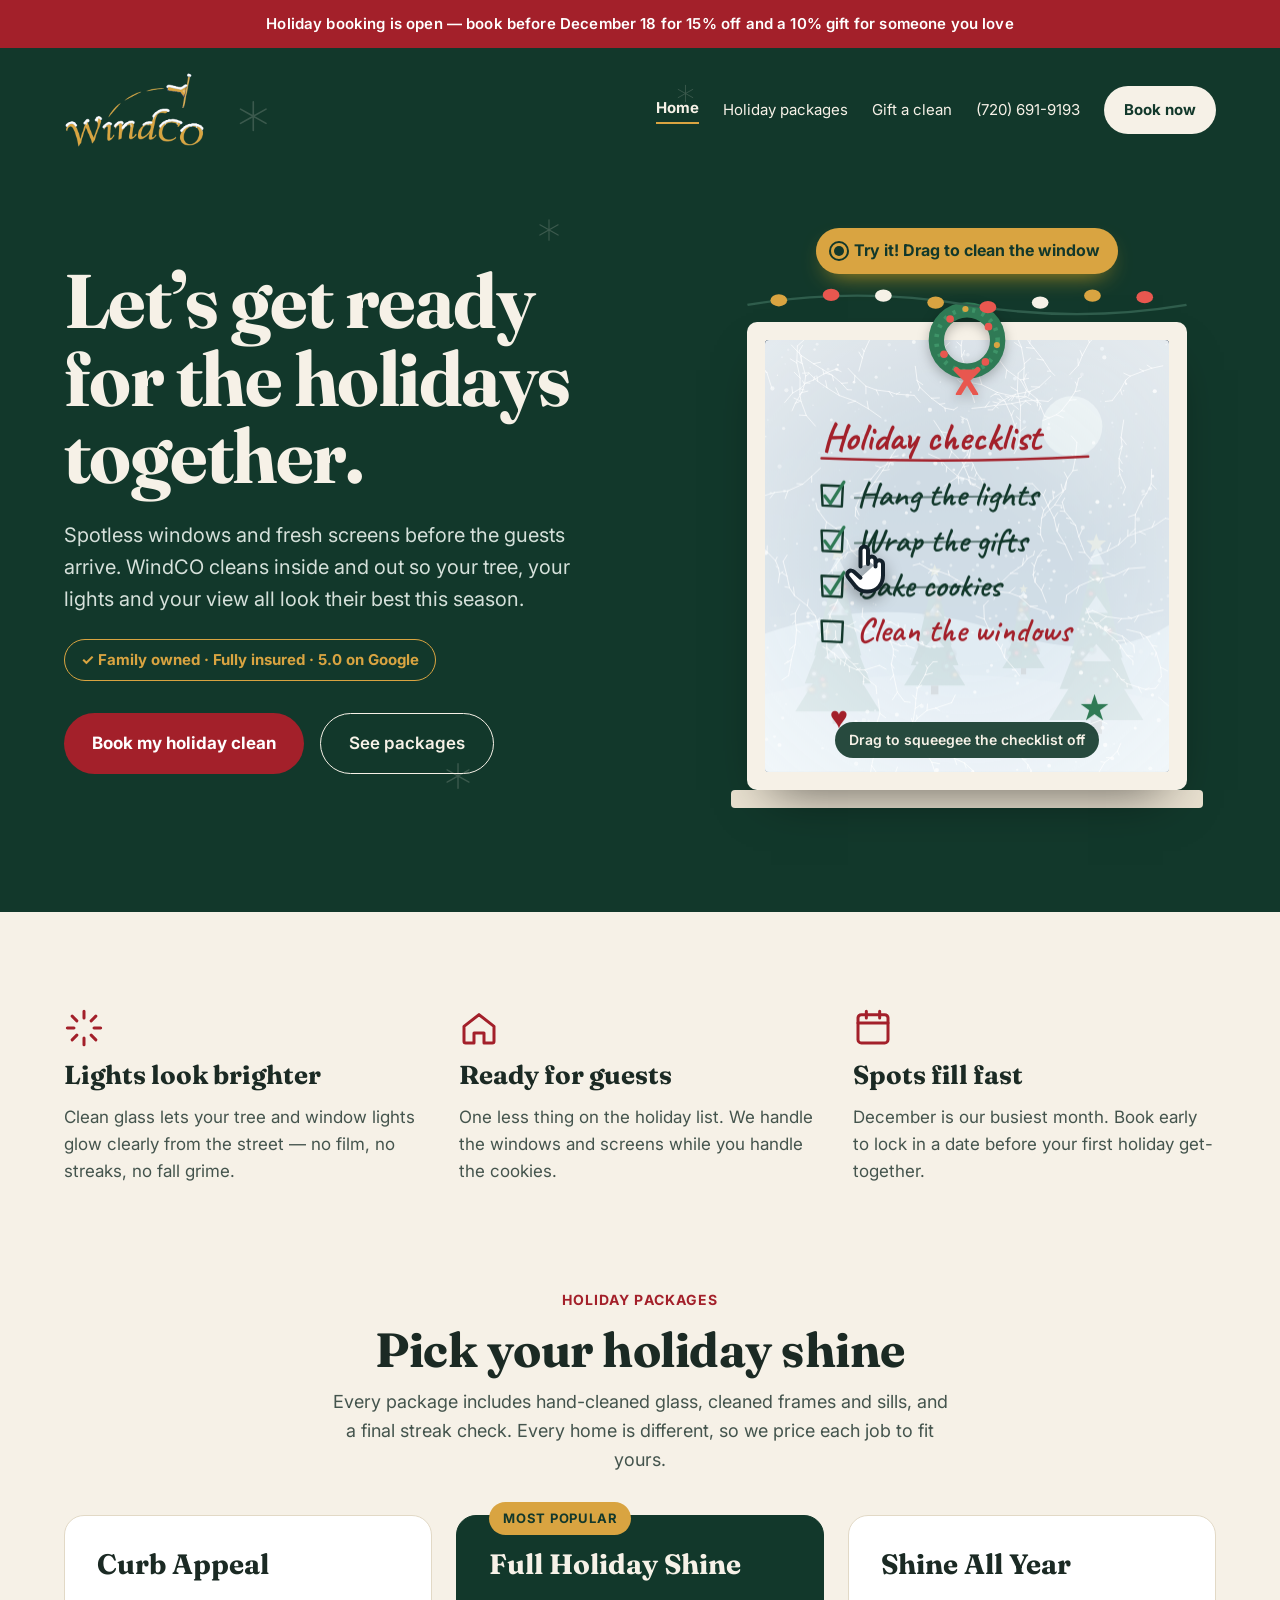
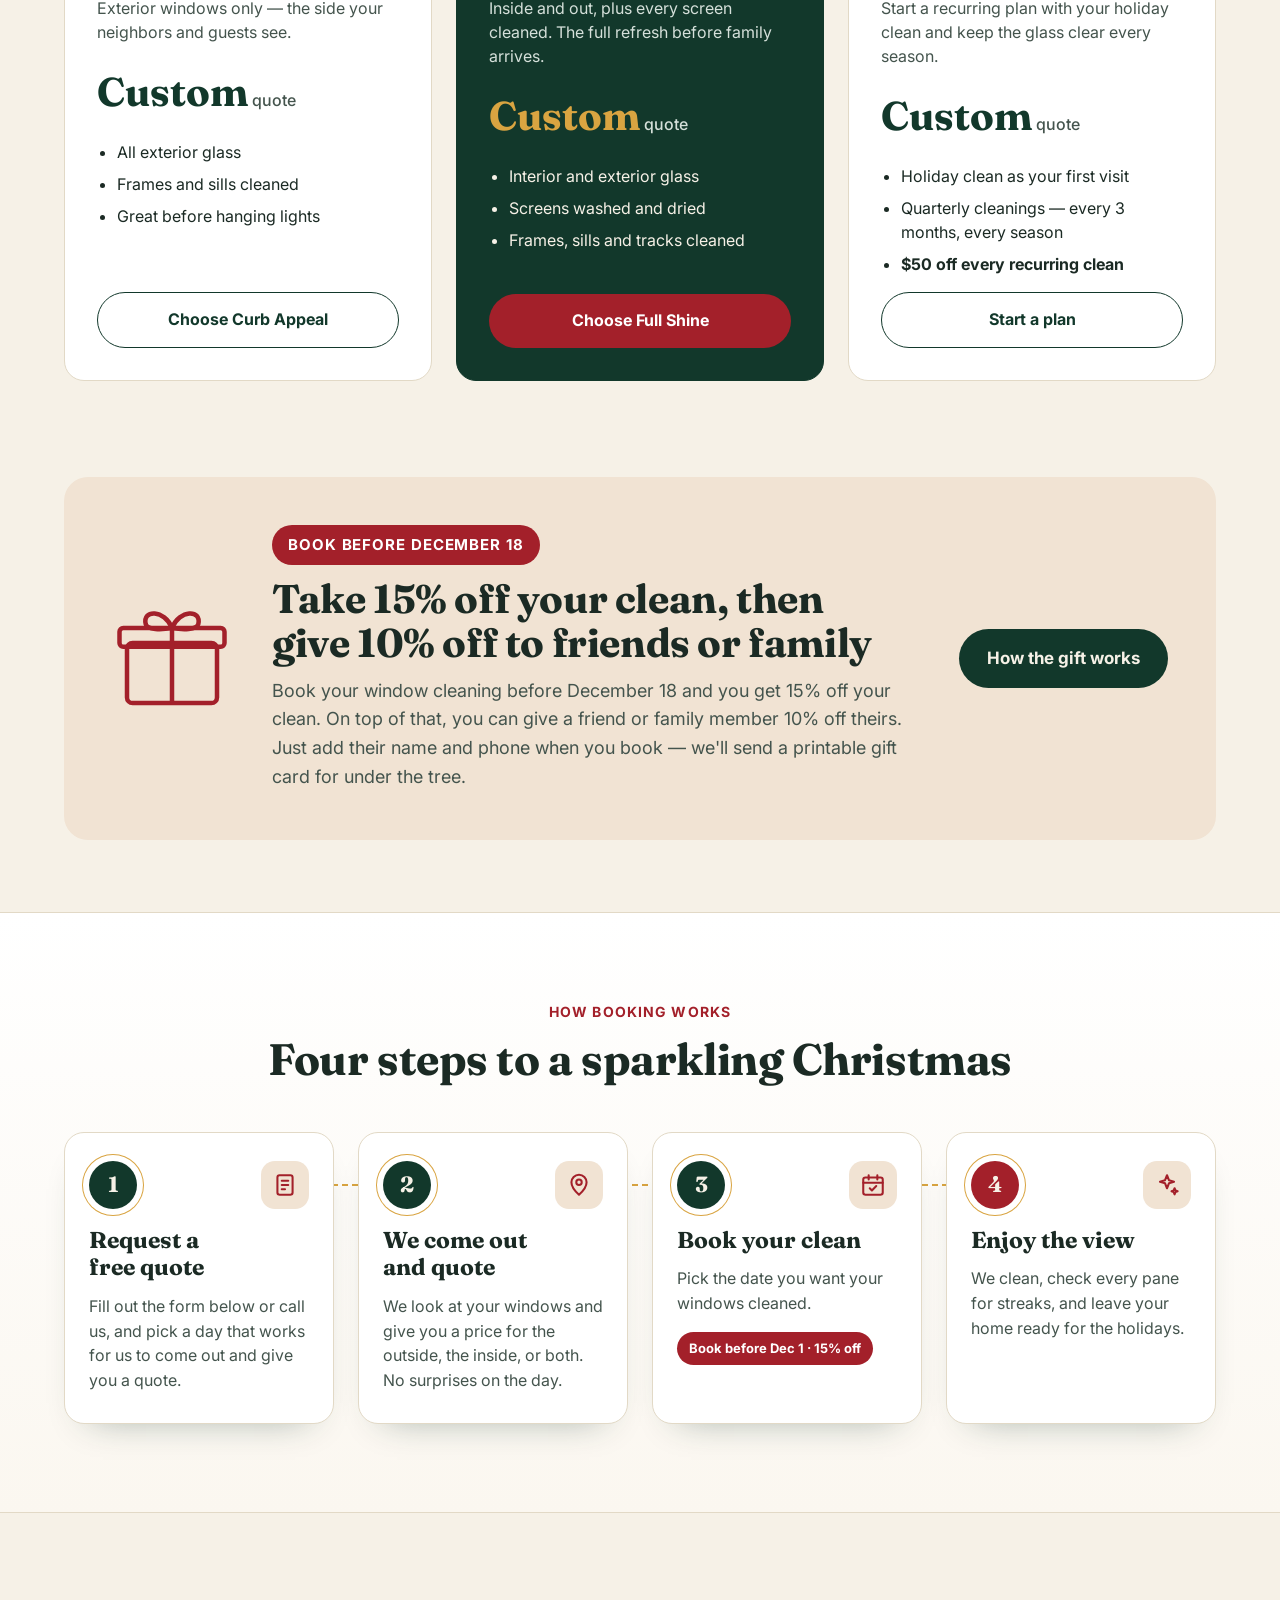
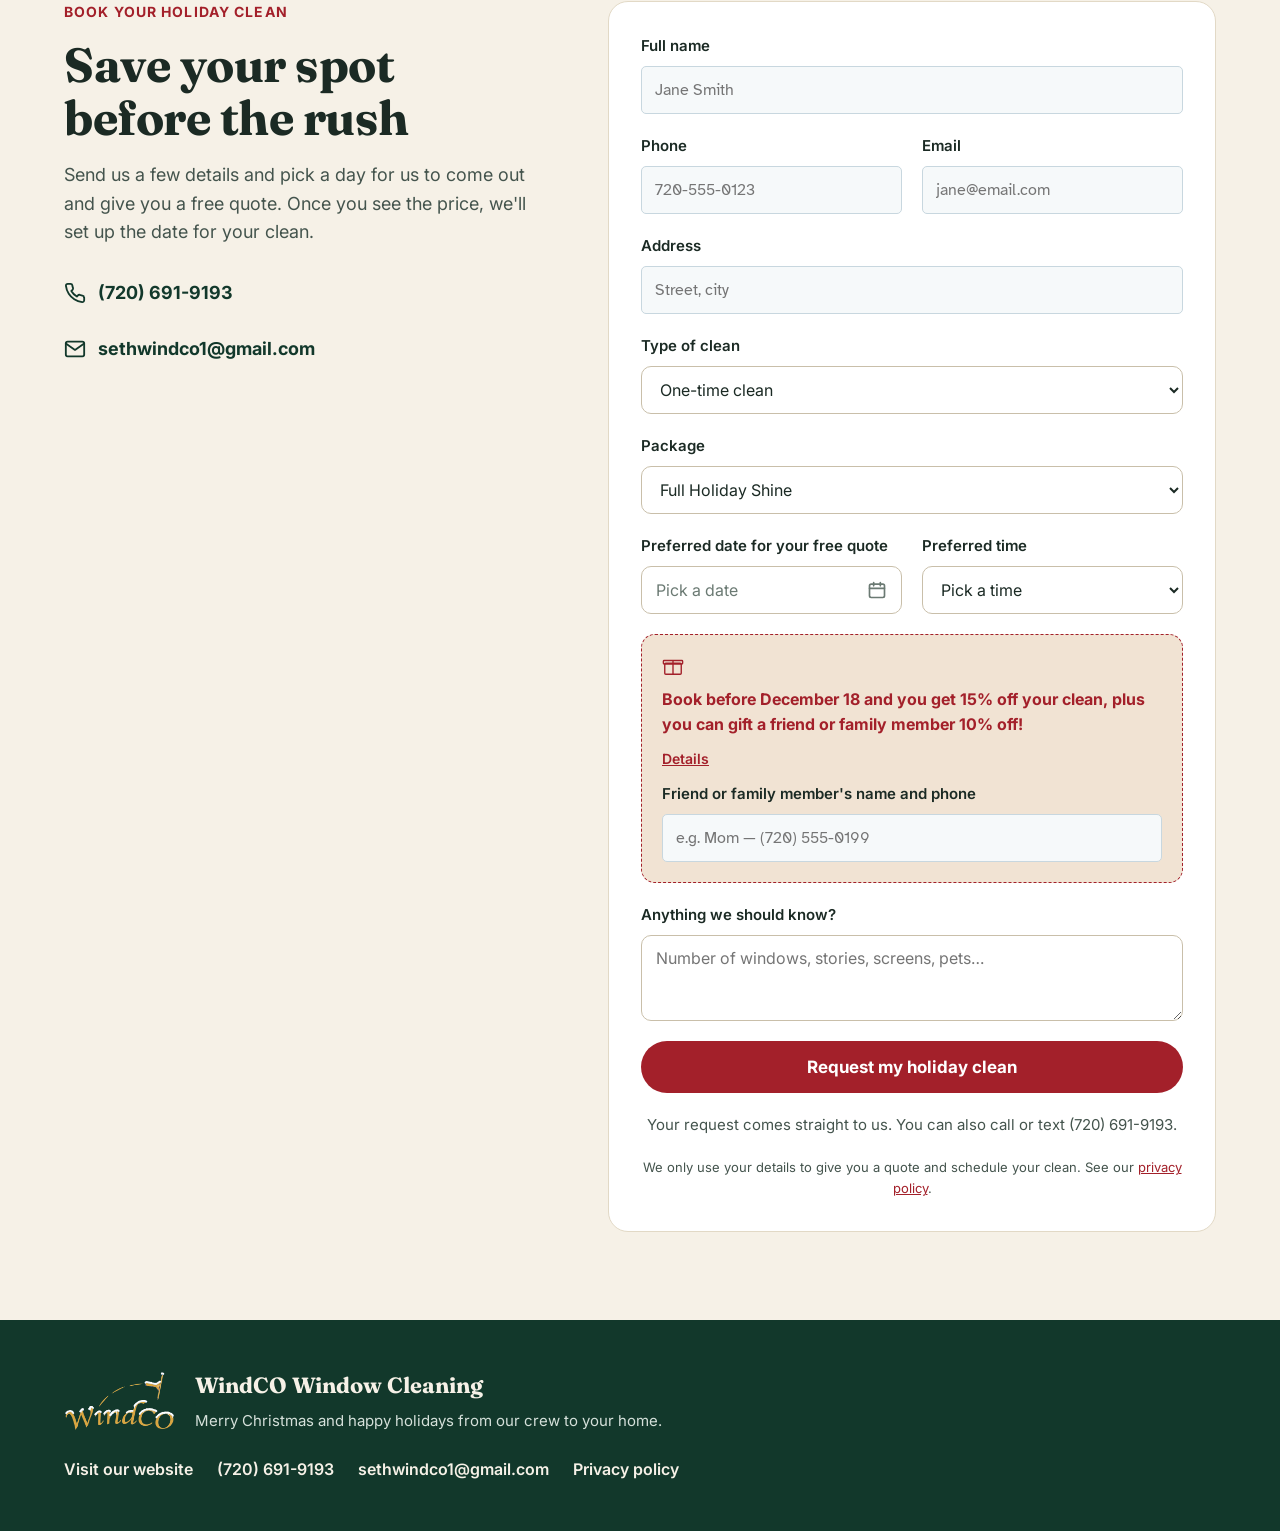
==== commit 1b68ea06: "Add files via upload" ====
--- a/index.html
+++ b/index.html
@@ -1659,7 +1659,7 @@
     };
     if(isEarly(v)){ fields['Early booking (15% off their clean)'] = 'Yes'; fields['Friend/family for 10% off'] = v['lp-family'] || 'Not given'; }
     btn.disabled = true; btn.textContent = 'Sending…';
-    const ok = await windcoSend('Holiday clean request: ' + v['lp-name'], fields, v['lp-email']);
+    const ok = await windcoSend('Holiday clean request: ' + v['lp-name'], fields, v['lp-email'], WINDCO_HOLIDAY_KEY);
     btn.disabled = false; btn.textContent = 'Request my holiday clean';
     if(ok){
       $('lp-form').querySelectorAll('input, textarea').forEach(el => { el.value = ''; }); $('lp-time').value = ''; windcoDateSet('lp-date', ''); update(); $('lp-map').hidden = true;
@@ -1675,9 +1675,10 @@
 
 // Sends a form to WindCO's inbox through Web3Forms (this access key is meant to be public)
 const WINDCO_FORM = 'https://api.web3forms.com/submit';
-const WINDCO_KEY = 'b38318da-f836-40eb-b17c-9f884ef52500';
-async function windcoSend(subject, fields, replyTo){
-  const data = Object.assign({access_key: WINDCO_KEY, subject: subject, from_name: 'WindCO Website'}, fields);
+const WINDCO_KEY = 'b38318da-f836-40eb-b17c-9f884ef52500';         // main Free Quote form
+const WINDCO_HOLIDAY_KEY = '8caabbf9-af7d-4c61-a52c-7aff5cb2e4ea'; // holiday booking form
+async function windcoSend(subject, fields, replyTo, key){
+  const data = Object.assign({access_key: key || WINDCO_KEY, subject: subject, from_name: 'WindCO Website'}, fields);
   if(replyTo) data.replyto = replyTo;
   const send = fetch(WINDCO_FORM, {method: 'POST', headers: {'Content-Type': 'application/json', 'Accept': 'application/json'}, body: JSON.stringify(data)})
     .then(async res => {
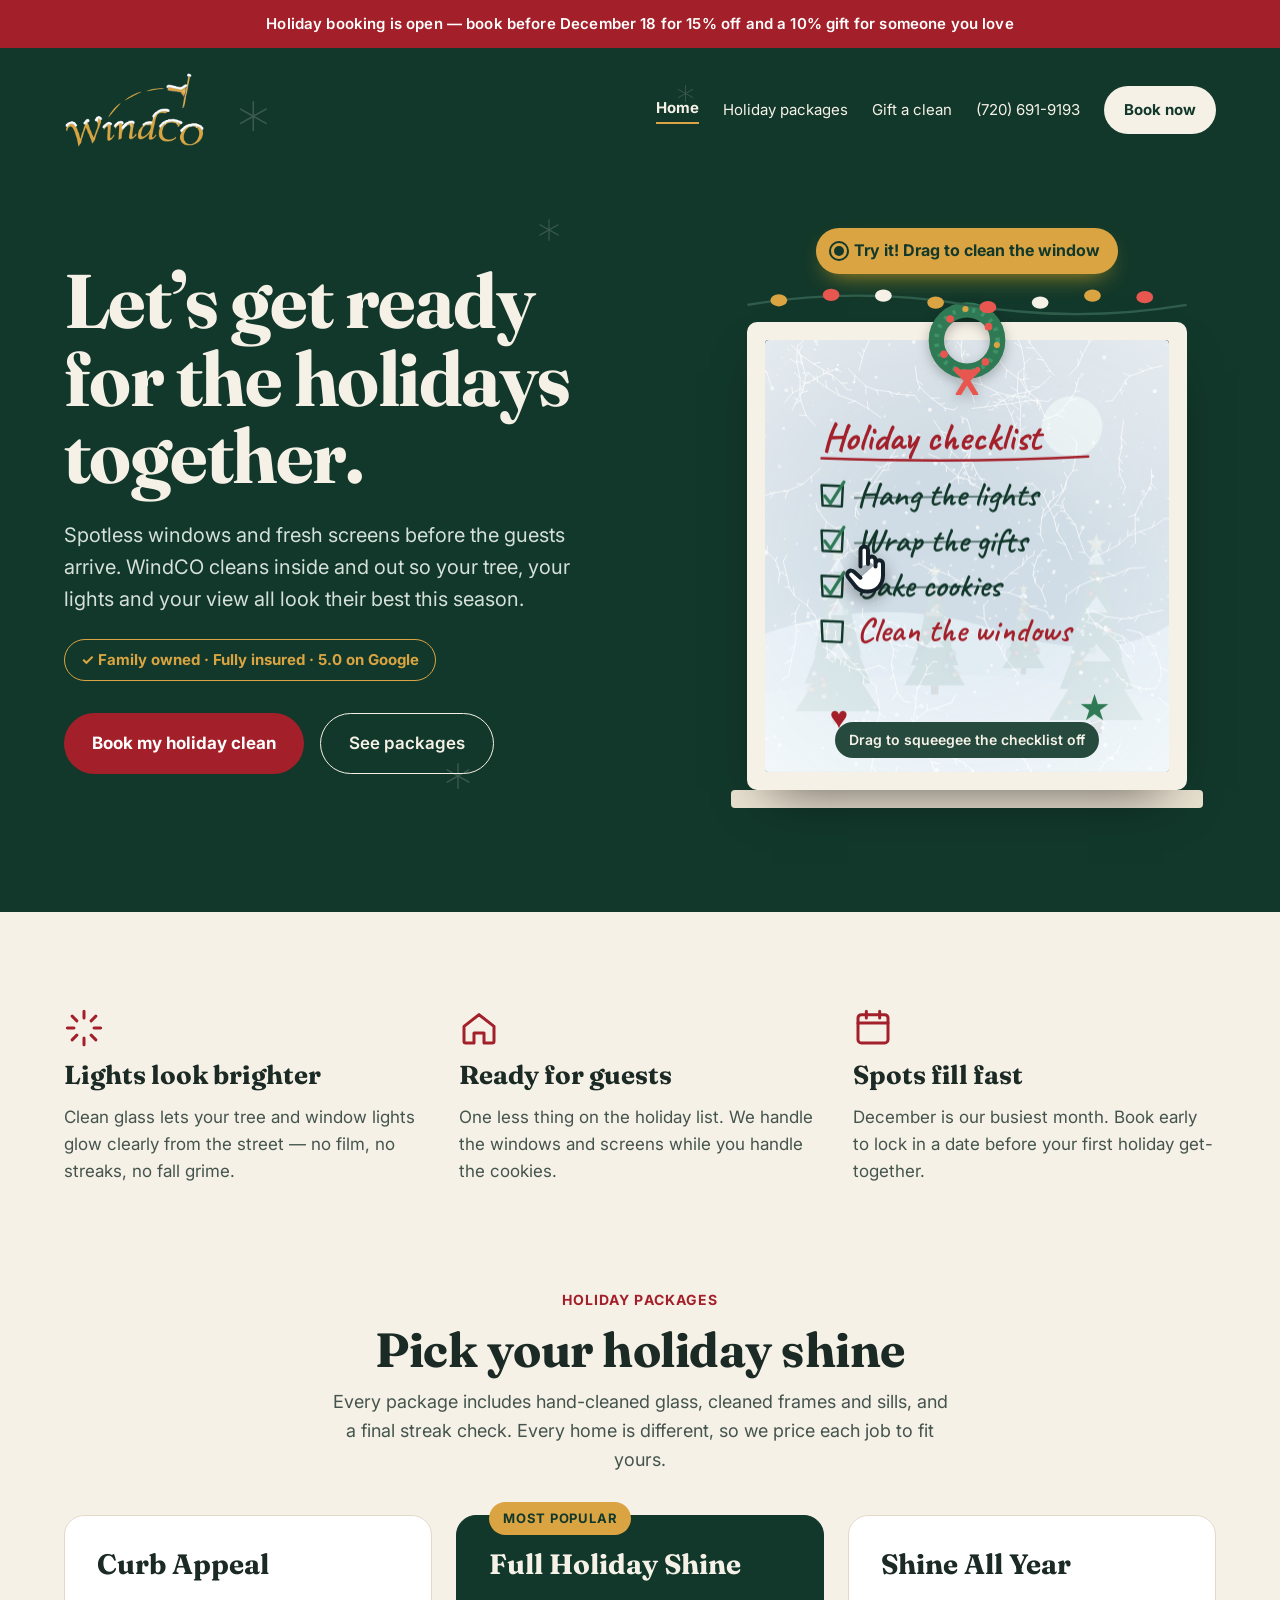
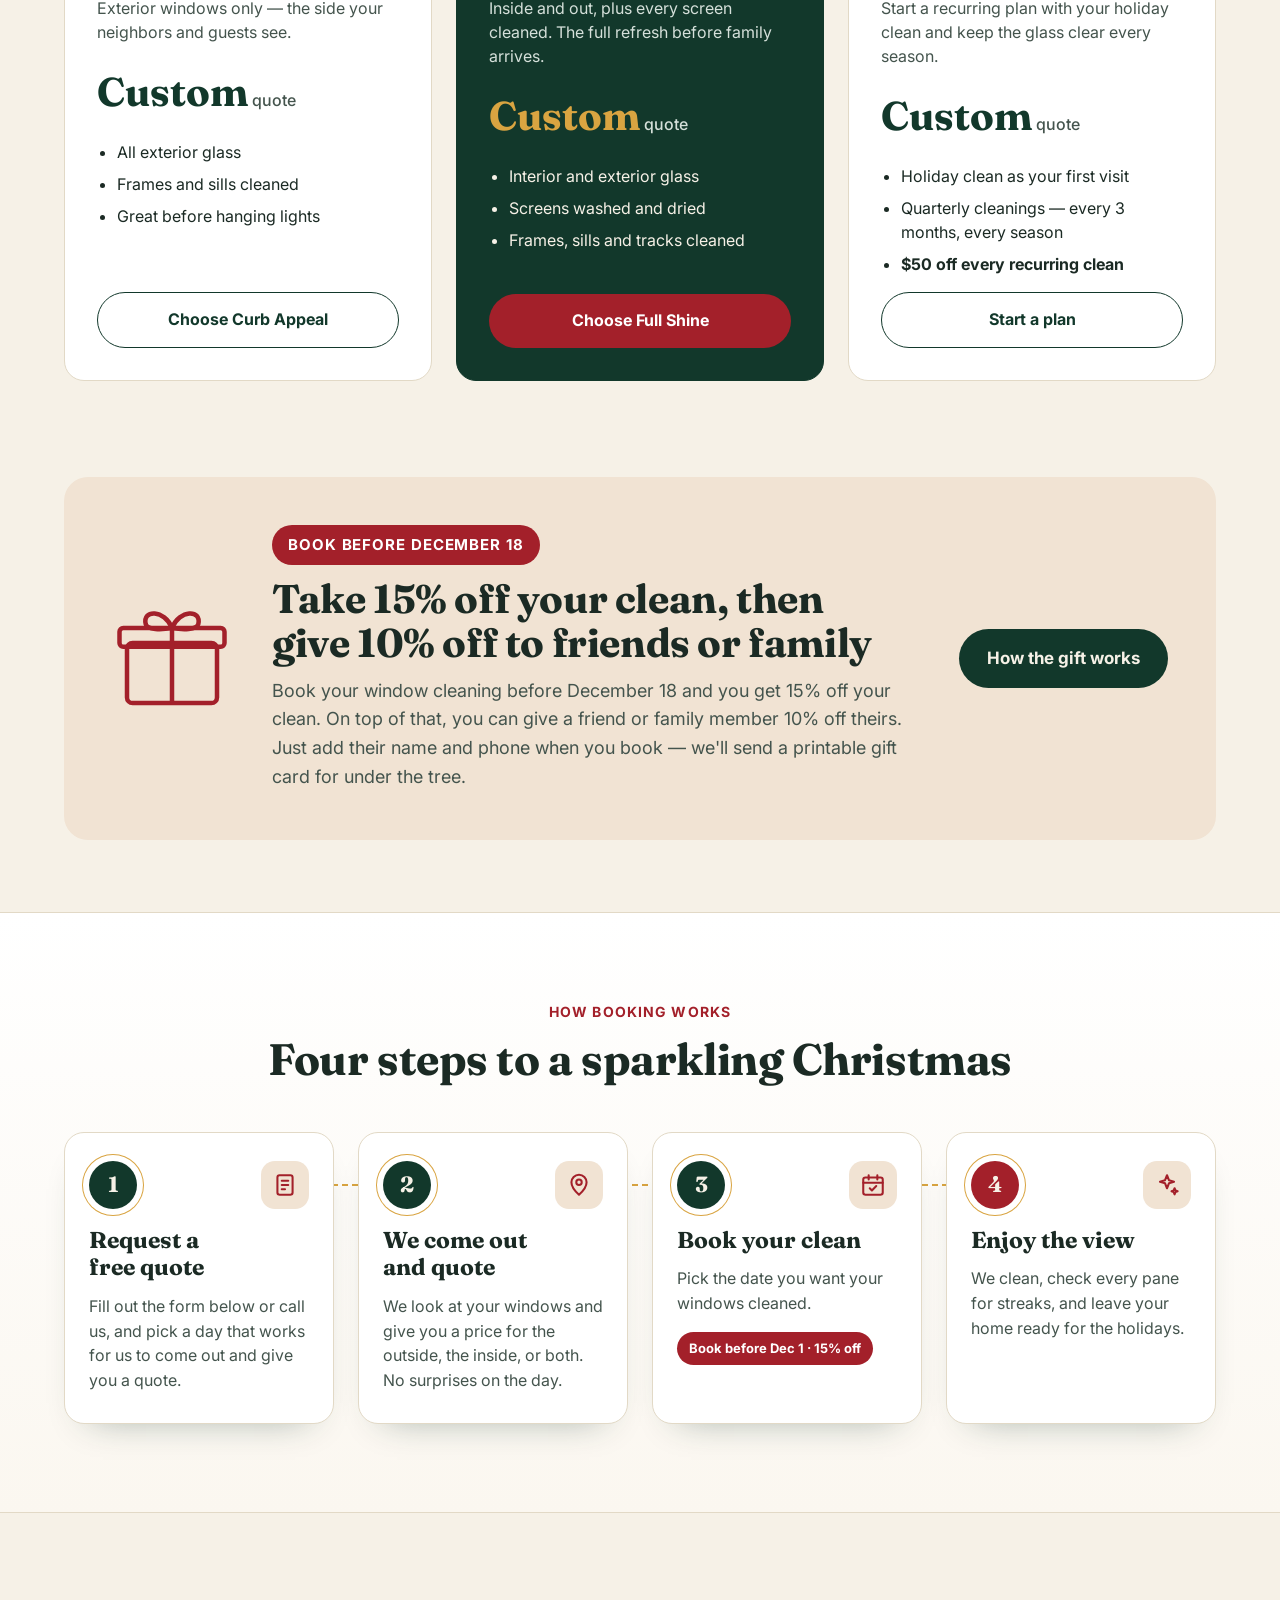
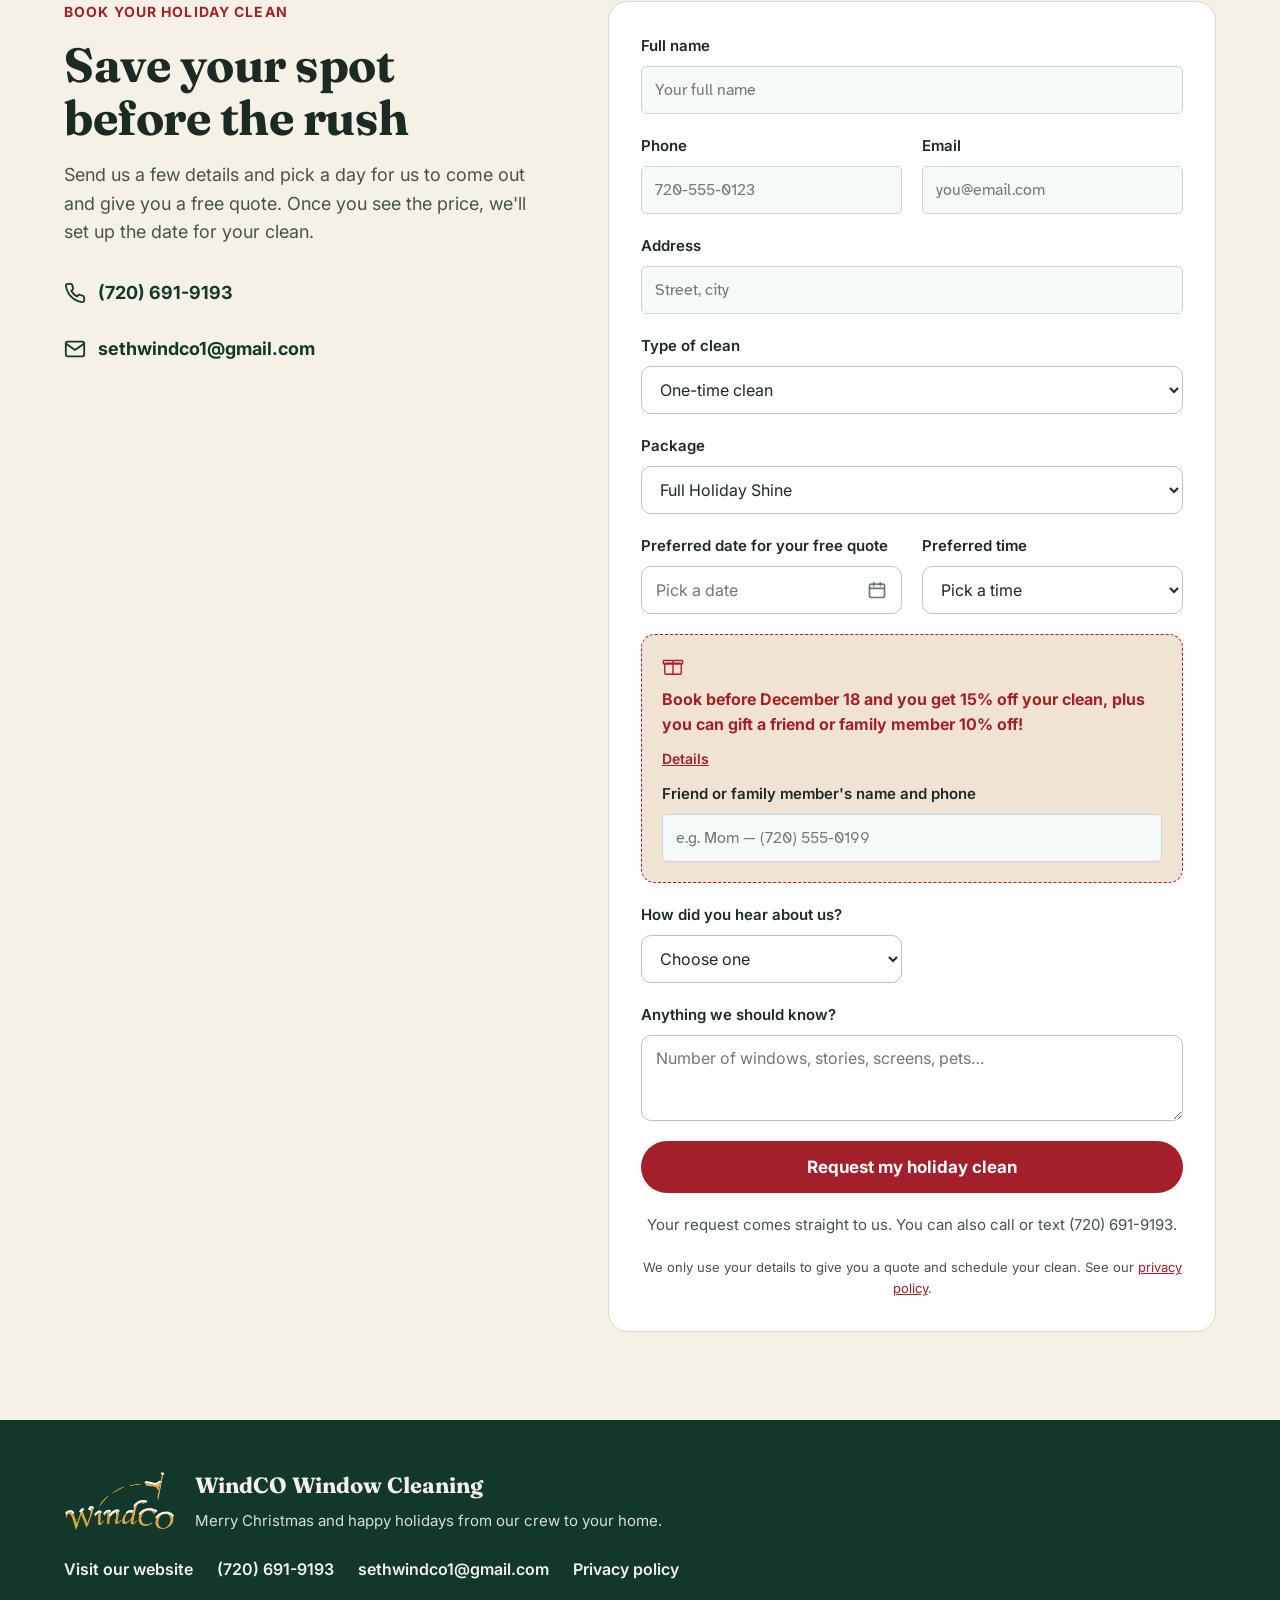
==== commit 88f5ca2b: "Add files via upload" ====
--- a/index.html
+++ b/index.html
@@ -5,7 +5,7 @@
 <meta name="viewport" content="width=device-width, initial-scale=1">
 <title>WindCO Window Cleaning | Colorado Window, Screen &amp; Gutter Cleaning</title>
 <link rel="canonical" href="https://windco.co/">
-<link rel="icon" type="image/png" href="[data-uri]">
+<link rel="icon" type="image/png" href="images/favicon.png">
 <meta property="og:type" content="website">
 <meta property="og:site_name" content="WindCO Window Cleaning">
 <meta property="og:title" content="WindCO Window Cleaning: let's get ready for the holidays together">
@@ -33,400 +33,14 @@
 <link rel="preconnect" href="https://fonts.googleapis.com">
 <link rel="preconnect" href="https://fonts.gstatic.com" crossorigin>
 <link href="https://fonts.googleapis.com/css2?family=Instrument+Serif:ital@0;1&family=Atkinson+Hyperlegible:ital,wght@0,400;0,700;1,400&family=Roboto:wght@400;500&family=Fraunces:opsz,wght@9..144,500;9..144,700&family=Inter:wght@400;500;600;700&family=Caveat:wght@600;700&display=swap" rel="stylesheet">
-<style>
-  :root{
-    /* Glass and sky: cool, clean neutrals; one squeegee-yellow accent. Layout: split hero with a wipeable window, then ruled sections on a quiet grid. */
-    --ink:#14212B;
-    --ink-soft:#43555F;
-    --paper:#F6F9FA;
-    --glass:#E3EEF3;
-    --line:#C8D7DF;
-    --sky:#1F5670;
-    --accent:#EDB01C;
-    --accent-ink:#2A1F00;
-    --display:'Instrument Serif', 'Iowan Old Style', Georgia, serif;
-    --body:'Atkinson Hyperlegible', 'Segoe UI', system-ui, sans-serif;
-    color-scheme: light;
-  }
-  *{box-sizing:border-box; margin:0; padding:0;}
-  html{scroll-behavior:smooth;}
-  @media (prefers-reduced-motion: reduce){ html{scroll-behavior:auto;} }
-  body{background:var(--paper); color:var(--ink); font-family:var(--body); font-size:17px; line-height:1.6;}
-  img{max-width:100%; display:block;}
-  a{color:inherit;}
-  :focus-visible{outline:3px solid var(--sky); outline-offset:3px; border-radius:4px;}
-  .wrap{max-width:1160px; margin:0 auto; padding:0 24px;}
-
-  /* Header */
-  .top{position:sticky; top:0; z-index:20; background:rgba(246,249,250,0.92); backdrop-filter:blur(8px); border-bottom:1px solid var(--line);}
-  .top .wrap{display:flex; align-items:center; justify-content:space-between; gap:20px; height:74px;}
-  .logo img{height:52px; width:auto;}
-  .top nav{display:flex; gap:26px; align-items:center;}
-  .top nav a{text-decoration:none; font-size:15px; color:var(--ink-soft);}
-  .top nav a:hover{color:var(--ink);}
-  .phone-pill{display:inline-flex; align-items:center; gap:8px; font-weight:700; text-decoration:none; font-size:15px; padding:9px 16px; border-radius:999px; background:var(--ink); color:var(--paper);}
-  .phone-pill:hover{background:var(--sky);}
-  .top nav a.phone-pill{color:var(--paper);}
-  .tabs{display:flex; gap:4px;}
-  .top nav a.tab{padding:8px 14px; border-radius:999px; color:var(--ink-soft); font-weight:700; white-space:nowrap;}
-  .top nav a.tab:hover{background:var(--glass); color:var(--ink);}
-  .top nav a.tab[aria-selected="true"]{background:var(--glass); color:var(--ink); box-shadow:inset 0 -2px 0 var(--accent);}
-  [data-page]{display:none; scroll-margin-top:160px;}
-  [data-page].on{display:block;}
-  main{min-height:60vh;}
-  main > [data-page].on:first-of-type, main > .on{border-top:none;}
-  @media (max-width:980px){
-    .top .wrap{height:auto; flex-wrap:wrap; padding-top:10px; padding-bottom:0; gap:8px 16px;}
-    .top nav{display:contents;}
-    .phone-pill{margin-left:auto;}
-    .tabs{order:3; width:100%; overflow-x:auto; padding:2px 0 10px; scrollbar-width:none;}
-    .tabs::-webkit-scrollbar{display:none;}
-  }
-
-  /* Hero */
-  .hero{padding:56px 0 72px;}
-  .hero .wrap{display:grid; grid-template-columns: 1fr 1.08fr; gap:56px; align-items:center;}
-  .eyebrow{font-size:13px; letter-spacing:0.14em; text-transform:uppercase; color:var(--sky); font-weight:700;}
-  h1{font-family:var(--display); font-weight:400; font-size:clamp(46px, 6.4vw, 84px); line-height:0.98; letter-spacing:-0.01em; margin:16px 0 22px; text-wrap:balance;}
-  h1 em{font-style:italic; color:var(--sky);}
-  .lede{font-size:19px; color:var(--ink-soft); max-width:30em;}
-  .ctas{display:flex; flex-wrap:wrap; gap:14px; margin-top:30px; align-items:center;}
-  .btn{display:inline-flex; align-items:center; justify-content:center; gap:10px; font-family:var(--body); font-weight:700; font-size:16px; padding:15px 24px; border-radius:6px; border:2px solid transparent; cursor:pointer; text-decoration:none; transition:transform .15s, background .15s;}
-  .btn-primary{background:var(--accent); color:var(--accent-ink);}
-  .btn-primary:hover{transform:translateY(-1px); background:#F5BE33;}
-  .btn-ghost{border-color:var(--ink); color:var(--ink); background:transparent;}
-  .btn-ghost:hover{background:var(--ink); color:var(--paper);}
-  .hero-facts{display:flex; flex-wrap:wrap; gap:8px 22px; margin-top:28px; font-size:15px; color:var(--ink-soft);}
-  .hero-facts span::before{content:''; display:inline-block; width:8px; height:8px; border-radius:50%; background:var(--accent); margin-right:8px; vertical-align:1px;}
-
-  .window{position:relative; background:#2B3A44; padding:14px; border-radius:6px; box-shadow:0 30px 60px -30px rgba(20,33,43,0.55);}
-  .window::before{content:''; position:absolute; inset:-10px -10px auto -10px; height:14px; background:#3A4B56; border-radius:4px;}
-  .window::after{content:''; position:absolute; left:-18px; right:-18px; bottom:-14px; height:14px; background:#3A4B56; border-radius:3px;}
-  .pane{position:relative; aspect-ratio: 5 / 4; overflow:hidden; border-radius:2px; touch-action:none; cursor:none; user-select:none;}
-  .pane canvas{position:absolute; inset:0; width:100%; height:100%;}
-  .wipe-hint{position:absolute; left:12px; top:12px; right:12px; width:fit-content; font-size:14px; background:rgba(20,33,43,0.82); color:#fff; padding:7px 13px; border-radius:6px; pointer-events:none;}
-  .done{position:absolute; inset:auto 12px 12px 12px; background:rgba(255,255,255,0.96); border-radius:8px; padding:18px 20px; cursor:auto; box-shadow:0 14px 34px -14px rgba(20,33,43,0.55); display:grid; gap:6px;}
-  .done[hidden], .wipe-hint[hidden]{display:none;}
-  .done .eyebrow{font-size:12px;}
-  .done strong{font-family:var(--display); font-weight:400; font-size:clamp(24px, 3vw, 32px); line-height:1.05; text-wrap:balance;}
-  .done p{font-size:15px; color:var(--ink-soft); line-height:1.45;}
-  .done .row{display:flex; gap:10px; flex-wrap:wrap; margin-top:8px; align-items:center;}
-  .done .btn{padding:10px 16px; font-size:15px;}
-  .done .close{position:absolute; top:8px; right:10px; background:none; border:none; font-size:22px; line-height:1; color:var(--ink-soft); cursor:pointer; padding:4px 8px;}
-  @media (prefers-reduced-motion: no-preference){ .done:not([hidden]){animation:rise .45s ease-out;} }
-  @keyframes rise{from{transform:translateY(14px); opacity:0;}}
-  .game{display:flex; flex-direction:column; gap:30px;}
-  .controls{display:flex; flex-wrap:wrap; gap:12px 16px; align-items:center;}
-  .tools{display:flex; gap:8px;}
-  .tool-btn{font-family:var(--body); font-size:15px; font-weight:700; display:inline-flex; align-items:center; gap:9px; padding:9px 14px 9px 9px; border-radius:999px; border:1.5px solid var(--line); background:#fff; color:var(--ink); cursor:pointer;}
-  .tool-btn b{display:inline-grid; place-items:center; width:24px; height:24px; border-radius:50%; background:var(--glass); font-size:13px;}
-  .tool-btn.active{background:var(--ink); border-color:var(--ink); color:#fff;}
-  .tool-btn.active b{background:var(--accent); color:var(--accent-ink);}
-  .tool-btn.nudge{border-color:var(--accent); box-shadow:0 0 0 4px rgba(237,176,28,0.3);}
-  @media (prefers-reduced-motion: no-preference){ .tool-btn.nudge{animation:nudge 1.2s ease-in-out infinite;} }
-  @keyframes nudge{50%{box-shadow:0 0 0 8px rgba(237,176,28,0.12);}}
-  .meter{display:flex; align-items:center; gap:10px; flex:1 1 260px;}
-  .meter .track{flex:1; height:8px; background:var(--glass); border-radius:999px; overflow:hidden;}
-  .meter .fill{height:100%; width:0; background:var(--sky); border-radius:999px; transition:width .25s;}
-  .meter span{font-size:14px; font-weight:700; font-variant-numeric:tabular-nums; min-width:76px; text-align:right;}
-  .reset{font-family:var(--body); font-size:14px; background:none; border:none; color:var(--ink-soft); text-decoration:underline; cursor:pointer; padding:6px;}
-  @media (max-width:900px){ .hero .wrap{grid-template-columns:1fr; gap:44px;} .window{max-width:560px;} }
-
-  /* Section scaffolding */
-  section{padding:84px 0; border-top:1px solid var(--line);}
-  .sec-head{display:grid; grid-template-columns: 260px 1fr; gap:32px; margin-bottom:44px; align-items:end;}
-  .sec-head .eyebrow{align-self:start; padding-top:14px;}
-  h2{font-family:var(--display); font-weight:400; font-size:clamp(36px, 4.4vw, 54px); line-height:1.04; text-wrap:balance;}
-  h3{font-size:20px; font-weight:700; line-height:1.3;}
-  @media (max-width:760px){ .sec-head{grid-template-columns:1fr; gap:10px;} .sec-head .eyebrow{padding-top:0;} }
-
-  /* Services */
-  .services{display:grid; grid-template-columns:repeat(3, 1fr); border-top:2px solid var(--ink);}
-  .svc{padding:30px 28px 36px; border-right:1px solid var(--line); border-bottom:1px solid var(--line);}
-  .svc:nth-child(3n+1){padding-left:0;}
-  .svc:nth-child(3n){border-right:none; padding-right:0;}
-  .svc .tag{font-size:13px; color:var(--sky); font-weight:700; letter-spacing:0.08em; font-variant-numeric:tabular-nums;}
-  .svc h3{margin:8px 0 10px; font-family:var(--display); font-weight:400; font-size:30px; line-height:1.1;}
-  .svc p{color:var(--ink-soft);}
-  .svc ul{list-style:none; margin-top:16px; display:grid; gap:8px; font-size:16px;}
-  .svc li{padding-left:22px; position:relative;}
-  .svc li::before{content:''; position:absolute; left:0; top:11px; width:12px; height:2px; background:var(--accent);}
-  .svc-cta{background:var(--glass); display:flex; flex-direction:column; gap:10px; align-items:flex-start; justify-content:center;}
-  .svc-cta .btn{margin-top:8px;}
-  .services .svc-cta{padding:30px 28px;}
-  @media (max-width:900px){ .services{grid-template-columns:1fr 1fr;} .svc, .svc:nth-child(3n+1), .svc:nth-child(3n){padding:26px 22px 30px; border-right:1px solid var(--line);} .svc:nth-child(2n){border-right:none;} .svc:nth-child(2n+1){padding-left:0;} .services .svc-cta{padding:26px 22px;} }
-  @media (max-width:600px){ .services{grid-template-columns:1fr;} .svc, .svc:nth-child(n){padding:24px 0; border-right:none;} .services .svc-cta{padding:24px 20px;} }
-
-  /* About */
-  #about{padding:110px 0 120px;}
-  .about{display:grid; grid-template-columns:1.3fr 0.7fr; gap:72px; align-items:start;}
-  .about-text .eyebrow{font-size:15px;}
-  .about-text h2{margin:16px 0 30px; font-size:clamp(46px, 6vw, 80px); line-height:1;}
-  .about-text p{max-width:34em; color:var(--ink-soft); font-size:clamp(19px, 1.7vw, 22px); line-height:1.6;}
-  .about-text p + p{margin-top:20px;}
-  .about-facts{display:grid; gap:0; border-top:3px solid var(--ink); margin-top:10px;}
-  .about-facts div{padding:24px 0; border-bottom:1px solid var(--line);}
-  .about-facts dt{font-size:14px; letter-spacing:0.1em; text-transform:uppercase; color:var(--sky); font-weight:700;}
-  .about-facts dd{font-size:22px; font-weight:700; margin-top:6px; line-height:1.35;}
-  .about-facts .stars{color:var(--accent); letter-spacing:3px; font-size:24px;}
-  .about-facts a{text-decoration:none;} .about-facts a:hover{text-decoration:underline;}
-  @media (max-width:860px){ .about{grid-template-columns:1fr; gap:32px;} }
-
-
-  /* Holiday landing pages */
-  .holiday-bar{display:block; background:#A3202A; color:#fff; text-align:center; font-size:14px; font-weight:700; padding:9px 16px; text-decoration:none;}
-  .holiday-bar:hover{background:#8C1B24;}
-  body.lp-mode{background:#F6F1E7;}
-  body.lp-mode .top, body.lp-mode > footer, body.lp-mode .holiday-bar{display:none;}
-  .lp{font-family:Inter, system-ui, sans-serif; color:#1B2A24; background:#F6F1E7;}
-  .lp a{color:#A3202A;}
-  .lp h1, .lp h2, .lp h3{text-wrap:balance;}
-  .lp-nav{display:flex; flex-wrap:wrap; align-items:center; justify-content:space-between; gap:16px; padding:24px 0;}
-  .lp-links{display:flex; flex-wrap:wrap; align-items:center; gap:10px 24px; font-size:15px;}
-  .lp .lp-links a{color:#F6F1E7; text-decoration:none;}
-  .lp .lp-links a:hover{text-decoration:underline;}
-  .lp .lp-links a.lp-home{font-weight:700; border-bottom:2px solid #D9A441; padding-bottom:2px;}
-  .lp .lp-links a.lp-pill{background:#F6F1E7; color:#12382B; font-weight:700; padding:12px 20px; border-radius:999px; min-height:44px; box-sizing:border-box; display:inline-flex; align-items:center;}
-  .lp .lp-links a.lp-pill:hover{text-decoration:none; background:#fff;}
-  .lp .lp-btn{text-decoration:none; font-weight:700; font-size:17px; padding:16px 28px; border-radius:999px; min-height:52px; box-sizing:border-box; display:inline-flex; align-items:center; text-align:center;}
-  .lp .lp-btn-red{background:#A3202A; color:#fff;}
-  .lp .lp-btn-red:hover{background:#8C1B24; color:#fff;}
-  .lp .lp-btn-green{background:#12382B; color:#F6F1E7;}
-  .lp .lp-btn-green:hover{background:#0C2A20; color:#F6F1E7;}
-  .lp .lp-btn-outline-light{border:1.5px solid #F6F1E7; color:#F6F1E7; font-weight:600;}
-  .lp .lp-btn-outline-light:hover{background:rgba(246,241,231,0.1); color:#F6F1E7;}
-  .lp .lp-btn-outline-dark{border:1.5px solid #12382B; color:#12382B;}
-  .lp .lp-btn-outline-dark:hover{background:#12382B; color:#F6F1E7;}
-  .lp-col{display:flex; flex-direction:column; gap:12px;}
-  .lp .lp-h3{margin:0; font-family:Fraunces, Georgia, serif; font-size:26px; font-weight:700; line-height:1.2;}
-  .lp .lp-h2{margin:0; font-family:Fraunces, Georgia, serif; font-size:clamp(34px, 4vw, 48px); font-weight:700; letter-spacing:-0.01em; line-height:1.1; color:#1B2A24;}
-  .lp-p{margin:0; font-size:17px; line-height:1.6; color:#44544D;}
-  .lp-eyebrow{font-size:14px; font-weight:700; letter-spacing:0.08em; text-transform:uppercase; color:#A3202A;}
-  .lp-pkg{background:#fff; border:1px solid #E2D9C6; border-radius:20px; padding:32px; display:flex; flex-direction:column; gap:16px;}
-  .lp .lp-pkg-title{margin:0; font-family:Fraunces, Georgia, serif; font-size:28px; font-weight:700; line-height:1.15;}
-  .lp-price{font-family:Fraunces, Georgia, serif; font-size:40px; font-weight:700;}
-  .lp-price span{font-family:Inter, sans-serif; font-size:16px; font-weight:500;}
-  .lp-list{margin:0; padding-left:20px; display:flex; flex-direction:column; gap:8px; font-size:16px; line-height:1.5;}
-  .lp .lp-pkg-btn{margin-top:auto; justify-content:center; font-size:16px; padding:14px 20px; min-height:48px;}
-  .lp-num{width:52px; height:52px; border-radius:999px; background:#12382B; color:#F6F1E7; font-family:Fraunces, Georgia, serif; font-size:24px; font-weight:700; display:flex; align-items:center; justify-content:center;}
-  .lp .lp-step{margin:0; font-size:20px; font-weight:700; font-family:Inter, sans-serif;}
-  .lp-card{background:#fff; border:1px solid #E2D9C6; border-radius:20px; padding:32px; display:flex; flex-direction:column; gap:14px;}
-  .lp .lp-card-title{margin:0; font-family:Fraunces, Georgia, serif; font-size:24px; font-weight:700;}
-  .lp-who{background:rgba(246,241,231,0.08); border:1px solid rgba(246,241,231,0.22); border-radius:16px; padding:20px; display:flex; flex-direction:column; gap:8px;}
-  .lp-who div{color:#D9A441; font-weight:700; font-size:17px;}
-  .lp-who p{font-size:15px; line-height:1.5; color:#D5E0DA;}
-  .lp-faq{background:#fff; border:1px solid #E2D9C6; border-radius:16px; padding:24px; display:flex; flex-direction:column; gap:8px;}
-  .lp .lp-faq h3{margin:0; font-size:19px; font-weight:700; font-family:Inter, sans-serif;}
-  .lp-faq p{font-size:16px; line-height:1.6; color:#44544D;}
-  .lp .lp-contact{display:flex; align-items:center; gap:12px; color:#12382B; text-decoration:none; font-weight:700; min-height:44px;}
-  .lp-form{flex:1 1 480px; min-width:0; background:#fff; border:1px solid #E2D9C6; border-radius:20px; padding:32px; display:grid; grid-template-columns:repeat(2, minmax(0, 1fr)); gap:20px; box-sizing:border-box;}
-  .lp-span2{grid-column:span 2;}
-  .lp-label{display:flex; flex-direction:column; gap:8px; font-size:15px; font-weight:600; font-family:Inter, sans-serif;}
-  .lp-form input, .lp-form select, .lp-form textarea{border:1px solid #C9BFAA; border-radius:10px; padding:12px 14px; font-size:16px; min-height:48px; box-sizing:border-box; background:#fff; color:#1B2A24; font-family:Inter, sans-serif; font-weight:400;}
-  .lp-form textarea{resize:vertical;}
-  .lp-form input:focus, .lp-form select:focus, .lp-form textarea:focus{outline:2px solid #12382B; outline-offset:1px; border-color:#12382B;}
-  #lp-early[hidden], #lp-late[hidden]{display:none !important;}
-  .lp #lp-send:disabled{opacity:0.7; cursor:wait;}
-  #lp-status.ok{color:#12382B; font-weight:700; background:#E3F0E8; border-radius:12px; padding:14px;}
-  #lp-status.err{color:#A3202A; font-weight:600;}
-  /* Holiday booking steps */
-  .lps-wrap{background:linear-gradient(180deg,#FFFFFF 0%,#FBF7F0 100%); border-top:1px solid #E2D9C6; border-bottom:1px solid #E2D9C6;}
-  .lps{list-style:none; margin:0; padding:0; display:grid; grid-template-columns:repeat(4, minmax(0,1fr)); gap:24px; position:relative;}
-  .lps::before{content:""; position:absolute; top:52px; left:12%; right:12%; border-top:2px dashed #D9A441; z-index:0;}
-  .lps-card{position:relative; z-index:1; background:#fff; border:1px solid #E2D9C6; border-radius:20px; padding:28px 24px 30px; display:flex; flex-direction:column; gap:12px; box-shadow:0 18px 36px -26px rgba(18,56,43,0.45); transition:transform .2s, box-shadow .2s;}
-  .lps-card:hover{transform:translateY(-4px); box-shadow:0 24px 44px -24px rgba(18,56,43,0.5);}
-  .lps-top{display:flex; align-items:center; justify-content:space-between; margin-bottom:6px;}
-  .lps-num{width:48px; height:48px; border-radius:50%; background:#12382B; color:#F6F1E7; font-family:Fraunces, Georgia, serif; font-size:22px; font-weight:700; display:grid; place-items:center; box-shadow:0 0 0 6px #fff, 0 0 0 7px #D9A441;}
-  .lps-card:last-child .lps-num{background:#A3202A;}
-  .lps-icon{width:48px; height:48px; border-radius:14px; background:#F1E3D3; color:#A3202A; display:grid; place-items:center;}
-  .lp .lps-title{margin:0; font-family:Fraunces, Georgia, serif; font-size:23px; font-weight:700; line-height:1.2; color:#1B2A24;}
-  .lps-card p{margin:0; font-size:16px; line-height:1.55; color:#44544D;}
-  .lps-tag{align-self:flex-start; margin-top:4px; background:#A3202A; color:#fff; font-size:13px; font-weight:700; padding:6px 12px; border-radius:999px;}
-  @media (prefers-reduced-motion: reduce){ .lps-card{transition:none;} .lps-card:hover{transform:none;} }
-  @media (max-width:980px){ .lps{grid-template-columns:repeat(2, minmax(0,1fr));} .lps::before{display:none;} }
-  @media (max-width:560px){ .lps{grid-template-columns:1fr; gap:16px;} }
-  /* "you can clean this window" cues */
-  .try-label{display:inline-flex; align-self:flex-start; align-items:center; gap:10px; font-weight:700; font-size:16px; padding:10px 18px; border-radius:999px; background:var(--accent); color:var(--accent-ink); box-shadow:0 10px 24px -12px rgba(237,176,28,0.9);}
-  .try-label .dot{width:10px; height:10px; border-radius:50%; background:currentColor; position:relative;}
-  .try-label.holiday{background:#D9A441; color:#12382B; margin:0 auto 14px; align-self:center;}
-  .try-hand{position:absolute; left:18%; top:46%; z-index:5; pointer-events:none; filter:drop-shadow(0 6px 8px rgba(0,0,0,0.35)); transition:opacity .3s;}
-  .try-hand.gone{display:none !important; animation:none !important;}
-  .try-hand .trail{position:absolute; left:20px; top:8px; height:10px; width:0; border-radius:6px; background:rgba(255,255,255,0.85);}
-  @media (prefers-reduced-motion: no-preference){
-    .try-label .dot::after{content:""; position:absolute; inset:-5px; border-radius:50%; border:2px solid currentColor; animation:ping 1.4s ease-out infinite;}
-    .try-hand{animation:swipe 2.4s ease-in-out infinite;}
-  }
-  @keyframes ping{from{transform:scale(.6); opacity:1;} to{transform:scale(1.8); opacity:0;}}
-  @keyframes swipe{0%{transform:translate(0,0) rotate(-8deg); opacity:0;} 12%{opacity:1;} 55%{transform:translate(220%,-10%) rotate(6deg); opacity:1;} 75%,100%{transform:translate(220%,-10%) rotate(6deg); opacity:0;}}
-  /* Holiday checklist window */
-  .xm{position:relative; width:100%; max-width:440px; padding-top:34px;}
-  .xm-lights{position:absolute; top:0; left:-10px; width:calc(100% + 20px); height:46px; z-index:3;}
-  .xm-frame{position:relative; background:#F6F1E7; border-radius:10px; padding:18px; box-shadow:0 24px 50px -24px rgba(0,0,0,0.6);}
-  .xm-pane{position:relative; aspect-ratio: 280 / 300; border-radius:4px; overflow:hidden; touch-action:none; cursor:none; user-select:none; background:#1E3B5A;}
-  .xm-pane canvas{position:absolute; inset:0; width:100%; height:100%;}
-  .xm-mullions{position:absolute; inset:0; pointer-events:none;}
-  .xm-mullions::before{content:""; position:absolute; left:50%; top:0; bottom:0; width:12px; margin-left:-6px; background:#F6F1E7;}
-  .xm-mullions::after{content:""; position:absolute; top:50%; left:0; right:0; height:12px; margin-top:-6px; background:#F6F1E7;}
-  .xm-wreath{position:absolute; left:50%; top:-26px; width:92px; margin-left:-46px; z-index:2; pointer-events:none; filter:drop-shadow(0 4px 6px rgba(0,0,0,0.25));}
-  .xm-sill{height:18px; margin:0 -16px; background:#E9E1D0; border-radius:4px;}
-  .xm-hint{position:absolute; left:50%; bottom:14px; transform:translateX(-50%); white-space:nowrap; font-size:14px; font-weight:600; background:rgba(18,56,43,0.9); color:#F6F1E7; padding:7px 14px; border-radius:999px; pointer-events:none; transition:opacity .4s;}
-  .xm-done{position:absolute; left:12px; right:12px; bottom:12px; background:rgba(246,241,231,0.97); color:#1B2A24; border-radius:14px; padding:16px; display:flex; flex-direction:column; gap:6px; cursor:auto; box-shadow:0 12px 30px -12px rgba(0,0,0,0.5);}
-  .xm-done[hidden]{display:none;}
-  .xm-done strong{font-family:Fraunces, Georgia, serif; font-size:22px; color:#12382B;}
-  .xm-done span{font-size:15px; color:#44544D;}
-  .xm-row{display:flex; flex-wrap:wrap; gap:10px; align-items:center; margin-top:6px;}
-  .lp .xm-btn{font-size:15px; padding:11px 18px; min-height:44px;}
-  .xm-again{background:none; border:none; font:inherit; font-size:14px; color:#12382B; text-decoration:underline; cursor:pointer; padding:6px;}
-  @media (prefers-reduced-motion: no-preference){ .xm-done:not([hidden]){animation:rise .45s ease-out;} }
-  .lp-footer{background:#12382B; color:#D5E0DA;}
-  .lp .lp-foot-link{color:#F6F1E7; text-decoration:none; font-weight:600;}
-  .lp .lp-foot-link:hover{text-decoration:underline;}
-  @media (max-width:560px){ .lp-form{grid-template-columns:1fr; padding:22px;} .lp-span2{grid-column:auto;} }
-  /* Reviews: laid out the way Google shows them */
-  .g-panel{display:grid; grid-template-columns:280px 1fr; gap:48px; align-items:start; font-family:'Roboto', Arial, sans-serif;}
-  .g-summary{position:sticky; top:96px; background:#fff; border:1px solid #DADCE0; border-radius:8px; padding:20px;}
-  .g-summary{display:grid; grid-template-columns:1fr auto; gap:6px 18px; align-items:center;}
-  .g-bars{display:grid; gap:4px;}
-  .g-bar{display:flex; align-items:center; gap:8px; font-size:12px; color:#70757A;}
-  .g-track{flex:1; height:8px; background:#E8EAED; border-radius:4px; overflow:hidden;}
-  .g-track i{display:block; height:100%; background:#FBBC04; border-radius:4px;}
-  .g-score{text-align:center;}
-  .g-big{font-size:48px; line-height:1; color:#202124;}
-  .g-count{font-size:13px; color:#70757A; margin-top:2px;}
-  .g-link{grid-column:1 / -1; margin-top:12px; font-size:14px; font-weight:500; color:#1A73E8; text-decoration:none; border:1px solid #DADCE0; border-radius:18px; padding:8px 14px; text-align:center;}
-  .g-link:hover{background:#F1F6FE;}
-  .g-stars{display:inline-flex; gap:1px; vertical-align:middle;}
-  .g-stars svg{width:14px; height:14px; fill:#FBBC04;}
-  .g-list{display:grid; gap:0; max-width:680px;}
-  .g-review{padding:20px 0; border-bottom:1px solid #E8EAED; color:#202124;}
-  .g-review:first-child{padding-top:0;}
-  .g-who{display:flex; align-items:center; gap:12px;}
-  .g-avatar{width:36px; height:36px; border-radius:50%; color:#fff; display:grid; place-items:center; font-size:16px; font-weight:500;}
-  .g-name{font-size:15px; font-weight:500; line-height:1.3;}
-  .g-sub{font-size:12.5px; color:#70757A;}
-  .g-meta{display:flex; align-items:center; gap:8px; margin-top:10px; font-size:12.5px; color:#70757A;}
-  .g-text{margin-top:6px; font-size:14.5px; line-height:1.55; max-width:62ch;}
-  @media (max-width:860px){ .g-panel{grid-template-columns:1fr; gap:28px;} .g-summary{position:static; max-width:420px;} }
-  .hero-rating{display:inline-flex; align-items:center; gap:10px; margin-top:22px; text-decoration:none; font-size:15px; font-weight:700;}
-  .hero-rating .stars{color:var(--accent); letter-spacing:2px; font-size:18px;}
-  .hero-rating:hover span:last-child{text-decoration:underline;}
-  .insured{display:flex; width:fit-content; align-items:center; gap:8px; margin-top:12px; font-size:15px; font-weight:700; color:var(--sky);}
-
-  /* Process */
-  .process{background:var(--ink); color:#E9F1F5; border-top:none;}
-  .process h2{color:#fff;}
-  .process .eyebrow{color:var(--accent);}
-  .steps{display:grid; grid-template-columns:repeat(4, 1fr); gap:28px; counter-reset:step; position:relative;}
-  .step{position:relative; padding-top:58px;}
-  .step::before{counter-increment:step; content:counter(step); position:absolute; top:0; left:0; font-family:var(--display); font-size:44px; line-height:1; color:var(--accent);}
-  .step::after{content:''; position:absolute; top:24px; left:46px; right:-14px; height:1px; background:rgba(233,241,245,0.25);}
-  .step:last-child::after{display:none;}
-  .step h3{color:#fff; margin-bottom:8px;}
-  .step p{color:#B7C7D0; font-size:16px;}
-  @media (max-width:860px){ .steps{grid-template-columns:1fr 1fr;} .step::after{display:none;} }
-  @media (max-width:480px){ .steps{grid-template-columns:1fr;} }
-
-  /* Plans */
-  .plans{display:grid; grid-template-columns:repeat(4, 1fr); border:1px solid var(--line); border-radius:6px; overflow:hidden; background:#fff;}
-  .plan{padding:28px 24px; border-right:1px solid var(--line); display:flex; flex-direction:column; gap:6px;}
-  .plan:last-child{border-right:none;}
-  .plan .freq{font-family:var(--display); font-size:30px; line-height:1.1;}
-  .plan .visits{font-size:14px; color:var(--sky); font-weight:700; letter-spacing:0.04em;}
-  .plan p{color:var(--ink-soft); font-size:15.5px; margin-top:6px;}
-  .plan.pick{background:var(--glass);}
-  .plan.pick .badge{align-self:flex-start; background:var(--accent); color:var(--accent-ink); font-size:12px; font-weight:700; padding:3px 9px; border-radius:999px; letter-spacing:0.04em; text-transform:uppercase; margin-bottom:4px;}
-  .plans-note{margin-top:16px; color:var(--ink-soft); font-size:15px;}
-  @media (max-width:900px){ .plans{grid-template-columns:1fr 1fr;} .plan:nth-child(2){border-right:none;} .plan:nth-child(-n+2){border-bottom:1px solid var(--line);} }
-  @media (max-width:480px){ .plans{grid-template-columns:1fr;} .plan{border-right:none; border-bottom:1px solid var(--line);} .plan:last-child{border-bottom:none;} }
-
-  /* Quote */
-  .quote .wrap{display:grid; grid-template-columns: 0.9fr 1.1fr; gap:56px; align-items:start;}
-  .contact-list{margin-top:28px; display:grid; gap:18px;}
-  .contact-list .k{font-size:13px; letter-spacing:0.1em; text-transform:uppercase; color:var(--sky); font-weight:700;}
-  .contact-list .v{font-size:22px; font-weight:700; text-decoration:none; word-break:break-word;}
-  .contact-list a.v:hover{text-decoration:underline;}
-  form{background:#fff; border:1px solid var(--line); border-radius:6px; padding:30px; display:grid; grid-template-columns:1fr 1fr; gap:18px;}
-  .field{display:flex; flex-direction:column; gap:6px;}
-  .field.full{grid-column:1 / -1;}
-  label, legend{font-size:14px; font-weight:700;}
-  input[type=text], input[type=tel], input[type=email], input[type=date], select, textarea{font-family:var(--body); font-size:16px; padding:12px 13px; border:1.5px solid var(--line); border-radius:5px; background:var(--paper); color:var(--ink); width:100%;}
-  input:focus, select:focus, textarea:focus{outline:none; border-color:var(--sky); background:#fff;}
-  textarea{min-height:96px; resize:vertical;}
-  fieldset{border:none; grid-column:1 / -1; display:flex; flex-wrap:wrap; gap:10px;}
-  fieldset legend{margin-bottom:8px; width:100%;}
-  .chip{position:relative;}
-  .chip input{position:absolute; opacity:0; inset:0; cursor:pointer;}
-  .chip span{display:inline-block; padding:9px 15px; border:1.5px solid var(--line); border-radius:999px; font-size:15px; background:var(--paper); cursor:pointer;}
-  .chip input:checked + span{background:var(--ink); border-color:var(--ink); color:#fff;}
-  .chip input:focus-visible + span{outline:3px solid var(--sky); outline-offset:2px;}
-  .form-actions{grid-column:1 / -1; display:flex; flex-wrap:wrap; gap:14px; align-items:center;}
-  .form-error{color:#A3341F; font-size:15px; font-weight:700;}
-  .result{grid-column:1 / -1; display:none; border-top:1px solid var(--line); padding-top:18px;}
-  .result.show{display:block;}
-  .result.sent strong{display:block; background:#E3F0E8; color:#14402E; border-radius:6px; padding:14px 16px; font-size:16px;}
-  #q-send:disabled{opacity:0.7; cursor:wait;}
-  .result pre{white-space:pre-wrap; font-family:var(--body); font-size:15px; background:var(--glass); padding:16px; border-radius:5px; margin:10px 0 14px;}
-  .result .row{display:flex; flex-wrap:wrap; gap:12px; align-items:center;}
-  @media (max-width:900px){ .quote .wrap{grid-template-columns:1fr; gap:36px;} }
-  @media (max-width:520px){ form{grid-template-columns:1fr; padding:22px;} }
-
-  footer{background:var(--ink); color:#B7C7D0; padding:44px 0; font-size:15px;}
-  footer .wrap{display:flex; flex-wrap:wrap; justify-content:space-between; gap:20px; align-items:center;}
-  footer strong{color:#fff; font-family:var(--display); font-weight:400; font-size:28px; letter-spacing:0.01em;}
-  footer a{color:#fff;}
-  /* Privacy policy */
-  .policy-body{max-width:46em;}
-  .policy-body .policy-date{font-size:14px; font-weight:700; color:var(--sky); letter-spacing:0.04em; text-transform:uppercase;}
-  .policy-body p{margin:0 0 14px; color:var(--ink-soft); font-size:17px; line-height:1.65;}
-  .policy-body h3{font-family:var(--display); font-weight:400; font-size:28px; color:var(--ink); margin:30px 0 10px;}
-  .policy-body ul{margin:0 0 14px; padding-left:22px; display:grid; gap:8px; color:var(--ink-soft); font-size:17px; line-height:1.6;}
-  .policy-body strong{color:var(--ink);}
-  .policy-body a{color:var(--sky);}
-  .form-privacy{grid-column:1 / -1; font-size:14px; color:var(--ink-soft);}
-  .form-privacy a{color:var(--sky);}
-  footer .foot-links{margin-top:4px;}
-  /* Thank-you page and form checks */
-  .thanks{text-align:center; padding:110px 0 120px;}
-  .thanks-title{font-family:var(--display); font-weight:400; font-size:clamp(40px, 6vw, 68px); line-height:1.05; color:#2F7A55; margin:0 auto 18px; max-width:14em; text-wrap:balance;}
-  .thanks-msg{font-size:20px; color:var(--ink); max-width:32em; margin:0 auto 10px;}
-  .thanks-help{font-size:17px; color:var(--ink-soft); margin:0 auto 28px;}
-  .thanks-help a{color:#2F7A55; font-weight:700;}
-  .thanks-actions{display:flex; flex-wrap:wrap; gap:12px; justify-content:center;}
-  input.invalid, textarea.invalid, select.invalid{border-color:#C0262F !important; box-shadow:0 0 0 3px rgba(192,38,47,0.18) !important;}
-  fieldset.invalid .chip span{border-color:#C0262F;}
-  .map-link{font-size:14px; font-weight:700; color:var(--sky); text-decoration:underline; margin-top:6px; display:inline-block;}
-  .lp .map-link{color:#12382B; margin-top:-8px;}
-  .map-link[hidden]{display:none;}
-  input[type=date]{cursor:pointer;}
-  /* Pop-up calendar */
-  .date-pick{position:relative;}
-  .date-btn{width:100%; display:flex; align-items:center; justify-content:space-between; gap:10px; font-family:inherit; font-size:16px; text-align:left; padding:12px 13px; border:1.5px solid var(--line); border-radius:5px; background:var(--paper); color:var(--ink-soft); cursor:pointer;}
-  .date-btn.has-date{color:var(--ink);}
-  .date-btn:hover, .date-btn[aria-expanded="true"]{border-color:var(--sky); background:#fff;}
-  .lp-form .date-btn{border:1px solid #C9BFAA; border-radius:10px; padding:12px 14px; min-height:48px; background:#fff; color:#6B7A73; font-family:Inter, sans-serif; font-weight:400;}
-  .lp-form .date-btn.has-date{color:#1B2A24;}
-  .field-lbl{font-size:14px; font-weight:700;}
-  .cal{position:absolute; left:0; top:calc(100% + 6px); z-index:30; width:300px; max-width:calc(100vw - 48px); background:#fff; border:1px solid #C8D7DF; border-radius:12px; padding:12px; box-shadow:0 18px 40px -16px rgba(20,33,43,0.45); font-family:Inter, system-ui, sans-serif; color:#14212B;}
-  .cal[hidden]{display:none;}
-  .cal-head{display:flex; align-items:center; justify-content:space-between; margin-bottom:8px;}
-  .cal-title{font-weight:700; font-size:15px;}
-  .cal-nav{width:36px; height:36px; border:none; border-radius:8px; background:#E3EEF3; font-size:22px; line-height:1; cursor:pointer; color:#14212B;}
-  .cal-nav:disabled{opacity:0.35; cursor:default;}
-  .cal-grid{display:grid; grid-template-columns:repeat(7, minmax(0, 1fr)); gap:4px; text-align:center;}
-  .cal-dow{font-size:12px; font-weight:700; color:#64748B; padding:4px 0;}
-  .cal-day{height:36px; border:none; border-radius:8px; background:transparent; font:inherit; font-size:15px; cursor:pointer; color:#14212B;}
-  .cal-day:hover:not(:disabled){background:#E3EEF3;}
-  .cal-day.today{box-shadow:inset 0 0 0 1.5px #2F7A55;}
-  .cal-day.sel{background:#2F7A55; color:#fff; font-weight:700;}
-  .cal-day:disabled{color:#B6C2C9; cursor:default;}
-</style>
+<link rel="stylesheet" href="css/styles.css">
 </head>
 <body>
 
 <a class="holiday-bar" href="#holiday">Holiday booking is open · See our Christmas packages and the 15% early-booking deal →</a>
 <header class="top">
   <div class="wrap">
-    <a class="logo" href="#home" aria-label="WindCO Window Cleaning home"><img src="[data-uri]" alt="WindCO"></a>
+    <a class="logo" href="#home" aria-label="WindCO Window Cleaning home"><img src="images/windco-logo-snow.png" alt="WindCO"></a>
     <nav aria-label="Main">
       <div class="tabs" role="tablist" aria-label="Pages">
         <a class="tab" role="tab" data-tab="home" href="#home">Home</a>
@@ -459,7 +73,7 @@
       </svg>
       <div style="position: relative; max-width: 1200px; margin: 0 auto; padding: 0 24px">
         <nav class="lp-nav" aria-label="Holiday page">
-          <a href="#home" aria-label="WindCO home"><img src="[data-uri]" alt="WindCO" style="height: 76px; width: auto; display: block"></a>
+          <a href="#home" aria-label="WindCO home"><img src="images/windco-logo-gold-snow.png" alt="WindCO" style="height: 76px; width: auto; display: block"></a>
           <div class="lp-links">
             <a href="#home" class="lp-home">Home</a>
             <a href="#packages">Holiday packages</a>
@@ -606,9 +220,9 @@
       </div>
 
       <form id="lp-form" class="lp-form" novalidate>
-        <label class="lp-label lp-span2" for="lp-name">Full name<input type="text" id="lp-name" placeholder="Jane Smith" autocomplete="name"></label>
+        <label class="lp-label lp-span2" for="lp-name">Full name<input type="text" id="lp-name" placeholder="Your full name" autocomplete="name"></label>
         <label class="lp-label" for="lp-phone">Phone<input type="tel" id="lp-phone" placeholder="720-555-0123" autocomplete="tel" inputmode="tel"></label>
-        <label class="lp-label" for="lp-email">Email<input type="email" id="lp-email" placeholder="jane@email.com" autocomplete="email"></label>
+        <label class="lp-label" for="lp-email">Email<input type="email" id="lp-email" placeholder="you@email.com" autocomplete="email"></label>
         <label class="lp-label lp-span2" for="lp-address">Address<input type="text" id="lp-address" placeholder="Street, city" autocomplete="street-address"></label>
         <a class="lp-span2 map-link" id="lp-map" href="#" target="_blank" rel="noopener" hidden>Check this address on Google Maps ↗</a>
         <label class="lp-label lp-span2" for="lp-type">Type of clean<select id="lp-type"><option>One-time clean</option><option>Recurring clean ($50 off every visit)</option></select></label>
@@ -623,6 +237,8 @@
           <label class="lp-label" for="lp-family">Friend or family member's name and phone<input type="text" id="lp-family" placeholder="e.g. Mom — (720) 555-0199"></label>
         </div>
         <p class="lp-span2" id="lp-late" style="margin: 0; font-size: 14px; font-weight: 600; color: #A3202A">The early-booking deal (15% off, plus 10% off to gift) ended December 18. We'd still love to give you a free quote.</p>
+        <label class="lp-label" for="lp-source">How did you hear about us?<select id="lp-source"><option value="" selected disabled>Choose one</option><option>Door hanger</option><option>Online ad</option></select></label>
+        <label class="lp-label code-wrap" id="lp-code-wrap" for="lp-code" hidden>Door hanger code<input type="text" id="lp-code" placeholder="e.g. CAROL15" autocomplete="off" autocapitalize="characters" spellcheck="false"></label>
         <label class="lp-label lp-span2" for="lp-notes">Anything we should know?<textarea id="lp-notes" rows="3" placeholder="Number of windows, stories, screens, pets…"></textarea></label>
         <button type="submit" id="lp-send" class="lp-btn lp-btn-red lp-span2" style="justify-content: center; border: none; cursor: pointer; font-family: Inter, sans-serif">Request my holiday clean</button>
         <p class="lp-span2" id="lp-status" role="status" style="margin: 0; font-size: 15px; color: #44544D; text-align: center">Your request comes straight to us. You can also call or text (720) 691-9193.</p>
@@ -633,7 +249,7 @@
     <div class="lp-footer">
       <div style="max-width: 1200px; margin: 0 auto; padding: 48px 24px; box-sizing: border-box; display: flex; flex-wrap: wrap; justify-content: space-between; align-items: center; gap: 24px">
         <div style="display: flex; flex-wrap: wrap; align-items: center; gap: 20px">
-          <img src="[data-uri]" alt="WindCO" style="height: 60px; width: auto; display: block">
+          <img src="images/windco-logo-gold-snow.png" alt="WindCO" style="height: 60px; width: auto; display: block">
           <div style="display: flex; flex-direction: column; gap: 6px">
             <span style="font-family: Fraunces, Georgia, serif; font-size: 22px; font-weight: 700; color: #F6F1E7">WindCO Window Cleaning</span>
             <span style="font-size: 15px">Merry Christmas and happy holidays from our crew to your home.</span>
@@ -665,7 +281,7 @@
       </svg>
       <div style="position: relative; max-width: 1200px; margin: 0 auto; padding: 0 24px">
         <nav class="lp-nav" aria-label="Holiday gift page">
-          <a href="#holiday"><img src="[data-uri]